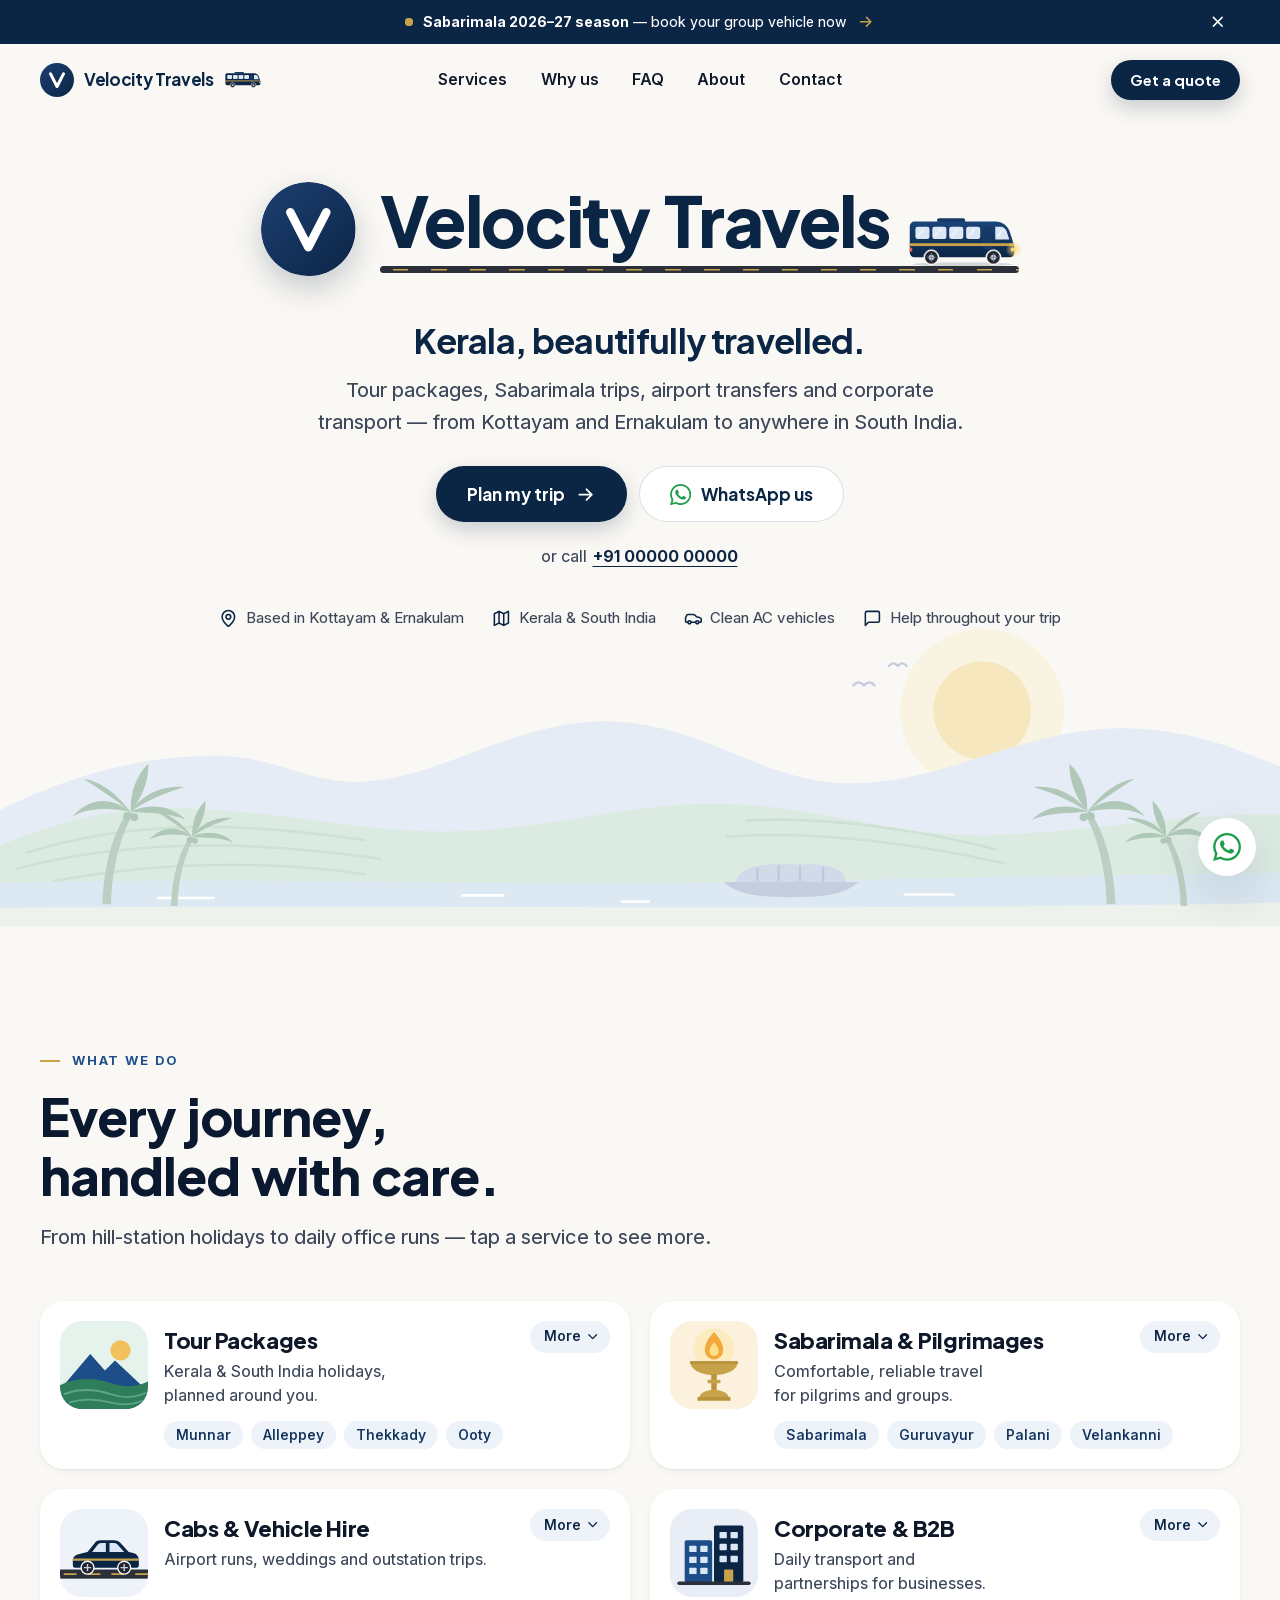
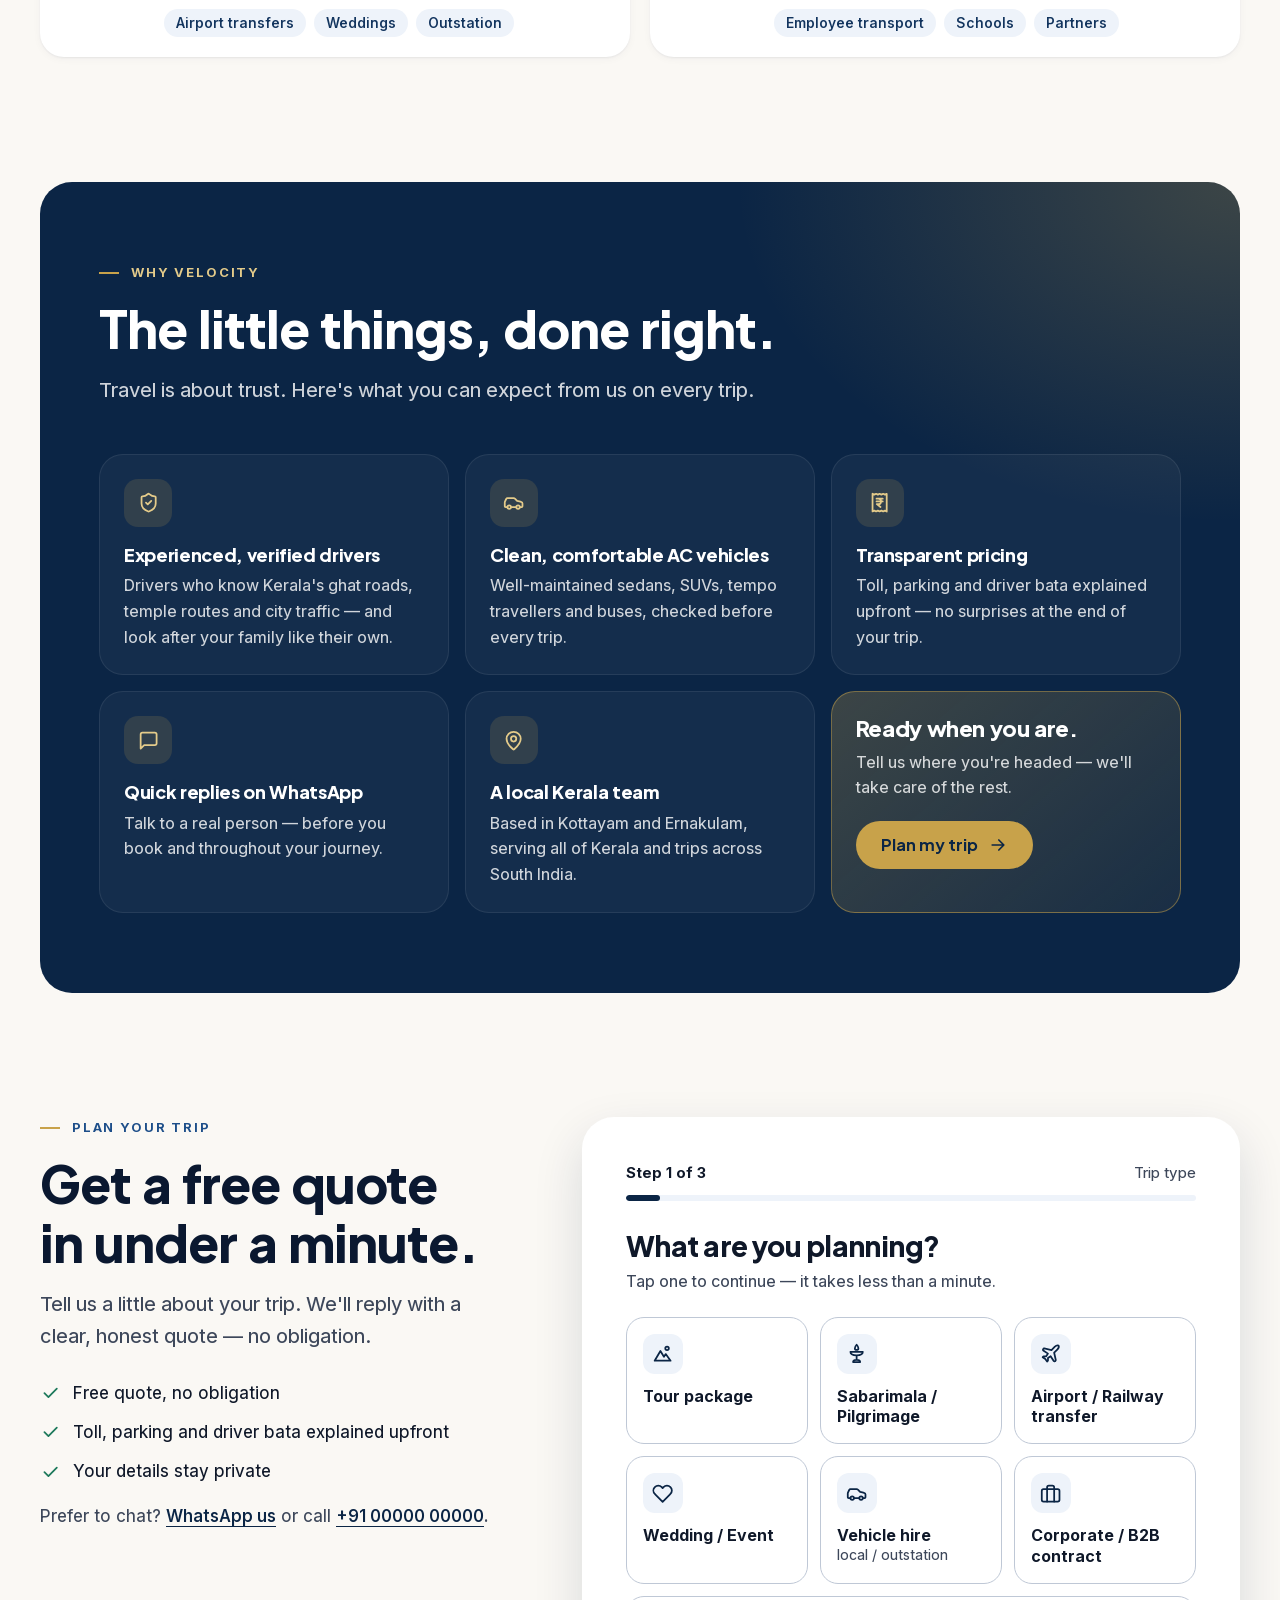
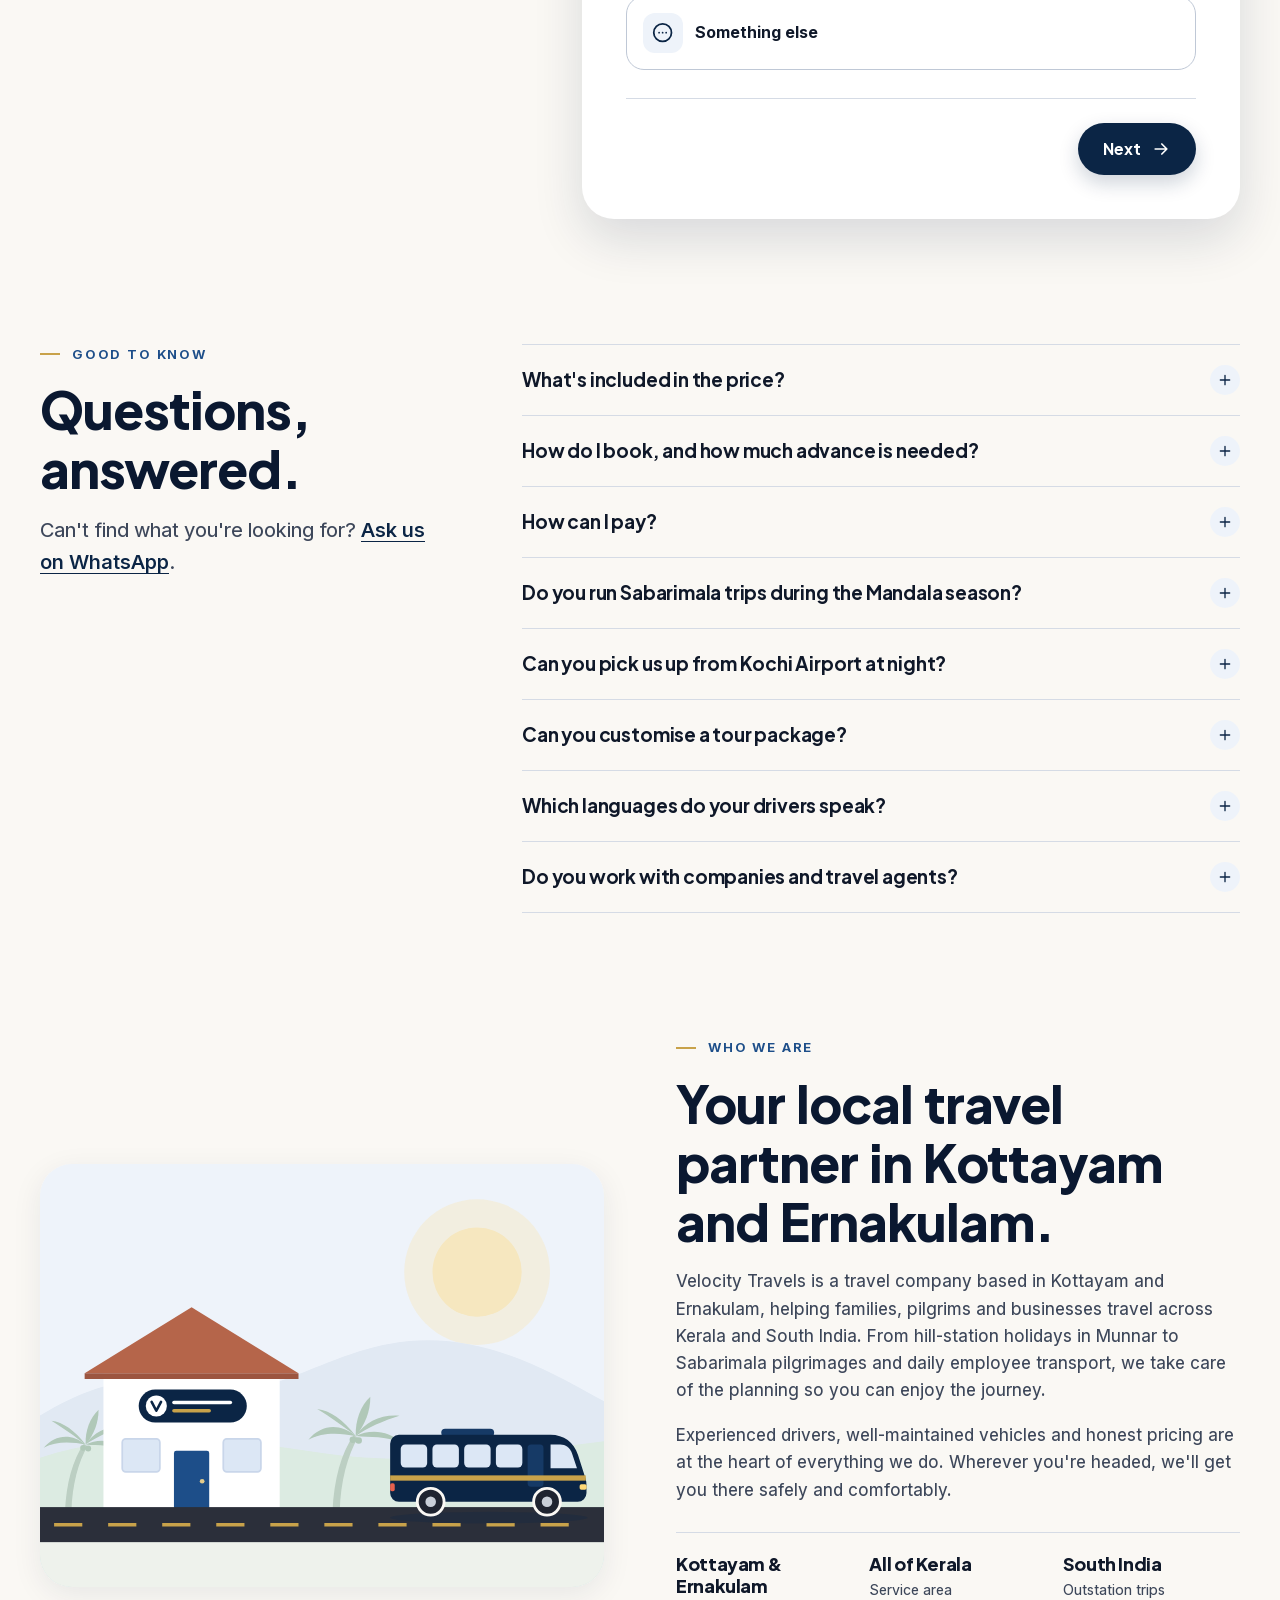
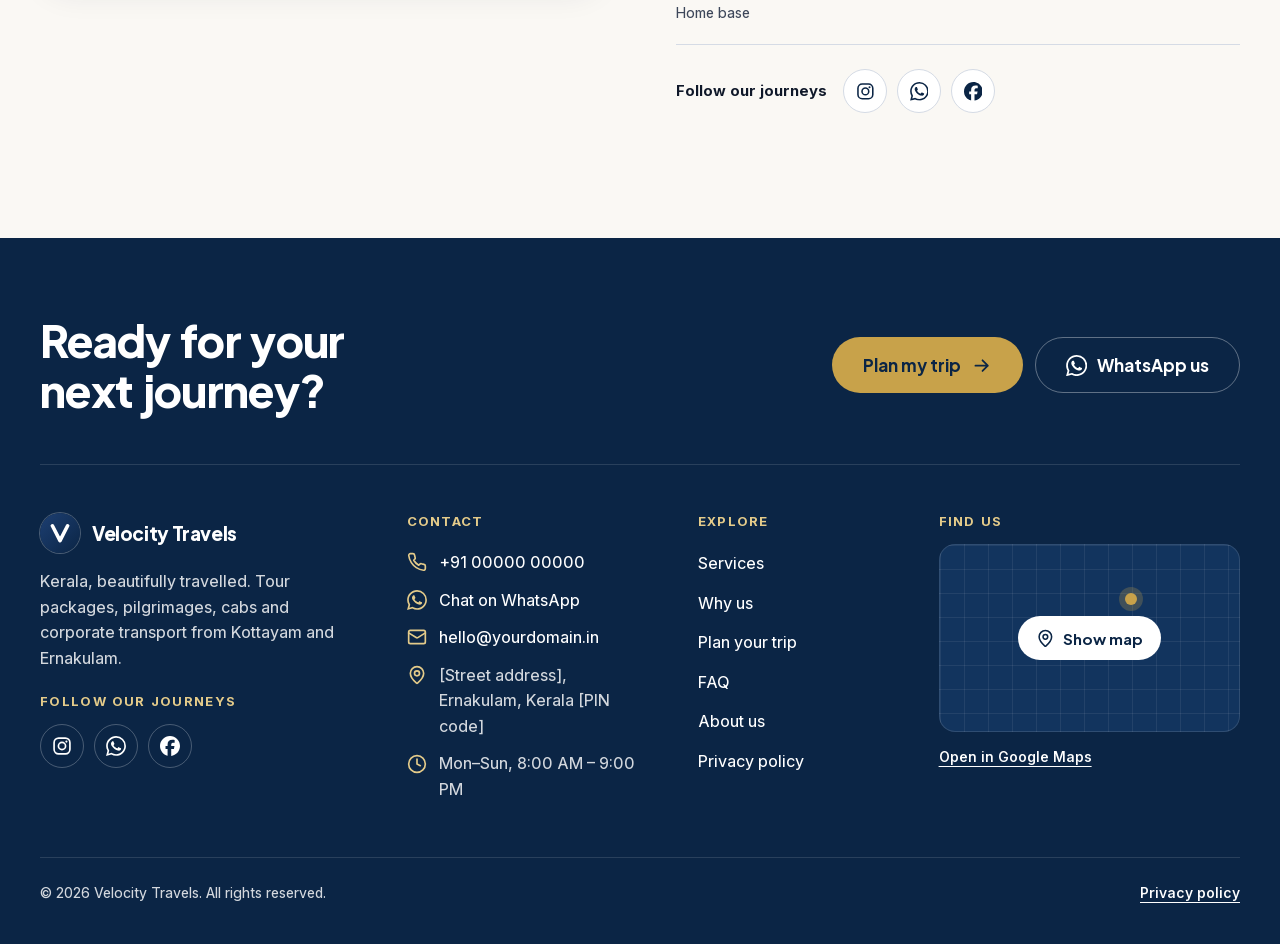
==== index.html @ d316256d "Add Velocity Travels website and enquiry backend Static site with a phone-specific layout, multi-ste" ====
<!DOCTYPE html>
<html lang="en-IN">
<head>
<meta charset="utf-8">
<meta name="viewport" content="width=device-width, initial-scale=1, viewport-fit=cover">
<title>Velocity Travels | Tour Packages, Sabarimala Trips &amp; Taxi in Kottayam &amp; Ernakulam, Kerala</title>
<meta name="description" content="Velocity Travels is a travel company based in Kottayam and Ernakulam, offering Kerala tour packages, Sabarimala and pilgrimage trips, Kochi airport transfers, vehicle hire and corporate transport across South India.">
<link rel="canonical" href="https://www.yourdomain.in/">
<meta name="theme-color" content="#FAF8F4">
<meta name="format-detection" content="telephone=no">
<meta property="og:type" content="website">
<meta property="og:site_name" content="Velocity Travels">
<meta property="og:locale" content="en_IN">
<meta property="og:url" content="https://www.yourdomain.in/">
<meta property="og:title" content="Velocity Travels — Kerala, beautifully travelled">
<meta property="og:description" content="Tour packages, Sabarimala trips, airport transfers and corporate transport — from Kottayam and Ernakulam to anywhere in South India.">
<meta property="og:image" content="https://www.yourdomain.in/assets/img/og-image.png">
<meta property="og:image:width" content="1200">
<meta property="og:image:height" content="630">
<meta property="og:image:alt" content="Velocity Travels — Kerala, beautifully travelled.">
<meta name="twitter:card" content="summary_large_image">
<meta name="twitter:title" content="Velocity Travels — Kerala, beautifully travelled">
<meta name="twitter:description" content="Tour packages, Sabarimala trips, airport transfers and corporate transport — from Kottayam and Ernakulam to anywhere in South India.">
<meta name="twitter:image" content="https://www.yourdomain.in/assets/img/og-image.png">
<link rel="icon" href="assets/svg/logo.svg" type="image/svg+xml">
<link rel="icon" href="assets/img/favicon-32.png" sizes="32x32" type="image/png">
<link rel="apple-touch-icon" href="assets/img/apple-touch-icon.png">
<link rel="manifest" href="site.webmanifest">
<link rel="preload" href="assets/fonts/plus-jakarta-sans-var-latin.woff2" as="font" type="font/woff2" crossorigin>
<link rel="preload" href="assets/fonts/inter-var-latin.woff2" as="font" type="font/woff2" crossorigin>
<link rel="stylesheet" href="css/styles.css?v=20261124e">
<script type="application/ld+json">
{
  "@context": "https://schema.org",
  "@type": "TravelAgency",
  "name": "Velocity Travels",
  "slogan": "Kerala, beautifully travelled.",
  "url": "https://www.yourdomain.in/",
  "image": "https://www.yourdomain.in/assets/img/og-image.png",
  "logo": "https://www.yourdomain.in/assets/img/icon-512.png",
  "telephone": "+910000000000",
  "email": "hello@yourdomain.in",
  "address": { "@type": "PostalAddress", "streetAddress": "[Street address]", "addressLocality": "Ernakulam", "addressRegion": "Kerala", "postalCode": "[PIN code]", "addressCountry": "IN" },
  "areaServed": ["Kottayam", "Ernakulam", "Kerala", "Tamil Nadu", "Karnataka"],
  "openingHours": "Mo-Su 08:00-21:00",
  "sameAs": ["https://www.instagram.com/your-handle/", "https://www.facebook.com/your-page"]
}
</script>
<script>
(function(d){
  var c=d.classList;c.add('js');
  try{
    var rm=matchMedia('(prefers-reduced-motion: reduce)').matches;
    if(!rm&&!sessionStorage.getItem('vt-intro-played')){c.add('intro-pending');setTimeout(function(){c.remove('intro-pending')},3000)}
    if(localStorage.getItem('vt-announce-dismissed')==='sabarimala-2026')c.add('announce-dismissed');
  }catch(e){}
})(document.documentElement);
</script>
</head>
<body>
<a class="skip" href="#main">Skip to content</a>

<svg class="sprite" aria-hidden="true" focusable="false">
  <defs>
    <linearGradient id="g-logo" x1="0" y1="0" x2="1" y2="1"><stop stop-color="#1D3F72"/><stop offset="1" stop-color="#0B2545"/></linearGradient>
    <linearGradient id="g-bus" x1="0" y1="0" x2="0" y2="1"><stop stop-color="#1A4479"/><stop offset="1" stop-color="#0B2545"/></linearGradient>
    <radialGradient id="g-glow"><stop stop-color="#FFD978" stop-opacity=".9"/><stop offset="1" stop-color="#FFD978" stop-opacity="0"/></radialGradient>
  </defs>
  <symbol id="i-arrow" viewBox="0 0 24 24"><path d="M5 12h14M13 6l6 6-6 6"/></symbol>
  <symbol id="i-back" viewBox="0 0 24 24"><path d="M19 12H5M11 6l-6 6 6 6"/></symbol>
  <symbol id="i-x" viewBox="0 0 24 24"><path d="M18 6 6 18M6 6l12 12"/></symbol>
  <symbol id="i-plus" viewBox="0 0 24 24"><path d="M12 5v14M5 12h14"/></symbol>
  <symbol id="i-minus" viewBox="0 0 24 24"><path d="M5 12h14"/></symbol>
  <symbol id="i-check" viewBox="0 0 24 24"><path d="m5 12.5 4.5 4.5L19 7.5"/></symbol>
  <symbol id="i-chevron" viewBox="0 0 24 24"><path d="m6 9 6 6 6-6"/></symbol>
  <symbol id="i-pin" viewBox="0 0 24 24"><path d="M20 10c0 5-5.5 10.2-7.4 11.8a1 1 0 0 1-1.2 0C9.5 20.2 4 15 4 10a8 8 0 0 1 16 0z"/><circle cx="12" cy="10" r="3"/></symbol>
  <symbol id="i-map" viewBox="0 0 24 24"><path d="m3 6 6-3 6 3 6-3v15l-6 3-6-3-6 3zM9 3v15M15 6v15"/></symbol>
  <symbol id="i-car" viewBox="0 0 24 24"><path d="M19 17h2c.6 0 1-.4 1-1v-3c0-.9-.7-1.7-1.5-1.9C18.7 10.6 16 10 16 10s-1.300-1.400-2.200-2.300c-.5-.4-1.100-.7-1.800-.7H5c-.6 0-1.100.4-1.400.9l-1.400 2.900A3.700 3.700 0 0 0 2 12v4c0 .6.4 1 1 1h2M9 17h6"/><circle cx="7" cy="17" r="2"/><circle cx="17" cy="17" r="2"/></symbol>
  <symbol id="i-message" viewBox="0 0 24 24"><path d="M21 15a2 2 0 0 1-2 2H7l-4 4V5a2 2 0 0 1 2-2h14a2 2 0 0 1 2 2z"/></symbol>
  <symbol id="i-shield" viewBox="0 0 24 24"><path d="M20 13c0 5-3.500 7.500-7.700 9a1 1 0 0 1-.6 0C7.500 20.500 4 18 4 13V6a1 1 0 0 1 1-1c2 0 4.500-1.200 6.200-2.700a1.200 1.200 0 0 1 1.600 0C14.500 3.800 17 5 19 5a1 1 0 0 1 1 1z"/><path d="m9 12 2 2 4-4"/></symbol>
  <symbol id="i-receipt" viewBox="0 0 24 24"><path d="M4 2v20l2-1 2 1 2-1 2 1 2-1 2 1 2-1 2 1V2l-2 1-2-1-2 1-2-1-2 1-2-1-2 1z"/><path d="M8.500 7.500h7M8.500 10.700h7M13 17l-4.200-3.300h1.700a3.100 3.100 0 0 0 0-6.200"/></symbol>
  <symbol id="i-phone" viewBox="0 0 24 24"><path d="M22 16.900v3a2 2 0 0 1-2.200 2 19.800 19.800 0 0 1-8.600-3.100 19.500 19.500 0 0 1-6-6A19.800 19.800 0 0 1 2.100 4.200 2 2 0 0 1 4.100 2h3a2 2 0 0 1 2 1.700c.1 1 .4 1.900.7 2.800a2 2 0 0 1-.5 2.100L8.100 9.900a16 16 0 0 0 6 6l1.300-1.300a2 2 0 0 1 2.100-.4c.9.300 1.800.600 2.800.700a2 2 0 0 1 1.700 2z"/></symbol>
  <symbol id="i-mail" viewBox="0 0 24 24"><rect x="2" y="4" width="20" height="16" rx="2"/><path d="m22 7-9 5.700a1.900 1.900 0 0 1-2 0L2 7"/></symbol>
  <symbol id="i-clock" viewBox="0 0 24 24"><circle cx="12" cy="12" r="10"/><path d="M12 6v6l4 2"/></symbol>
  <symbol id="i-alert" viewBox="0 0 24 24"><circle cx="12" cy="12" r="10"/><path d="M12 8v4M12 16h.01"/></symbol>
  <symbol id="i-mountain" viewBox="0 0 24 24"><path d="m3 20 6.500-11 4 6.500 2-3L21 20z"/><circle cx="17" cy="6" r="2"/></symbol>
  <symbol id="i-lamp" viewBox="0 0 24 24"><path d="M12 2c1.800 2 2 3 2 3.800a2 2 0 0 1-4 0C10 5 10.200 4 12 2zM5 10h14c0 2.500-3 4-7 4s-7-1.500-7-4zM12 14v5M8 21.500c0-1.500 1.800-2.500 4-2.500s4 1 4 2.500z"/></symbol>
  <symbol id="i-plane" viewBox="0 0 24 24"><path d="M17.800 19.200 16 11l3.500-3.500C21 6 21.500 4 21 3c-1-.5-3 0-4.500 1.500L13 8 4.800 6.200c-.5-.1-.9.100-1.100.500l-.3.500c-.2.500-.1 1 .3 1.300L9 12l-2 3H4l-1 1 3 2 2 3 1-1v-3l3-2 3.500 5.300c.3.400.8.500 1.300.300l.5-.2c.4-.3.600-.7.500-1.200z"/></symbol>
  <symbol id="i-heart" viewBox="0 0 24 24"><path d="M20.800 4.600a5.500 5.500 0 0 0-7.800 0L12 5.700l-1-1.100a5.500 5.500 0 0 0-7.800 7.800l1 1L12 21.200l7.800-7.800 1-1a5.500 5.500 0 0 0 0-7.800z"/></symbol>
  <symbol id="i-briefcase" viewBox="0 0 24 24"><rect x="2" y="7" width="20" height="14" rx="2"/><path d="M16 21V5a2 2 0 0 0-2-2h-4a2 2 0 0 0-2 2v16"/></symbol>
  <symbol id="i-dots" viewBox="0 0 24 24"><circle cx="12" cy="12" r="10"/><path d="M8 12h.01M12 12h.01M16 12h.01"/></symbol>
  <symbol id="i-instagram" viewBox="0 0 24 24"><rect x="2.500" y="2.500" width="19" height="19" rx="5.500" fill="none" stroke="currentColor" stroke-width="2"/><circle cx="12" cy="12" r="4.300" fill="none" stroke="currentColor" stroke-width="2"/><circle cx="17.300" cy="6.700" r="1.300"/></symbol>
  <symbol id="i-facebook" viewBox="0 0 24 24"><path d="M9.101 23.691v-7.980H6.627v-3.667h2.474v-1.580c0-4.085 1.848-5.978 5.858-5.978.401 0 .955.042 1.468.103a8.680 8.680 0 0 1 1.141.195v3.325a8.623 8.623 0 0 0-.653-.036 26.805 26.805 0 0 0-.733-.009c-.707 0-1.259.096-1.675.309a1.686 1.686 0 0 0-.679.622c-.258.420-.374.995-.374 1.752v1.297h3.919l-.386 2.103-.287 1.564h-3.246v8.245C19.396 23.238 24 18.179 24 12.044c0-6.627-5.373-12-12-12s-12 5.373-12 12c0 5.628 3.874 10.350 9.101 11.647Z"/></symbol>
  <symbol id="i-whatsapp" viewBox="0 0 24 24"><path d="M17.472 14.382c-.297-.149-1.758-.867-2.030-.967-.273-.099-.471-.148-.670.150-.197.297-.767.966-.940 1.164-.173.199-.347.223-.644.075-.297-.150-1.255-.463-2.390-1.475-.883-.788-1.480-1.761-1.653-2.059-.173-.297-.018-.458.130-.606.134-.133.298-.347.446-.520.149-.174.198-.298.298-.497.099-.198.050-.371-.025-.520-.075-.149-.669-1.612-.916-2.207-.242-.579-.487-.500-.669-.510-.173-.008-.371-.010-.570-.010-.198 0-.520.074-.792.372-.272.297-1.040 1.016-1.040 2.479 0 1.462 1.065 2.875 1.213 3.074.149.198 2.096 3.200 5.077 4.487.709.306 1.262.489 1.694.625.712.227 1.360.195 1.871.118.571-.085 1.758-.719 2.006-1.413.248-.694.248-1.289.173-1.413-.074-.124-.272-.198-.570-.347m-5.421 7.403h-.004a9.870 9.870 0 0 1-5.031-1.378l-.361-.214-3.741.982.998-3.648-.235-.374a9.860 9.860 0 0 1-1.510-5.260c.001-5.450 4.436-9.884 9.888-9.884 2.640 0 5.122 1.030 6.988 2.898a9.825 9.825 0 0 1 2.893 6.994c-.003 5.450-4.437 9.884-9.885 9.884m8.413-18.297A11.815 11.815 0 0 0 12.050 0C5.495 0 .160 5.335.157 11.892c0 2.096.547 4.142 1.588 5.945L.057 24l6.305-1.654a11.882 11.882 0 0 0 5.683 1.448h.005c6.554 0 11.890-5.335 11.893-11.893a11.821 11.821 0 0 0-3.480-8.413Z"/></symbol>
  <symbol id="logo" viewBox="0 0 512 512"><circle cx="256" cy="256" r="256" fill="url(#g-logo)"/><path d="M158.600 163.300 256 353 353.400 163.300" fill="none" stroke="#fff" stroke-width="46" stroke-linecap="round" stroke-linejoin="round"/></symbol>
  <symbol id="bus" viewBox="0 0 120 54">
    <rect x="33" y="3.500" width="30" height="4.500" rx="2.200" fill="#163A66"/>
    <path d="M9 7h86c7.500 0 13.300 4.300 15.600 11.400l4.200 13.200c.4 1.200.6 2.500.6 3.800V40a5 5 0 0 1-5 5H9a5 5 0 0 1-5-5V12a5 5 0 0 1 5-5z" fill="#0B2545"/>
    <g fill="#DCE7F5"><rect x="10" y="12.500" width="15" height="13" rx="2.500"/><rect x="28" y="12.500" width="15" height="13" rx="2.500"/><rect x="46" y="12.500" width="15" height="13" rx="2.500"/><rect x="64" y="12.500" width="15" height="13" rx="2.500"/><path d="M95 12.500h5.500c3 0 5.600 1.900 6.600 4.800l2.900 8.700H95z"/></g>
    <rect x="82" y="12.500" width="9" height="24" rx="2" fill="#163A66"/>
    <rect x="4" y="30" width="111" height="3" fill="#C8A24A"/>
    <rect x="111.500" y="35" width="4" height="3.200" rx="1" fill="#FFD978"/><rect x="4" y="34.500" width="2.600" height="4.500" rx="1" fill="#E5604D"/>
    <g fill="#1F2430" stroke="#FAF8F4" stroke-width="1.600"><circle cx="27" cy="45" r="7.600"/><circle cx="93" cy="45" r="7.600"/></g><g fill="#C9CFD8"><circle cx="27" cy="45" r="3"/><circle cx="93" cy="45" r="3"/></g>
  </symbol>
  <symbol id="palm" viewBox="-50 -165 150 170" overflow="visible">
    <path class="trunk" d="M-5 0C-3-45 7-80 24-105l6 3C16-78 6-42 5 0z"/>
    <g class="fronds"><path d="M27-104C5-122-20-120-38-99c20-11 44-9 65-5z"/><path d="M27-104C10-126-8-139-26-141c18 11 38 25 53 37z"/><path d="M27-104c-1-22 7-42 20-54 0 20-7 38-20 54z"/><path d="M27-104c13-20 35-30 60-28-22 7-44 16-60 28z"/><path d="M27-104c19-10 46-8 62 9-21-9-42-7-62-9z"/><circle cx="23" cy="-99" r="4.500"/><circle cx="31" cy="-98" r="4.500"/></g>
  </symbol>
</svg>

<div class="announce" id="announce">
  <a href="#plan" data-trip="pilgrimage" data-track="announce_sabarimala"><span class="ping" aria-hidden="true"></span><span><strong>Sabarimala 2026–27 season</strong><span class="announce-more"> — book your group vehicle now</span></span><svg class="i"><use href="#i-arrow"/></svg></a>
  <button type="button" class="announce-close" aria-label="Dismiss announcement"><svg class="i"><use href="#i-x"/></svg></button>
</div>

<header class="header" id="header">
  <div class="container header-grid">
    <a class="brand-mini" href="#top" aria-label="Velocity Travels, back to top"><svg class="brand-logo" aria-hidden="true"><use href="#logo"/></svg><span class="brand-name">Velocity Travels</span><svg class="brand-bus" aria-hidden="true"><use href="#bus"/></svg></a>
    <nav class="nav" aria-label="Main">
      <a href="#services" data-l="Services">Services</a><a href="#why-us" data-l="Why us">Why us</a><a href="#faq" data-l="FAQ">FAQ</a><a href="#about" data-l="About">About</a><a href="#contact" data-l="Contact">Contact</a>
    </nav>
    <div class="header-end">
      <a class="btn btn-primary btn-sm" href="#plan" data-track="header_quote">Get a quote</a>
      <button type="button" class="burger" id="burger" aria-label="Open menu" aria-expanded="false" aria-controls="menu"><span></span><span></span></button>
    </div>
  </div>
</header>

<div class="menu" id="menu" role="dialog" aria-modal="true" aria-label="Menu" hidden>
  <div class="container menu-top">
    <a class="brand-mini is-on" href="#top"><svg class="brand-logo" aria-hidden="true"><use href="#logo"/></svg><span class="brand-name">Velocity Travels</span></a>
    <button type="button" class="menu-close" id="menu-close" aria-label="Close menu"><svg class="i"><use href="#i-x"/></svg></button>
  </div>
  <nav class="container menu-links" aria-label="Mobile">
    <a href="#services">Services</a><a href="#why-us">Why us</a><a href="#plan">Plan your trip</a><a href="#faq">FAQ</a><a href="#about">About us</a><a href="#contact">Contact</a>
  </nav>
  <div class="container menu-foot">
    <div class="menu-cta">
      <a class="btn btn-secondary" href="tel:+910000000000" data-track="menu_call"><svg class="i"><use href="#i-phone"/></svg>Call us</a>
      <a class="btn btn-whatsapp" href="https://wa.me/910000000000?text=Hi%20Velocity%20Travels!%20I%27d%20like%20to%20plan%20a%20trip." target="_blank" rel="noopener" data-track="menu_whatsapp"><svg class="i-brand"><use href="#i-whatsapp"/></svg>WhatsApp us</a>
    </div>
    <div class="follow"><span>Follow our journeys</span>
      <div class="social"><a href="https://www.instagram.com/your-handle/" target="_blank" rel="noopener" aria-label="Instagram"><svg class="i-brand"><use href="#i-instagram"/></svg></a><a href="https://wa.me/910000000000?text=Hi%20Velocity%20Travels!" target="_blank" rel="noopener" aria-label="WhatsApp"><svg class="i-brand"><use href="#i-whatsapp"/></svg></a><a href="https://www.facebook.com/your-page" target="_blank" rel="noopener" aria-label="Facebook"><svg class="i-brand"><use href="#i-facebook"/></svg></a></div>
    </div>
  </div>
</div>

<main id="main" tabindex="-1">
<section class="hero" id="top">
  <div class="container hero-inner">
    <h1 class="lockup" aria-label="Velocity Travels">
      <svg class="lockup-logo" aria-hidden="true"><use href="#logo"/></svg>
      <span class="lockup-line" aria-hidden="true">
        <span class="lockup-name">Velocity Travels</span>
        <svg class="lockup-bus" viewBox="0 0 120 54">
          <g class="speed" stroke="#9FB3CF" stroke-width="1.600" stroke-linecap="round"><path d="M-22 16h18M-32 26h26M-20 37h15"/></g>
          <g class="puffs" fill="#C9CFD8"><circle cx="-3" cy="42" r="3"/><circle cx="-10" cy="40" r="4"/><circle cx="-18" cy="37" r="5"/></g>
          <ellipse cx="60" cy="52.500" rx="54" ry="2" fill="#0B2545" opacity=".16"/>
          <g class="chassis">
            <rect x="33" y="3.500" width="30" height="4.500" rx="2.200" fill="#163A66"/>
            <path d="M9 7h86c7.500 0 13.300 4.300 15.600 11.400l4.200 13.200c.4 1.200.6 2.500.6 3.800V40a5 5 0 0 1-5 5H9a5 5 0 0 1-5-5V12a5 5 0 0 1 5-5z" fill="url(#g-bus)"/>
            <g fill="#DCE7F5"><rect x="10" y="12.500" width="15" height="13" rx="2.500"/><rect x="28" y="12.500" width="15" height="13" rx="2.500"/><rect x="46" y="12.500" width="15" height="13" rx="2.500"/><rect x="64" y="12.500" width="15" height="13" rx="2.500"/><path d="M95 12.500h5.500c3 0 5.600 1.900 6.600 4.800l2.900 8.700H95z"/></g>
            <g stroke="#fff" stroke-opacity=".55" stroke-width="1.800" stroke-linecap="round"><path d="m13 22 6-7M31 22l6-7M49 22l6-7M67 22l6-7M98 22l5-6"/></g>
            <rect x="82" y="12.500" width="9" height="24" rx="2" fill="#163A66"/>
            <rect x="4" y="30" width="111" height="3" fill="#C8A24A"/>
            <circle class="glow" cx="115" cy="36.600" r="9" fill="url(#g-glow)"/>
            <rect x="111.500" y="35" width="4" height="3.200" rx="1" fill="#FFD978"/><rect x="4" y="34.500" width="2.600" height="4.500" rx="1" fill="#E5604D"/>
          </g>
          <g class="wheel"><circle cx="27" cy="45" r="7.600" fill="#1F2430" stroke="#FAF8F4" stroke-width="1.600"/><circle cx="27" cy="45" r="3" fill="#C9CFD8"/><path d="M27 40.500v9M22.500 45h9" stroke="#7C8798" stroke-width="1"/></g>
          <g class="wheel"><circle cx="93" cy="45" r="7.600" fill="#1F2430" stroke="#FAF8F4" stroke-width="1.600"/><circle cx="93" cy="45" r="3" fill="#C9CFD8"/><path d="M93 40.500v9M88.500 45h9" stroke="#7C8798" stroke-width="1"/></g>
          <g class="honk" fill="none" stroke="#C8A24A" stroke-width="1.800" stroke-linecap="round"><path d="M119 21a8 8 0 0 1 0 10M123 17a14 14 0 0 1 0 18"/></g>
        </svg>
        <span class="lockup-road"></span>
      </span>
    </h1>
    <p class="hero-tag rise" style="--i:0">Kerala, beautifully travelled.</p>
    <p class="lead hero-lead rise" style="--i:1">Tour packages, Sabarimala trips, airport transfers and corporate transport — from Kottayam and Ernakulam to anywhere in South India.</p>
    <div class="hero-cta rise" style="--i:2">
      <a class="btn btn-primary btn-lg" href="#plan" data-track="hero_plan">Plan my trip<svg class="i"><use href="#i-arrow"/></svg></a>
      <a class="btn btn-whatsapp btn-lg" href="https://wa.me/910000000000?text=Hi%20Velocity%20Travels!%20I%27d%20like%20to%20plan%20a%20trip." target="_blank" rel="noopener" data-track="hero_whatsapp"><svg class="i-brand"><use href="#i-whatsapp"/></svg>WhatsApp us</a>
    </div>
    <p class="hero-call rise" style="--i:3">or call <a class="tlink" href="tel:+910000000000" data-track="hero_call">+91 00000 00000</a></p>
    <ul class="trust rise" style="--i:4">
      <li><svg class="i"><use href="#i-pin"/></svg>Based in Kottayam &amp; Ernakulam</li><li><svg class="i"><use href="#i-map"/></svg>Kerala &amp; South India</li><li><svg class="i"><use href="#i-car"/></svg>Clean AC vehicles</li><li><svg class="i"><use href="#i-message"/></svg>Help throughout your trip</li>
    </ul>
  </div>
  <svg class="scene" viewBox="0 0 1440 360" preserveAspectRatio="xMidYMax slice" aria-hidden="true">
    <circle cx="1105" cy="118" r="92" fill="#F6E7BF" opacity=".35"/><circle cx="1105" cy="118" r="55" fill="#F6E7BF"/>
    <g fill="none" stroke="#C3CDDF" stroke-width="2.500" stroke-linecap="round"><path d="M960 90q6-7 12 0q6-7 12 0M1000 68q5-6 10 0q5-6 10 0"/></g>
    <path d="M0 230C80 190 160 169 243 169c67 0 107 33 168 29 89-6 169-68 269-68 110 0 180 72 280 70 110-2 190-62 304-62 76 0 136 27 176 43v179H0z" fill="#E6ECF5"/>
    <path d="M0 270c60-25 120-42 190-42 120 0 210 28 320 26 110-2 190-31 292-31 118 0 208 39 316 35 112-4 222-26 322-23v125H0z" fill="#DCEBE2"/>
    <g fill="none" stroke="#CDE2D5" stroke-width="3" stroke-linecap="round"><path d="M30 278c120-38 250-34 380-14M18 296c140-36 280-30 410-11M60 310c130-24 250-22 350-8M840 242c90-6 200 12 280 32M818 260c102-8 222 10 312 30"/></g>
    <path d="M0 312c300-8 600 6 900-2s400-6 540-10v60H0z" fill="#DCE9F2"/>
    <g stroke="#fff" stroke-width="3" stroke-linecap="round"><path d="M178 329h62M520 326h46M1018 325h54M700 333h30"/></g>
    <g class="boat"><path d="M828 311c2-13 17-19 42-20h45c23 1 35 7 37 20z" fill="#D2DAE9"/><path d="M852 310v-15M876 310v-18M900 310v-18M926 310v-16" stroke="#BEC8DC" stroke-width="2.500"/><path d="M814 311h152c-16 14-36 17-76 17s-60-3-76-17z" fill="#C5CEDF"/></g>
    <path d="M0 340c400-4 1000 4 1440-6v26H0z" fill="#EEF2EC"/>
    <g class="palms"><use href="#palm" x="-50" y="-165" width="150" height="170" transform="translate(120 336)"/><use href="#palm" x="-50" y="-165" width="150" height="170" transform="translate(196 338) scale(.75)"/><use href="#palm" x="-50" y="-165" width="150" height="170" transform="translate(1250 336) scale(-1 1)"/><use href="#palm" x="-50" y="-165" width="150" height="170" transform="translate(1332 338) scale(-.75 .75)"/>
    <g class="palms-sm"><use href="#palm" x="-50" y="-165" width="150" height="170" transform="translate(318 338)"/><use href="#palm" x="-50" y="-165" width="150" height="170" transform="translate(1136 338) scale(-.9 .9)"/></g></g>
  </svg>
</section>

<section class="section" id="services">
  <div class="container">
    <div class="head" data-reveal><p class="eyebrow">What we do</p><h2>Every journey,<br>handled with care.</h2><p class="lead">From hill-station holidays to daily office runs — tap a service to see more.</p></div>
    <div class="services">

      <article class="svc" data-reveal style="--i:0">
        <h3 class="svc-h"><button type="button" class="svc-row" aria-expanded="false" aria-controls="svc-tour">
          <svg class="art art-tour" viewBox="0 0 96 96" style="background:#E6F2EC" aria-hidden="true"><circle class="sun" cx="66" cy="32" r="11" fill="#F2C15B"/><path d="M4 70 33 36l16 18 11-11 32 30v23H4z" fill="#1D4E89"/><path class="wide" d="M-104 74c36-6 70-8 104-4 18-9 40-8 56-2 14 5 28 4 40-2 34-8 70-4 104 4v26h-304z" fill="#2E7D5B"/><path d="M0 70c18-9 40-8 56-2 14 5 28 4 40-2v30H0z" fill="#2E7D5B"/><g fill="none" stroke="#5FA585" stroke-width="2"><path d="M4 80c20-8 40-4 52 0s26 4 38-2M10 89c18-6 34-3 46 0s22 3 34-2"/></g></svg>
          <span class="svc-text"><span class="svc-title">Tour Packages</span><span class="svc-sum">Kerala &amp; South India holidays, planned around you.</span></span>
          <span class="chip"><span class="chip-l">More</span><svg class="i"><use href="#i-chevron"/></svg></span>
        </button></h3>
        <ul class="tags"><li>Munnar</li><li>Alleppey</li><li>Thekkady</li><li>Ooty</li></ul>
        <div class="svc-body" id="svc-tour"><div><div class="svc-in"><p>Discover the best of Kerala and South India — the misty tea hills of Munnar, Alleppey's backwaters, Thekkady's spice trails, and favourites like Ooty and Kodaikanal. Choose a ready-made package or let us plan one around your dates, budget and group size. We handle the route, timings and vehicle, so all you have to do is enjoy the journey.</p><a class="btn btn-primary" href="#plan" data-trip="tour" data-track="service_tour">Enquire about tour packages<svg class="i"><use href="#i-arrow"/></svg></a></div></div></div>
      </article>

      <article class="svc" data-reveal style="--i:1">
        <h3 class="svc-h"><button type="button" class="svc-row" aria-expanded="false" aria-controls="svc-pilgrimage">
          <svg class="art art-lamp" viewBox="0 0 96 96" style="background:#FBF1DC" aria-hidden="true"><circle class="halo" cx="48" cy="30" r="22" fill="#FFE08A" opacity=".35"/><g class="flame"><path d="M48 12c9 10 10 15 10 20a10 10 0 0 1-20 0c0-5 1-10 10-20z" fill="#F2A93B"/><path d="M48 23c4 5 5 8 5 10a5 5 0 0 1-10 0c0-2 1-5 5-10z" fill="#FFE08A"/></g><path d="M22 44h52c0 9-11 15-26 15s-26-6-26-15z" fill="#C8A24A"/><path d="M22 44h52v3H22z" fill="#B8933E"/><path d="M45 58h6v18h-6z" fill="#B8933E"/><path d="M41 64h14v4H41z" fill="#C8A24A"/><path d="M32 84c0-5 7-9 16-9s16 4 16 9z" fill="#C8A24A"/><path d="M30 83h36v4H30z" fill="#B8933E"/></svg>
          <span class="svc-text"><span class="svc-title">Sabarimala &amp; Pilgrimages</span><span class="svc-sum">Comfortable, reliable travel for pilgrims and groups.</span></span>
          <span class="chip"><span class="chip-l">More</span><svg class="i"><use href="#i-chevron"/></svg></span>
        </button></h3>
        <ul class="tags"><li>Sabarimala</li><li>Guruvayur</li><li>Palani</li><li>Velankanni</li></ul>
        <div class="svc-body" id="svc-pilgrimage"><div><div class="svc-in"><p>Travel to Sabarimala with drivers who know the season, the routes and what pilgrims need. We provide comfortable vehicles for individuals and large Ayyappa groups during Mandala–Makaravilakku and the monthly poojas. We also cover pilgrimage circuits such as Guruvayur, Chottanikkara, Palani, Madurai and Velankanni. Pickup is available from your home, the railway station or the airport.</p><a class="btn btn-primary" href="#plan" data-trip="pilgrimage" data-track="service_pilgrimage">Enquire about a pilgrimage<svg class="i"><use href="#i-arrow"/></svg></a></div></div></div>
      </article>

      <article class="svc" data-reveal style="--i:2">
        <h3 class="svc-h"><button type="button" class="svc-row" aria-expanded="false" aria-controls="svc-vehicle">
          <svg class="art art-car" viewBox="0 0 96 96" style="background:#EEF3FA" aria-hidden="true"><rect x="-104" y="66" width="304" height="10" fill="#2B2F3A"/><path d="M-100 71h14M-74 71h14M-48 71h14M-22 71h14M4 71h14M30 71h14M56 71h14M82 71h14M108 71h14M134 71h14M160 71h14M186 71h14" stroke="#C8A24A" stroke-width="2"/><g class="lines" stroke="#9FB3CF" stroke-width="2" stroke-linecap="round"><path d="M2 46h9M0 53h8M3 60h7"/></g><g class="body"><path d="M14 56c0-4 3-6 7-7l9-2 8-10c1-2 3-3 6-3h15c3 0 5 1 7 3l9 10 5 1c4 1 6 4 6 8v6a2 2 0 0 1-2 2H16a2 2 0 0 1-2-2z" fill="#0B2545"/><path d="m35 47 6-8c1-1 2-2 4-2h5v10zM54 37h5c2 0 3 1 4 2l7 8H54z" fill="#DCE7F5"/><path d="M14 54h72v2.500H14z" fill="#C8A24A"/><g class="w"><circle cx="30" cy="64" r="7" fill="#1F2430" stroke="#FAF8F4" stroke-width="1.500"/><path d="M30 60v8M26 64h8" stroke="#C9CFD8" stroke-width="1.500"/></g><g class="w"><circle cx="70" cy="64" r="7" fill="#1F2430" stroke="#FAF8F4" stroke-width="1.500"/><path d="M70 60v8M66 64h8" stroke="#C9CFD8" stroke-width="1.500"/></g></g></svg>
          <span class="svc-text"><span class="svc-title">Cabs &amp; Vehicle Hire</span><span class="svc-sum">Airport runs, weddings and outstation trips.</span></span>
          <span class="chip"><span class="chip-l">More</span><svg class="i"><use href="#i-chevron"/></svg></span>
        </button></h3>
        <ul class="tags"><li>Airport transfers</li><li>Weddings</li><li>Outstation</li></ul>
        <div class="svc-body" id="svc-vehicle"><div><div class="svc-in"><p>Reliable cabs, tempo travellers and buses for every journey — Kochi Airport and railway transfers, weddings and events, local trips and outstation travel. Tell us your route and group size, and we'll suggest the right vehicle.</p><a class="btn btn-primary" href="#plan" data-trip="vehicle" data-track="service_vehicle">Enquire about a vehicle<svg class="i"><use href="#i-arrow"/></svg></a></div></div></div>
      </article>

      <article class="svc" data-reveal style="--i:3">
        <h3 class="svc-h"><button type="button" class="svc-row" aria-expanded="false" aria-controls="svc-corporate">
          <svg class="art art-corp" viewBox="0 0 96 96" style="background:#E9EDF6" aria-hidden="true"><rect x="16" y="34" width="30" height="46" rx="2" fill="#1D4E89"/><rect x="48" y="18" width="32" height="62" rx="2" fill="#0B2545"/><g class="win" fill="#DCE7F5"><rect x="21" y="40" width="8" height="7" rx="1"/><rect x="33" y="40" width="8" height="7" rx="1"/><rect x="21" y="52" width="8" height="7" rx="1"/><rect x="33" y="52" width="8" height="7" rx="1"/><rect x="21" y="64" width="8" height="7" rx="1"/><rect x="33" y="64" width="8" height="7" rx="1"/><rect x="54" y="25" width="8" height="7" rx="1"/><rect x="66" y="25" width="8" height="7" rx="1"/><rect x="54" y="38" width="8" height="7" rx="1"/><rect x="66" y="38" width="8" height="7" rx="1"/><rect x="54" y="51" width="8" height="7" rx="1"/><rect x="66" y="51" width="8" height="7" rx="1"/></g><rect x="59" y="66" width="10" height="14" rx="1" fill="#C8A24A"/><rect class="wide" x="-104" y="79" width="304" height="4" fill="#2B2F3A"/><rect x="8" y="79" width="80" height="4" rx="2" fill="#2B2F3A"/></svg>
          <span class="svc-text"><span class="svc-title">Corporate &amp; B2B</span><span class="svc-sum">Daily transport and partnerships for businesses.</span></span>
          <span class="chip"><span class="chip-l">More</span><svg class="i"><use href="#i-chevron"/></svg></span>
        </button></h3>
        <ul class="tags"><li>Employee transport</li><li>Schools</li><li>Partners</li></ul>
        <div class="svc-body" id="svc-corporate"><div><div class="svc-in"><p>Monthly contracts for employee and student transport, and partner rates for hotels, resorts and travel agents. Tell us your routes, timings and headcount, and we'll put together a plan that fits. GST invoices are available on request.</p><a class="btn btn-primary" href="#plan" data-trip="corporate" data-track="service_corporate">Enquire about corporate transport<svg class="i"><use href="#i-arrow"/></svg></a></div></div></div>
      </article>
    </div>
  </div>
</section>

<section class="why-wrap" id="why-us">
  <div class="container"><div class="why">
    <div class="head on-dark" data-reveal><p class="eyebrow">Why Velocity</p><h2>The little things, done right.</h2><p class="lead">Travel is about trust. Here's what you can expect from us on every trip.</p></div>
    <ul class="why-grid">
      <li data-reveal style="--i:0"><span class="ico"><svg class="i"><use href="#i-shield"/></svg></span><h3>Experienced, verified drivers</h3><p>Drivers who know Kerala's ghat roads, temple routes and city traffic — and look after your family like their own.</p></li>
      <li data-reveal style="--i:1"><span class="ico"><svg class="i"><use href="#i-car"/></svg></span><h3>Clean, comfortable AC vehicles</h3><p>Well-maintained sedans, SUVs, tempo travellers and buses, checked before every trip.</p></li>
      <li data-reveal style="--i:2"><span class="ico"><svg class="i"><use href="#i-receipt"/></svg></span><h3>Transparent pricing</h3><p>Toll, parking and driver bata explained upfront — no surprises at the end of your trip.</p></li>
      <li data-reveal style="--i:3"><span class="ico"><svg class="i"><use href="#i-message"/></svg></span><h3>Quick replies on WhatsApp</h3><p>Talk to a real person — before you book and throughout your journey.</p></li>
      <li data-reveal style="--i:4"><span class="ico"><svg class="i"><use href="#i-pin"/></svg></span><h3>A local Kerala team</h3><p>Based in Kottayam and Ernakulam, serving all of Kerala and trips across South India.</p></li>
      <li class="why-cta" data-reveal style="--i:5"><h3>Ready when you are.</h3><p>Tell us where you're headed — we'll take care of the rest.</p><a class="btn btn-gold" href="#plan" data-track="why_plan">Plan my trip<svg class="i"><use href="#i-arrow"/></svg></a></li>
    </ul>
  </div></div>
</section>

<section class="section" id="enquire">
  <div class="container enquire">
    <div class="enq-intro head" data-reveal><p class="eyebrow">Plan your trip</p><h2>Get a free quote<br>in under a minute.</h2><p class="lead">Tell us a little about your trip. We'll reply with a clear, honest quote — no obligation.</p></div>
    <aside class="enq-aside" data-reveal>
      <ul><li><svg class="i"><use href="#i-check"/></svg>Free quote, no obligation</li><li><svg class="i"><use href="#i-check"/></svg>Toll, parking and driver bata explained upfront</li><li><svg class="i"><use href="#i-check"/></svg>Your details stay private</li></ul>
      <p>Prefer to chat? <a class="tlink" href="https://wa.me/910000000000?text=Hi%20Velocity%20Travels!%20I%27d%20like%20a%20quote." target="_blank" rel="noopener" data-track="enquire_whatsapp">WhatsApp us</a> or call <a class="tlink" href="tel:+910000000000" data-track="enquire_call">+91 00000 00000</a>.</p>
    </aside>
    <div class="card" id="plan" data-reveal>
      <noscript><p>The quote form needs JavaScript. Please <a class="tlink" href="https://wa.me/910000000000">message us on WhatsApp</a> or call +91 00000 00000.</p></noscript>
      <p class="sr" id="live" role="status" aria-live="polite"></p>
      <div class="welcome" id="welcome" hidden><span><svg class="i"><use href="#i-check"/></svg>Welcome back — we saved your trip details.</span><button type="button" class="linkbtn" id="start-over">Start over</button></div>
      <div class="progress" id="progress"><div class="progress-l"><span id="step-n">Step 1 of 3</span><span id="step-l">Trip type</span></div><div class="bar" role="progressbar" aria-label="Form progress" aria-valuemin="0" aria-valuemax="100" aria-valuenow="6"><span></span></div></div>
      <form id="form" novalidate>
        <div class="summary" id="summary" role="alert" tabindex="-1" hidden></div>

        <fieldset class="step" data-step="1">
          <legend tabindex="-1">What are you planning?</legend>
          <p class="hint">Tap one to continue — it takes less than a minute.</p>
          <div class="field" data-field="trip">
            <div class="tiles" role="radiogroup" aria-label="Trip type">
              <label class="tile"><input type="radio" name="trip" value="tour"><span class="tile-i"><svg class="i"><use href="#i-mountain"/></svg></span><span class="tile-l">Tour package</span><span class="tile-c"><svg class="i"><use href="#i-check"/></svg></span></label>
              <label class="tile"><input type="radio" name="trip" value="pilgrimage"><span class="tile-i"><svg class="i"><use href="#i-lamp"/></svg></span><span class="tile-l">Sabarimala / Pilgrimage</span><span class="tile-c"><svg class="i"><use href="#i-check"/></svg></span></label>
              <label class="tile"><input type="radio" name="trip" value="transfer"><span class="tile-i"><svg class="i"><use href="#i-plane"/></svg></span><span class="tile-l">Airport / Railway transfer</span><span class="tile-c"><svg class="i"><use href="#i-check"/></svg></span></label>
              <label class="tile"><input type="radio" name="trip" value="event"><span class="tile-i"><svg class="i"><use href="#i-heart"/></svg></span><span class="tile-l">Wedding / Event</span><span class="tile-c"><svg class="i"><use href="#i-check"/></svg></span></label>
              <label class="tile"><input type="radio" name="trip" value="vehicle"><span class="tile-i"><svg class="i"><use href="#i-car"/></svg></span><span class="tile-l">Vehicle hire<small>local / outstation</small></span><span class="tile-c"><svg class="i"><use href="#i-check"/></svg></span></label>
              <label class="tile"><input type="radio" name="trip" value="corporate"><span class="tile-i"><svg class="i"><use href="#i-briefcase"/></svg></span><span class="tile-l">Corporate / B2B contract</span><span class="tile-c"><svg class="i"><use href="#i-check"/></svg></span></label>
              <label class="tile tile-wide"><input type="radio" name="trip" value="other"><span class="tile-i"><svg class="i"><use href="#i-dots"/></svg></span><span class="tile-l">Something else</span><span class="tile-c"><svg class="i"><use href="#i-check"/></svg></span></label>
            </div>
            <p class="err" id="err-trip" hidden></p>
          </div>
        </fieldset>

        <fieldset class="step" data-step="2" hidden>
          <legend tabindex="-1">Tell us about the trip</legend>
          <p class="hint">Everything here is optional — share what you know and we'll help with the rest.</p>
          <div class="step-body">
          <div class="picked"><span class="picked-c"><svg class="i"><use href="#i-check"/></svg></span><strong id="picked"></strong><button type="button" class="linkbtn" id="change">Change</button></div>

          <div class="field" data-for="transfer"><p class="label" id="l-service">Pickup or drop?</p><div class="pills" role="radiogroup" aria-labelledby="l-service" data-pills="radio:service">Airport pickup|Airport drop|Railway pickup|Railway drop</div></div>
          <div class="field" data-for="corporate"><label class="label" for="company">Company or institution name</label><input id="company" name="company" type="text" autocomplete="organization" maxlength="120"></div>
          <div class="field" data-for="corporate"><p class="label" id="l-need">What do you need?</p><div class="pills" role="radiogroup" aria-labelledby="l-need" data-pills="radio:need">Employee transport|School / college|Hotel / travel partner|Other</div></div>
          <div class="field" data-for="tour pilgrimage transfer event vehicle other"><label class="label" for="pickup">Pickup location</label><input id="pickup" name="pickup" type="text" list="places-list" placeholder="e.g. Kochi Airport, Kakkanad" autocomplete="off" maxlength="120"></div>
          <div class="field" data-for="tour"><p class="label" id="l-places">Where would you like to go?</p><div class="pills" role="group" aria-labelledby="l-places" data-pills="checkbox:places">Munnar|Alleppey|Thekkady|Wayanad|Vagamon|Varkala|Athirappilly|Ooty|Kodaikanal|Kanyakumari|Help me choose</div></div>
          <div class="field" data-for="pilgrimage"><p class="label" id="l-temples">Temples to visit</p><div class="pills" role="group" aria-labelledby="l-temples" data-pills="checkbox:temples">Sabarimala|Erumeli|Pandalam|Guruvayur|Chottanikkara|Palani|Madurai|Rameswaram|Velankanni</div></div>
          <div class="field more" data-for="tour pilgrimage"><label class="label" for="otherPlaces">Other places <span class="opt">(optional)</span></label><input id="otherPlaces" name="otherPlaces" type="text" placeholder="e.g. a stop at Athirappilly on the way" maxlength="160"></div>
          <div class="field" data-for="transfer vehicle other"><label class="label" for="drop">Drop / destination</label><input id="drop" name="drop" type="text" list="places-list" placeholder="Where are you going?" autocomplete="off" maxlength="120"></div>
          <div class="field" data-for="event"><label class="label" for="venue">Event venue</label><input id="venue" name="venue" type="text" placeholder="e.g. hall, church or temple name and town" maxlength="160"></div>
          <div class="field more" data-for="transfer"><label class="label" for="flight">Flight or train number <span class="opt">(optional)</span></label><input id="flight" name="flight" type="text" class="upper" placeholder="e.g. 6E 1234 or 12625" autocapitalize="characters" autocomplete="off" maxlength="20"></div>
          <div class="row" id="date-row">
            <div class="field" data-field="startDate" data-for="tour pilgrimage transfer event vehicle corporate other"><label class="label" for="startDate" id="l-start">Start date</label><input id="startDate" name="startDate" type="date" aria-describedby="err-startDate"><p class="err" id="err-startDate" hidden></p></div>
            <div class="field" data-field="endDate" data-for="tour pilgrimage vehicle other"><label class="label" for="endDate">End date</label><input id="endDate" name="endDate" type="date" aria-describedby="err-endDate"><p class="err" id="err-endDate" hidden></p></div>
            <div class="field" data-for="transfer"><label class="label" for="time">Time</label><input id="time" name="time" type="time"></div>
          </div>
          <div class="field" data-for="tour pilgrimage event vehicle other"><label class="switch"><input type="checkbox" role="switch" name="datesOpen" id="datesOpen"><span class="track"></span>Dates not fixed yet</label></div>
          <div class="row row-steppers" data-for="tour pilgrimage transfer vehicle other">
            <div class="field"><p class="label" id="l-adults">Adults</p><div class="stepper" role="group" aria-labelledby="l-adults" data-min="1" data-max="99"><button type="button" aria-label="Fewer adults"><svg class="i"><use href="#i-minus"/></svg></button><output id="o-adults" aria-live="polite">2</output><input type="hidden" name="adults" value="2"><button type="button" aria-label="More adults"><svg class="i"><use href="#i-plus"/></svg></button></div></div>
            <div class="field"><p class="label" id="l-children">Children</p><div class="stepper" role="group" aria-labelledby="l-children" data-min="0" data-max="99"><button type="button" aria-label="Fewer children"><svg class="i"><use href="#i-minus"/></svg></button><output aria-live="polite">0</output><input type="hidden" name="children" value="0"><button type="button" aria-label="More children"><svg class="i"><use href="#i-plus"/></svg></button></div></div>
            <div class="field" data-for="transfer"><p class="label" id="l-bags">Bags</p><div class="stepper" role="group" aria-labelledby="l-bags" data-min="0" data-max="99"><button type="button" aria-label="Fewer bags"><svg class="i"><use href="#i-minus"/></svg></button><output aria-live="polite">2</output><input type="hidden" name="bags" value="2"><button type="button" aria-label="More bags"><svg class="i"><use href="#i-plus"/></svg></button></div></div>
          </div>
          <div class="field" data-for="event"><label class="label" for="guests">Guests or vehicles needed</label><input id="guests" name="guests" type="text" placeholder="e.g. 80 guests, 2 buses" maxlength="120"></div>
          <div class="field" data-for="corporate"><label class="label" for="people">People or vehicles needed</label><input id="people" name="people" type="text" placeholder="e.g. 40 employees or 3 vehicles" maxlength="120"></div>
          <div class="field more" data-for="corporate"><label class="label" for="shifts">Shifts / routes</label><input id="shifts" name="shifts" type="text" placeholder="e.g. 9 AM–6 PM, Aluva to Kakkanad" maxlength="160"></div>
          <div class="field more" data-for="tour pilgrimage transfer event vehicle other"><p class="label" id="l-vehicle">Vehicle preference</p><div class="pills" role="radiogroup" aria-labelledby="l-vehicle" data-pills="radio:vehicle" data-default="Not sure">Not sure|Sedan~4|SUV~6–7|Tempo Traveller~12–26|Bus~20–49</div></div>
          <div class="field more" data-for="pilgrimage"><p class="label" id="l-vq">Virtual-Q booked?</p><div class="pills" role="radiogroup" aria-labelledby="l-vq" data-pills="radio:virtualQ">Yes|Not yet</div></div>
          <div class="field more" data-for="corporate"><label class="switch"><input type="checkbox" role="switch" name="gst"><span class="track"></span>GST invoice needed</label></div>
          <div class="field more" data-for="tour pilgrimage transfer event vehicle corporate other"><label class="label" for="notes">Anything else we should know? <span class="opt">(optional)</span></label><textarea id="notes" name="notes" rows="3" placeholder="e.g. elderly travellers, need a child seat, want to stop at Athirappilly on the way" maxlength="800"></textarea></div>
          <button type="button" class="more-toggle" id="more-toggle" aria-expanded="false"><svg class="i"><use href="#i-plus"/></svg><span>Add more details</span><small>optional</small></button>
          <datalist id="places-list"><option value="Kochi Airport (COK)"><option value="Ernakulam Junction (South)"><option value="Ernakulam Town (North)"><option value="Aluva"><option value="Kakkanad"><option value="Edappally"><option value="Vyttila"><option value="Fort Kochi"><option value="Thrissur"><option value="Kottayam"><option value="Alappuzha"><option value="Thiruvananthapuram"></datalist>
          </div>
        </fieldset>

        <fieldset class="step" data-step="3" hidden>
          <legend tabindex="-1">Where should we send your quote?</legend>
          <p class="hint">Almost there! We'll only use these details to reply to you.</p>
          <div class="field" data-field="name"><label class="label" for="name">Your name <span class="req" aria-hidden="true">*</span></label><div class="inp"><input id="name" name="name" type="text" autocomplete="name" required aria-describedby="err-name" maxlength="80"><span class="ok"><svg class="i"><use href="#i-check"/></svg></span></div><p class="err" id="err-name" hidden></p></div>
          <div class="field" data-field="phone"><label class="label" for="phone">Mobile number <span class="req" aria-hidden="true">*</span></label><div class="phone">
            <span class="sel"><select name="code" id="code" aria-label="Country code" autocomplete="tel-country-code"><option value="+91" selected>+91 IN</option><option value="+971">+971 AE</option><option value="+966">+966 SA</option><option value="+974">+974 QA</option><option value="+968">+968 OM</option><option value="+965">+965 KW</option><option value="+973">+973 BH</option><option value="+1">+1 US/CA</option><option value="+44">+44 UK</option><option value="+61">+61 AU</option></select><svg class="i"><use href="#i-chevron"/></svg></span>
            <div class="inp"><input id="phone" name="phone" type="tel" inputmode="tel" autocomplete="tel-national" placeholder="10-digit mobile number" required aria-describedby="err-phone" maxlength="20"><span class="ok"><svg class="i"><use href="#i-check"/></svg></span></div></div><p class="err" id="err-phone" hidden></p></div>
          <div class="field"><label class="switch"><input type="checkbox" role="switch" name="onWhatsApp" id="onWhatsApp" checked><span class="track"></span>This number is on WhatsApp</label></div>
          <div class="field"><p class="label" id="l-contact">Preferred way to reach you</p><div class="pills" role="radiogroup" aria-labelledby="l-contact" data-pills="radio:contact" data-default="WhatsApp">WhatsApp|Call|Email</div></div>
          <div class="field" data-field="email"><label class="label" for="email">Email <span class="opt" id="email-opt">(optional)</span><span class="req" id="email-req" aria-hidden="true" hidden>*</span></label><div class="inp"><input id="email" name="email" type="email" autocomplete="email" placeholder="you@example.com" aria-describedby="err-email" maxlength="120"><span class="ok"><svg class="i"><use href="#i-check"/></svg></span></div><p class="err" id="err-email" hidden></p></div>
          <div class="field"><p class="label" id="l-best">Best time to reach you <span class="opt">(optional)</span></p><div class="pills" role="group" aria-labelledby="l-best" data-pills="checkbox:best">Morning|Afternoon|Evening</div></div>
          <div class="hp" aria-hidden="true"><label>Website <input name="website" type="text" tabindex="-1" autocomplete="off"></label></div>
          <p class="consent">We'll only use your details to reply to this enquiry. <a class="tlink" href="privacy.html">Privacy policy</a></p>
        </fieldset>

        <div class="fail" id="fail" role="alert" hidden><p><strong>Sorry — we couldn't send your request.</strong> Your details are saved. Please try again, or send them to us directly.</p><div class="fail-b"><a class="btn btn-secondary btn-sm" id="fail-mail" href="mailto:hello@yourdomain.in" data-track="form_fail_email"><svg class="i"><use href="#i-mail"/></svg>Email them</a><a class="btn btn-whatsapp btn-sm" id="fail-wa" target="_blank" rel="noopener" href="https://wa.me/910000000000" data-track="form_fail_whatsapp"><svg class="i-brand"><use href="#i-whatsapp"/></svg>Send on WhatsApp</a></div></div>
        <div class="navrow">
          <button type="button" class="btn btn-ghost" id="back" hidden><svg class="i"><use href="#i-back"/></svg>Back</button>
          <button type="button" class="btn btn-primary" id="next">Next<svg class="i"><use href="#i-arrow"/></svg></button>
          <button type="submit" class="submit" id="submit" hidden><span class="submit-fill" aria-hidden="true"></span><span class="submit-l submit-l1">2 more details to go</span><span class="submit-l submit-l2" aria-hidden="true">2 more details to go</span><span class="submit-bus" aria-hidden="true"><svg><use href="#bus"/></svg></span></button>
        </div>
      </form>
      <div class="done" id="done" hidden></div>
    </div>
  </div>
</section>

<section class="section" id="faq">
  <div class="container faq">
    <div class="head faq-head" data-reveal><p class="eyebrow">Good to know</p><h2>Questions, answered.</h2><p class="lead">Can't find what you're looking for? <a class="tlink" href="https://wa.me/910000000000?text=Hi%20Velocity%20Travels!%20I%20have%20a%20question." target="_blank" rel="noopener" data-track="faq_whatsapp">Ask us on WhatsApp</a>.</p></div>
    <div class="faq-list" data-reveal>
      <details name="faq"><summary>What's included in the price?<span class="pm"><svg class="i"><use href="#i-plus"/></svg></span></summary><p>Your quote lists exactly what's included — usually the vehicle, fuel and driver. Toll, parking, interstate permit fees, driver bata (daily allowance) and any night charges are explained upfront, so there are no surprises.</p></details>
      <details name="faq"><summary>How do I book, and how much advance is needed?<span class="pm"><svg class="i"><use href="#i-plus"/></svg></span></summary><p>Send us an enquiry or message us on WhatsApp. We'll reply with your quote, including any advance needed to confirm the booking.</p></details>
      <details name="faq"><summary>How can I pay?<span class="pm"><svg class="i"><use href="#i-plus"/></svg></span></summary><p>We'll share the payment options along with your quote. If you have a preference, just let us know.</p></details>
      <details name="faq"><summary>Do you run Sabarimala trips during the Mandala season?<span class="pm"><svg class="i"><use href="#i-plus"/></svg></span></summary><p>Yes. We arrange vehicles for individuals and large Ayyappa groups during Mandala–Makaravilakku and the monthly poojas. Share your dates and group size early, and tell us whether your Virtual-Q is booked.</p></details>
      <details name="faq"><summary>Can you pick us up from Kochi Airport at night?<span class="pm"><svg class="i"><use href="#i-plus"/></svg></span></summary><p>Send us your flight number and arrival time, and we'll confirm availability. Any night charges are included in your quote.</p></details>
      <details name="faq"><summary>Can you customise a tour package?<span class="pm"><svg class="i"><use href="#i-plus"/></svg></span></summary><p>Absolutely. Tell us your dates, group size, budget and the places you'd like to see, and we'll plan the route and vehicle around you.</p></details>
      <details name="faq"><summary>Which languages do your drivers speak?<span class="pm"><svg class="i"><use href="#i-plus"/></svg></span></summary><p>Malayalam and English, and many of our drivers also speak Tamil or Hindi. Let us know your preference when you enquire.</p></details>
      <details name="faq"><summary>Do you work with companies and travel agents?<span class="pm"><svg class="i"><use href="#i-plus"/></svg></span></summary><p>Yes. We offer monthly contracts for employee and student transport, and partner rates for hotels, resorts and travel agents. GST invoices are available on request.</p></details>
    </div>
  </div>
</section>

<section class="section" id="about">
  <div class="container about">
    <svg class="about-art" data-reveal viewBox="0 0 480 360" role="img" aria-label="Illustration of the Velocity Travels office with a navy bus parked outside">
      <rect width="480" height="360" fill="#EEF3FA"/><circle cx="372" cy="92" r="62" fill="#F6E7BF" opacity=".45"/><circle cx="372" cy="92" r="38" fill="#F6E7BF"/>
      <path d="M0 214c50-30 90-38 140-24 60 16 110-40 190-40 60 0 110 30 150 52v158H0z" fill="#E1E9F3"/><path d="M0 250c80-26 160-16 240-4s160 0 240-10v124H0z" fill="#DCEBE2"/>
      <g class="palms"><use href="#palm" x="-50" y="-165" width="150" height="170" transform="translate(24 296) scale(.55)"/><use href="#palm" x="-50" y="-165" width="150" height="170" transform="translate(252 296) scale(.62)"/></g>
      <rect x="54" y="176" width="150" height="118" fill="#fff"/><path d="M38 178 129 122l91 56z" fill="#B5654A"/><path d="M38 178h182v5H38z" fill="#9C5540"/>
      <rect x="84" y="192" width="92" height="28" rx="14" fill="#0B2545"/><circle cx="99" cy="206" r="9" fill="#fff"/><path d="m95 202.500 4 7.500 4-7.500" fill="none" stroke="#0B2545" stroke-width="2.200" stroke-linecap="round" stroke-linejoin="round"/><path d="M114 203h48" stroke="#fff" stroke-width="3" stroke-linecap="round"/><path d="M114 210h30" stroke="#C8A24A" stroke-width="3" stroke-linecap="round"/>
      <g fill="#DCE7F5" stroke="#C9D6EA" stroke-width="1.500"><rect x="70" y="234" width="32" height="28" rx="3"/><rect x="156" y="234" width="32" height="28" rx="3"/></g><rect x="114" y="244" width="30" height="50" rx="2" fill="#1D4E89"/><circle cx="138" cy="270" r="2" fill="#E4CB8A"/>
      <rect y="292" width="480" height="30" fill="#2B2F3A"/><path d="M12 307h456" stroke="#C8A24A" stroke-width="3" stroke-dasharray="24 22"/><rect y="322" width="480" height="38" fill="#EEF2EC"/>
      <ellipse cx="382" cy="301" rx="84" ry="5" fill="#0B2545" opacity=".25"/><use href="#bus" x="292" y="220" width="180" height="81"/>
    </svg>
    <div class="about-text" data-reveal>
      <div class="head"><p class="eyebrow">Who we are</p><h2>Your local travel partner in Kottayam and Ernakulam.</h2></div>
      <p>Velocity Travels is a travel company based in Kottayam and Ernakulam, helping families, pilgrims and businesses travel across Kerala and South India. From hill-station holidays in Munnar to Sabarimala pilgrimages and daily employee transport, we take care of the planning so you can enjoy the journey.</p>
      <p>Experienced drivers, well-maintained vehicles and honest pricing are at the heart of everything we do. Wherever you're headed, we'll get you there safely and comfortably.</p>
      <dl class="facts"><div><dt>Home base</dt><dd>Kottayam &amp; Ernakulam</dd></div><div><dt>Service area</dt><dd>All of Kerala</dd></div><div><dt>Outstation trips</dt><dd>South India</dd></div></dl>
      <div class="follow"><span>Follow our journeys</span><div class="social"><a href="https://www.instagram.com/your-handle/" target="_blank" rel="noopener" aria-label="Instagram" data-track="about_instagram"><svg class="i-brand"><use href="#i-instagram"/></svg></a><a href="https://wa.me/910000000000?text=Hi%20Velocity%20Travels!" target="_blank" rel="noopener" aria-label="WhatsApp" data-track="about_whatsapp"><svg class="i-brand"><use href="#i-whatsapp"/></svg></a><a href="https://www.facebook.com/your-page" target="_blank" rel="noopener" aria-label="Facebook" data-track="about_facebook"><svg class="i-brand"><use href="#i-facebook"/></svg></a></div></div>
    </div>
  </div>
</section>
</main>

<footer class="footer" id="contact">
  <div class="container">
    <div class="foot-cta"><h2>Ready for your next journey?</h2><div class="foot-btns"><a class="btn btn-gold btn-lg" href="#plan" data-track="footer_plan">Plan my trip<svg class="i"><use href="#i-arrow"/></svg></a><a class="btn btn-outline-light btn-lg" href="https://wa.me/910000000000?text=Hi%20Velocity%20Travels!%20I%27d%20like%20to%20plan%20a%20trip." target="_blank" rel="noopener" data-track="footer_whatsapp"><svg class="i-brand"><use href="#i-whatsapp"/></svg>WhatsApp us</a></div></div>
    <div class="foot-grid">
      <div class="foot-brand"><p class="foot-logo"><svg aria-hidden="true"><use href="#logo"/></svg>Velocity Travels</p><p>Kerala, beautifully travelled. Tour packages, pilgrimages, cabs and corporate transport from Kottayam and Ernakulam.</p><h3>Follow our journeys</h3><div class="social social-light"><a href="https://www.instagram.com/your-handle/" target="_blank" rel="noopener" aria-label="Instagram" data-track="footer_instagram"><svg class="i-brand"><use href="#i-instagram"/></svg></a><a href="https://wa.me/910000000000?text=Hi%20Velocity%20Travels!" target="_blank" rel="noopener" aria-label="WhatsApp" data-track="footer_wa_icon"><svg class="i-brand"><use href="#i-whatsapp"/></svg></a><a href="https://www.facebook.com/your-page" target="_blank" rel="noopener" aria-label="Facebook" data-track="footer_facebook"><svg class="i-brand"><use href="#i-facebook"/></svg></a></div></div>
      <div><h3>Contact</h3><ul class="foot-contact"><li><svg class="i"><use href="#i-phone"/></svg><a href="tel:+910000000000" data-track="footer_call">+91 00000 00000</a></li><li><svg class="i-brand"><use href="#i-whatsapp"/></svg><a href="https://wa.me/910000000000?text=Hi%20Velocity%20Travels!" target="_blank" rel="noopener" data-track="footer_chat">Chat on WhatsApp</a></li><li><svg class="i"><use href="#i-mail"/></svg><a href="mailto:hello@yourdomain.in" data-track="footer_email">hello@yourdomain.in</a></li><li><svg class="i"><use href="#i-pin"/></svg><span>[Street address],<br>Ernakulam, Kerala [PIN code]</span></li><li><svg class="i"><use href="#i-clock"/></svg><span>Mon–Sun, 8:00 AM – 9:00 PM</span></li></ul></div>
      <div><h3>Explore</h3><ul class="foot-links"><li><a href="#services">Services</a></li><li><a href="#why-us">Why us</a></li><li><a href="#plan">Plan your trip</a></li><li><a href="#faq">FAQ</a></li><li><a href="#about">About us</a></li><li><a href="privacy.html">Privacy policy</a></li></ul></div>
      <div><h3>Find us</h3><div class="map" id="map"><span class="map-dot" aria-hidden="true"></span><button type="button" id="show-map"><svg class="i"><use href="#i-pin"/></svg>Show map</button></div><a class="tlink tlink-light" href="https://www.google.com/maps?q=Ernakulam%2C%20Kerala" target="_blank" rel="noopener" data-track="footer_maps">Open in Google Maps</a></div>
    </div>
    <div class="foot-bottom"><p>© <span id="year">2026</span> Velocity Travels. All rights reserved.</p><a class="tlink tlink-light" href="privacy.html">Privacy policy</a></div>
  </div>
</footer>

<div class="actionbar" id="actionbar">
  <a href="tel:+910000000000" data-track="bar_call"><svg class="i"><use href="#i-phone"/></svg>Call</a>
  <a class="ab-wa" href="https://wa.me/910000000000?text=Hi%20Velocity%20Travels!%20I%27d%20like%20to%20plan%20a%20trip." target="_blank" rel="noopener" data-track="bar_whatsapp"><svg class="i-brand"><use href="#i-whatsapp"/></svg>WhatsApp</a>
  <a class="ab-q" href="#plan" data-track="bar_quote">Get quote</a>
</div>
<a class="fab" href="https://wa.me/910000000000?text=Hi%20Velocity%20Travels!%20I%27d%20like%20to%20plan%20a%20trip." target="_blank" rel="noopener" aria-label="Chat on WhatsApp" data-track="fab_whatsapp"><svg class="i-brand"><use href="#i-whatsapp"/></svg><span aria-hidden="true">Chat on WhatsApp</span></a>

<script src="js/app.js?v=20261124e" defer></script>
</body>
</html>
---- css/styles.css ----
@font-face{font-family:Inter;font-weight:100 900;font-style:normal;font-display:swap;src:url(../assets/fonts/inter-var-latin.woff2) format("woff2");unicode-range:U+0000-00FF,U+0131,U+0152-0153,U+02BB-02BC,U+02C6,U+02DA,U+02DC,U+0304,U+0308,U+0329,U+2000-206F,U+20AC,U+2122,U+2191,U+2193,U+2212,U+2215,U+FEFF,U+FFFD}
@font-face{font-family:"Plus Jakarta Sans";font-weight:200 800;font-style:normal;font-display:swap;src:url(../assets/fonts/plus-jakarta-sans-var-latin.woff2) format("woff2");unicode-range:U+0000-00FF,U+0131,U+0152-0153,U+02BB-02BC,U+02C6,U+02DA,U+02DC,U+0304,U+0308,U+0329,U+2000-206F,U+20AC,U+2122,U+2191,U+2193,U+2212,U+2215,U+FEFF,U+FFFD}
:root{
  --navy-900:#0B2545;--navy-800:#12345E;--navy-700:#1D4E89;--navy-100:#DCE7F5;--navy-50:#EEF3FA;
  --gold-500:#C8A24A;--gold-300:#E4CB8A;--gold-50:#FBF4E4;
  --green-600:#1F7A5C;--green-50:#E7F3EE;--red-600:#C0392B;--red-50:#FBEDEB;
  --ivory:#FAF8F4;--ink:#0F1829;--muted:#3D475A;--line:#D5DBE5;--charcoal:#2B2F3A;--wa:#1E9E4A;
  --display:"Plus Jakarta Sans",system-ui,-apple-system,"Segoe UI",sans-serif;
  --body:Inter,system-ui,-apple-system,"Segoe UI",sans-serif;
  --sh-sm:0 1px 2px rgba(11,37,69,.06),0 2px 8px rgba(11,37,69,.04);
  --sh-md:0 8px 30px rgba(11,37,69,.08);--sh-lg:0 20px 50px rgba(11,37,69,.14);
  --out:cubic-bezier(.22,1,.36,1);--spring:cubic-bezier(.34,1.56,.64,1);--drive:cubic-bezier(.55,0,.15,1);
  --gutter:20px;--header:64px;
}
@media(min-width:640px){:root{--gutter:32px}}
@media(min-width:960px){:root{--gutter:40px;--header:72px}}
*,*::before,*::after{box-sizing:border-box}
html{scroll-behavior:smooth;scroll-padding-top:var(--header);-webkit-text-size-adjust:100%}
body{margin:0;background:var(--ivory);color:var(--ink);font:450 16px/1.6 var(--body);text-rendering:optimizeLegibility;overflow-x:clip}
@media(min-width:1024px){body{font-size:17px}}
h1,h2,h3,p,ul,dl,dd,fieldset{margin:0;padding:0}
ul{list-style:none}
fieldset{border:0;min-width:0}
h1,h2,h3{font-family:var(--display);font-weight:780;letter-spacing:-.02em;word-spacing:.06em;line-height:1.15}
a{color:inherit}
button,input,select,textarea{font:inherit;color:inherit}
button{background:none;border:0;padding:0;cursor:pointer}
svg{display:block;flex:none}
[hidden]{display:none!important}
a,button,label,input,select,textarea,summary{touch-action:manipulation;-webkit-tap-highlight-color:rgba(29,78,137,.14)}
button,.btn,.actionbar a,.tile,.pill,.switch{-webkit-user-select:none;user-select:none}
:focus-visible{outline:3px solid var(--navy-700);outline-offset:3px}
main:focus,legend:focus{outline:none}
.sprite{position:absolute;width:0;height:0;overflow:hidden}
.sr{position:absolute;width:1px;height:1px;overflow:hidden;clip-path:inset(50%);white-space:nowrap}
.skip{position:fixed;left:16px;top:-80px;z-index:200;background:var(--navy-900);color:#fff;padding:12px 20px;border-radius:999px;transition:top .2s}
.skip:focus{top:12px}
.i{width:1.25em;height:1.25em;fill:none;stroke:currentColor;stroke-width:2;stroke-linecap:round;stroke-linejoin:round}
.i-brand{width:1.25em;height:1.25em;fill:currentColor}
.container{width:min(100% - 2*var(--gutter),1200px);margin-inline:auto}
.section,.why-wrap{padding-top:clamp(4.5rem,3rem + 6vw,8.5rem)}
#about{padding-bottom:clamp(4.5rem,3rem + 6vw,8.5rem)}
.eyebrow{display:flex;align-items:center;gap:12px;font-size:13px;font-weight:680;text-transform:uppercase;letter-spacing:.14em;color:var(--navy-700);margin-bottom:16px}
.eyebrow::before{content:"";width:20px;height:2px;background:var(--gold-500)}
.head h2{font-size:clamp(1.875rem,1.35rem + 2.3vw,3.25rem);color:#0A1830;text-wrap:balance}
.lead{color:var(--muted);font-size:clamp(17px,15.8px + .33vw,20px);max-width:60ch}
.head .lead{margin-top:16px}
.on-dark .eyebrow{color:var(--gold-300)}.on-dark h2{color:#fff}.on-dark .lead{color:rgba(255,255,255,.8)}
a[href^="tel:"]{white-space:nowrap}
.tlink{font-weight:560;color:var(--navy-900);text-underline-offset:4px;text-decoration-thickness:1px}
@media(hover:hover){.tlink:hover{color:var(--navy-700)}}
.tlink-light{color:#fff;font-size:14px}@media(hover:hover){.tlink-light:hover{color:var(--gold-300)}}

/* Buttons */
.btn{display:inline-flex;align-items:center;justify-content:center;gap:10px;min-height:48px;padding:0 24px;border-radius:999px;border:1px solid transparent;font:700 16px/1.2 var(--display);text-decoration:none;text-align:center;cursor:pointer;transition:background .25s,border-color .25s,color .25s,box-shadow .25s,transform .25s var(--out)}
.btn:active{transform:scale(.97)}
.btn .i{transition:transform .3s var(--out)}
@media(hover:hover){.btn:hover .i{transform:translateX(3px)}#back:hover .i{transform:translateX(-3px)}}
.btn-sm{min-height:40px;padding:0 18px;font-size:15px;white-space:nowrap}
.btn-lg{min-height:56px;padding:0 30px;font-size:17px}
.btn-primary{background:var(--navy-900);color:#fff;box-shadow:0 8px 20px rgba(11,37,69,.2)}
@media(hover:hover){.btn-primary:hover{background:var(--navy-700)}}
.btn-whatsapp,.btn-secondary{background:#fff;border-color:rgba(11,37,69,.14);color:var(--navy-900)}
@media(hover:hover){.btn-whatsapp:hover,.btn-secondary:hover{border-color:rgba(11,37,69,.4)}}
.btn-whatsapp .i-brand{color:var(--wa)}
.btn-ghost{background:transparent;color:var(--navy-900)}@media(hover:hover){.btn-ghost:hover{background:rgba(11,37,69,.06)}}
.btn-gold{background:var(--gold-500);color:var(--navy-900)}@media(hover:hover){.btn-gold:hover{background:var(--gold-300)}}
.btn-outline-light{border-color:rgba(255,255,255,.35);color:#fff}@media(hover:hover){.btn-outline-light:hover{border-color:#fff}}
/* touch target for 40px buttons */
.btn-sm{position:relative}.btn-sm::after{content:"";position:absolute;inset:-3px 0}
.linkbtn{min-height:44px;padding:0 4px;font-weight:560;text-decoration:underline;text-underline-offset:4px;color:var(--navy-900)}

/* Announcement */
.announce{position:relative;background:var(--navy-900);color:#fff;height:44px;display:flex;align-items:center;justify-content:center;font-size:14px}
@media(min-width:640px){.announce{font-size:14px}}
.announce a{display:flex;align-items:center;gap:10px;height:44px;padding:0 48px 0 16px;color:#fff;text-decoration:none}
.announce a .i{color:var(--gold-500);transition:transform .3s var(--out)}.announce a:hover .i{transform:translateX(3px)}
.announce-more{display:none}
@media(min-width:480px){.announce-more{display:inline}.announce a{padding-inline:48px}}
.announce-close{position:absolute;right:max(4px,calc((100% - 1200px)/2));top:0;width:44px;height:44px;display:grid;place-items:center}
.announce :focus-visible{outline-color:var(--gold-300);outline-offset:-4px}
.announce-dismissed .announce{display:none}
.ping{position:relative;width:8px;height:8px;border-radius:50%;background:var(--gold-500)}
.ping::after{content:"";position:absolute;inset:0;border-radius:50%;background:var(--gold-500);animation:ping 1.4s var(--out) 4}
@keyframes ping{to{transform:scale(3.2);opacity:0}}

/* Header */
.header{position:sticky;top:0;z-index:50;height:var(--header);border-bottom:1px solid transparent;transition:background .3s,border-color .3s,transform .4s var(--out)}
.header.compact{background:rgba(250,248,244,.84);-webkit-backdrop-filter:blur(14px);backdrop-filter:blur(14px);border-color:rgba(11,37,69,.08)}
.header.away{transform:translateY(-100%)}
.header.away .btn{box-shadow:none}
.header:focus-within{transform:none}
.header-grid{height:100%;display:grid;grid-template-columns:auto 1fr auto;align-items:center;gap:8px}
@media(max-width:359px){.header .brand-bus{display:none}}
@media(min-width:960px){.header-grid{grid-template-columns:1fr auto 1fr;gap:16px}}
.brand-mini{display:inline-flex;align-items:center;gap:10px;min-height:44px;justify-self:start;text-decoration:none;font:700 17px/1 var(--display);letter-spacing:-.02em;color:var(--navy-900);opacity:0;visibility:hidden;transform:translateY(6px);transition:opacity .3s,transform .4s var(--out),visibility 0s .3s}
.compact .brand-mini,.brand-mini.is-on{opacity:1;visibility:visible;transform:none;transition-delay:0s}
.brand-logo{width:34px;height:34px}
.brand-bus{width:38px;height:17px;transform:translateX(-26px);opacity:0;transition:transform .6s var(--spring) .1s,opacity .3s .1s}
.compact .brand-bus,.is-on .brand-bus{transform:none;opacity:1}
.header .brand-name{display:none}
@media(min-width:480px){.header .brand-name{display:inline}}
.nav{display:none}
@media(min-width:960px){.nav{display:flex;gap:6px}}
.nav a{position:relative;display:flex;align-items:center;min-height:44px;padding:0 13px;font-size:16px;font-weight:580;flex-direction:column;justify-content:center;text-decoration:none;color:var(--ink);transition:color .2s}
.nav a::before{content:attr(data-l);height:0;overflow:hidden;visibility:hidden;font-weight:680}
@media(hover:hover){.nav a:hover{color:var(--navy-700)}}
.nav a::after{content:"";position:absolute;left:50%;bottom:5px;width:16px;height:2px;margin-left:-8px;background:var(--gold-500);transform:scaleX(0);transition:transform .35s var(--out)}
.nav a[aria-current]{font-weight:680}.nav a[aria-current]::after{transform:none}
.header-end{grid-column:3;justify-self:end;display:flex;align-items:center;gap:8px}
.burger{width:44px;height:44px;display:flex;flex-direction:column;align-items:flex-end;justify-content:center;gap:7px;padding-right:8px}
.burger span{width:24px;height:2px;border-radius:2px;background:var(--navy-900)}.burger span+span{width:16px}
@media(min-width:960px){.burger{display:none}}

/* Mobile menu */
.menu{position:fixed;inset:0;z-index:100;background:rgba(250,248,244,.98);-webkit-backdrop-filter:blur(20px);backdrop-filter:blur(20px);display:flex;flex-direction:column;overflow-y:auto;animation:fade .25s}
.menu-top{display:flex;align-items:center;justify-content:space-between;min-height:var(--header);flex:none}
.menu-close{width:44px;height:44px;border-radius:50%;background:rgba(11,37,69,.06);display:grid;place-items:center}
.menu-links{padding-block:12px 24px}
.menu-links a{display:block;padding:13px 0;border-bottom:1px solid var(--line);font:680 clamp(18px,4.9vw,21px)/1.3 var(--display);letter-spacing:-.01em;text-decoration:none;color:var(--navy-900);animation:up .5s var(--out) backwards}
.menu-links a:nth-child(2){animation-delay:.05s}.menu-links a:nth-child(3){animation-delay:.1s}.menu-links a:nth-child(4){animation-delay:.15s}.menu-links a:nth-child(5){animation-delay:.2s}.menu-links a:nth-child(6){animation-delay:.25s}
.menu-foot{margin-top:auto;padding-bottom:max(24px,env(safe-area-inset-bottom))}
.menu-cta{display:grid;grid-template-columns:1fr 1fr;gap:10px;margin-bottom:20px}.menu-cta .btn{padding:0 10px}
.no-scroll{overflow:hidden}
@keyframes fade{from{opacity:0}}
@keyframes up{from{opacity:0;transform:translateY(22px)}}

/* Hero */
.hero{--scene:clamp(150px,22vw,480px);position:relative;padding:clamp(2.5rem,6vw,5.5rem) 0 calc(var(--scene) + 1rem);margin-top:calc(-1*var(--header));padding-top:calc(var(--header) + clamp(2rem,5vw,4.5rem));overflow-x:clip}
.hero-inner{position:relative;z-index:1;display:flex;flex-direction:column;align-items:center;text-align:center}
.lockup{font-size:clamp(1.65rem,9.4vw,3.4rem);display:flex;flex-direction:column;align-items:center;gap:.42em;color:var(--navy-900);line-height:1.15}
.lockup-logo{width:1.75em;height:1.75em;border-radius:50%;box-shadow:0 12px 30px rgba(11,37,69,.22)}
.lockup-line{position:relative;display:flex;align-items:flex-end;gap:.22em;padding-bottom:.26em;white-space:nowrap}
.lockup-bus{width:1.62em;height:.73em;overflow:visible;margin-bottom:-.09em}
.lockup-road{position:absolute;left:0;right:0;bottom:.08em;height:.1em;min-height:4px;border-radius:9px;background:repeating-linear-gradient(90deg,transparent 0 .18em,var(--gold-500) .18em .4em,transparent .4em .56em) center/100% 1.5px no-repeat,var(--charcoal)}
@media(min-width:640px){.lockup{flex-direction:row;font-size:clamp(2.9rem,6vw,4.35rem);gap:.34em}.lockup-logo{width:1.36em;height:1.36em}}
.speed,.puffs,.honk{opacity:0}
.hero-tag{margin-top:clamp(1.4rem,3.4vw,2.6rem);font:700 clamp(22px,16px + 1.6vw,34px)/1.25 var(--display);letter-spacing:-.02em;color:var(--navy-900)}
.hero-lead{margin-top:12px;max-width:36em;text-wrap:balance}
.hero-cta{display:flex;flex-direction:column;gap:12px;width:100%;max-width:340px;margin-top:28px}
@media(min-width:480px){.hero-cta{flex-direction:row;justify-content:center;max-width:none}}
.hero-call{margin-top:12px;font-size:16px;color:var(--muted)}
.hero-call a{display:inline-block;padding:10px 2px;font-weight:680}
.trust{display:grid;grid-template-columns:1fr 1fr;gap:12px 18px;margin-top:20px;font-size:15px;color:var(--muted);text-align:left;line-height:1.35}
.trust li{display:flex;align-items:center;gap:8px}.trust .i{color:var(--navy-900)}
@media(min-width:760px){.trust{display:flex;flex-wrap:wrap;justify-content:center;gap:10px 28px;margin-top:28px}}
.scene{position:absolute;left:0;bottom:0;width:100%;height:var(--scene);overflow:visible;pointer-events:none}
.trunk{fill:#BCCFC3}.fronds{fill:#B0C8B8}
@media(min-width:640px){.palms-sm{display:none}}
.boat{animation:bob 6s ease-in-out infinite}
@keyframes bob{50%{transform:translate(6px,2px)}}

/* Intro */
.intro-pending .lockup-logo,.intro-pending .lockup-line,.intro-pending .rise{opacity:0}
.intro-play .lockup-logo{animation:logo-in 1.1s both}
.intro-play .lockup-road{transform-origin:left;animation:road .55s var(--out) .75s both}
.intro-play .lockup-name{animation:wipe 1.15s var(--drive) .95s both}
.intro-play .lockup-bus{animation:drive 1.15s var(--drive) .95s both}
.intro-play .wheel{transform-box:fill-box;transform-origin:center;animation:spin 1.15s var(--drive) .95s both}
.intro-play .chassis{transform-box:fill-box;transform-origin:80% 100%;animation:brake .5s ease-out 2s}
.intro-play .speed{animation:flash 1s ease-in-out 1s}
.intro-play .puffs{animation:puff .8s ease-out 1.2s}
.intro-play .honk{animation:flash .6s ease-out 2.15s}
.intro-play .rise{animation:up .7s var(--out) calc(1.75s + var(--i)*90ms) both}
@keyframes logo-in{0%{opacity:0;transform:translate(var(--lx,0),var(--ly,0)) scale(.6)}38%{opacity:1;transform:translate(var(--lx,0),var(--ly,0)) scale(1);animation-timing-function:var(--out)}55%{transform:translate(var(--lx,0),var(--ly,0));animation-timing-function:var(--out)}100%{opacity:1;transform:none}}
@keyframes road{from{transform:scaleX(0)}}
@keyframes wipe{from{clip-path:inset(-20% 100% -30% -5%)}to{clip-path:inset(-20% -5% -30% -5%)}}
@keyframes drive{from{transform:translateX(var(--run,-400px));opacity:0}8%{opacity:1}}
@keyframes spin{from{transform:rotate(-1080deg)}}
@keyframes brake{35%{transform:rotate(1.6deg)}70%{transform:rotate(-.6deg)}}
@keyframes flash{40%{opacity:.9}}
@keyframes puff{30%{opacity:.7}100%{opacity:0;transform:translate(-16px,-6px)}}

/* Reveal */
.js [data-reveal]:not(.in){opacity:0;transform:translateY(22px)}
.js [data-reveal]{transition:opacity .8s var(--out) calc(var(--i,0)*80ms),transform .8s var(--out) calc(var(--i,0)*80ms)}

/* Services */
.services{display:grid;gap:20px;margin-top:clamp(2rem,4vw,3rem)}
@media(min-width:760px){.services{grid-template-columns:1fr 1fr;align-items:start}}
.svc{background:#fff;border-radius:24px;box-shadow:var(--sh-sm);--art:72px}
@media(min-width:1024px){.svc{--art:88px}}
.js .svc.in{transition:opacity .8s var(--out) calc(var(--i,0)*80ms),transform .4s var(--out),box-shadow .4s}
.svc.open{box-shadow:var(--sh-md)}
@media(hover:hover){.svc:hover{transform:translateY(-4px);box-shadow:var(--sh-lg)}}
.svc-h{font-size:inherit}
.svc-row{font:450 1rem/1.6 var(--body);letter-spacing:normal;display:grid;grid-template-columns:var(--art) 1fr auto;gap:16px;width:100%;padding:20px 20px 0;text-align:left;align-items:start;border-radius:24px}
.art{width:var(--art);height:var(--art);border-radius:calc(var(--art)/4);overflow:hidden}
.svc-text{padding-top:6px;min-width:0}
.svc-title{display:block;font:780 clamp(18px,16px + .5vw,22px)/1.2 var(--display);letter-spacing:-.02em}
.svc-sum{display:block;margin-top:6px;color:var(--muted);font-size:16px;line-height:1.5;text-wrap:balance}
.chip{display:inline-flex;align-items:center;gap:4px;min-height:32px;padding:0 10px;border-radius:999px;background:var(--navy-50);font-size:14px;font-weight:560;color:var(--navy-900)}
.chip-l{display:none}@media(min-width:400px){.chip-l{display:inline}.chip{padding-left:14px}}
.chip .i{width:1.1em;height:1.1em;transition:transform .4s var(--out)}.open .chip .i{transform:rotate(180deg)}
.tags{display:flex;flex-wrap:wrap;gap:8px;padding:12px 20px 20px calc(var(--art) + 36px)}
.tags li{padding:3px 12px;border-radius:999px;background:var(--navy-50);font-size:14px;font-weight:560;color:var(--navy-800)}
.svc-body{display:grid;grid-template-rows:1fr}
.js .svc-body{grid-template-rows:0fr;visibility:hidden;transition:grid-template-rows .45s var(--out),visibility 0s .45s}
.js .open .svc-body{grid-template-rows:1fr;visibility:visible;transition-delay:0s}
.svc-body>div{overflow:hidden;min-height:0}
.svc-in{margin:0 20px;padding:18px 0 22px;border-top:1px solid var(--line);color:var(--muted);font-size:17px;line-height:1.7}
.svc-in .btn{margin-top:18px;color:#fff;max-width:100%}
.art *{transform-box:fill-box}
.sun,.flame,.halo,.body,.w,.lines,.win rect{transition:transform .6s var(--out),opacity .5s,fill .4s}
.flame{transform-origin:50% 100%}.w{transform-origin:center}.halo{transform-origin:center}.lines{opacity:0}
.open .sun{transform:translateY(-5px)}.open .flame{animation:flicker 1s ease-in-out infinite}.open .halo{transform:scale(1.2);opacity:.6}.open .body{transform:translateX(5px)}.open .w{transform:rotate(220deg)}.open .lines{opacity:1}.open .win rect:nth-child(odd){fill:#F2C15B}
@media(hover:hover){.svc:hover .sun{transform:translateY(-5px)}.svc:hover .flame{animation:flicker 1s ease-in-out infinite}.svc:hover .halo{transform:scale(1.2);opacity:.6}.svc:hover .body{transform:translateX(5px)}.svc:hover .w{transform:rotate(220deg)}.svc:hover .lines{opacity:1}.svc:hover .win rect:nth-child(odd){fill:#F2C15B}}
@keyframes flicker{25%{transform:scale(.95,1.06) rotate(-2deg)}60%{transform:scale(1.04,.96) rotate(2deg)}}

/* Why us */
.why{background:radial-gradient(60% 60% at 100% 0,rgba(200,162,74,.26),transparent 70%),var(--navy-900);border-radius:32px;padding:clamp(2rem,1rem + 5vw,5rem) clamp(1.25rem,.5rem + 4vw,4.5rem)}
.why-grid{display:grid;gap:16px;margin-top:clamp(2rem,4vw,3rem)}
@media(min-width:640px){.why-grid{grid-template-columns:1fr 1fr}}
@media(min-width:1024px){.why-grid{grid-template-columns:repeat(3,1fr)}}
.why-grid li{padding:24px;border-radius:24px;background:rgba(255,255,255,.04);border:1px solid rgba(255,255,255,.08)}
.why-grid h3{font-size:18px;color:#fff}.why-grid p{margin-top:8px;color:rgba(255,255,255,.8);font-size:16px}
.ico{display:grid;place-items:center;width:48px;height:48px;margin-bottom:18px;border-radius:14px;background:rgba(200,162,74,.16);color:var(--gold-300)}
.why-grid .why-cta{background:linear-gradient(140deg,rgba(200,162,74,.26),rgba(200,162,74,.08));border-color:rgba(200,162,74,.5)}
.why-cta h3{font-size:22px}.why-cta .btn{margin-top:20px}
.why :focus-visible,.footer :focus-visible{outline-color:var(--gold-300)}

/* Enquiry */
.enquire{display:grid;gap:28px}
.enq-aside ul{display:grid;gap:12px;margin-bottom:18px}.enq-aside li{display:flex;gap:12px;align-items:flex-start}.enq-aside li .i{color:var(--green-600);margin-top:.15em}
.enq-aside p{color:var(--muted)}
@media(min-width:1024px){.enquire{grid-template-columns:5fr 7fr;grid-template-rows:auto 1fr;column-gap:72px}.card{grid-column:2;grid-row:1/3}.enq-aside{grid-column:1}}
.card{background:#fff;border-radius:32px;box-shadow:var(--sh-lg);padding:clamp(20px,4vw,44px);min-width:0;scroll-margin-top:12px}
.card>noscript p{margin-bottom:16px}html:not(.js) .card form,html:not(.js) .progress{display:none}
.progress-l{display:flex;justify-content:space-between;font-size:15px;font-weight:680}.progress-l span+span{font-weight:450;color:var(--muted)}
.bar{height:6px;margin:10px 0 28px;border-radius:9px;background:var(--navy-50);overflow:hidden}
.bar span{display:block;height:100%;width:6%;border-radius:9px;background:var(--navy-900);transition:width .6s var(--out)}
.welcome{display:flex;flex-wrap:wrap;align-items:center;justify-content:space-between;gap:0 12px;padding:6px 16px;margin-bottom:20px;border-radius:16px;background:var(--green-50);color:var(--green-600);font-size:15px;font-weight:560}
.welcome span{display:flex;gap:8px;align-items:center}.welcome .linkbtn{color:var(--green-600)}
.step{animation:step .45s var(--out)}
@keyframes step{from{opacity:0;transform:translateX(16px)}}
legend{padding:0;font:780 clamp(22px,19px + .8vw,28px)/1.2 var(--display);letter-spacing:-.02em}
.hint{margin-top:6px;color:var(--muted);font-size:16px}
.field{margin-top:22px;min-width:0}
.row{display:grid;gap:0 16px}
@media(min-width:480px){.row{grid-template-columns:1fr 1fr}}
.row-steppers{display:flex;flex-wrap:wrap;gap:0 20px}
.label{display:block;margin-bottom:8px;font-size:16px;font-weight:680}
.opt{font-weight:450;color:var(--muted)}.req{color:var(--red-600)}
input[type=text],input[type=tel],input[type=email],input[type=date],input[type=time],textarea,select{width:100%;min-height:52px;padding:12px 16px;border:1px solid #BFC8D6;border-radius:14px;background:#fff;font-size:16px;line-height:1.4;transition:border-color .2s,box-shadow .2s,background .2s;-webkit-appearance:none;appearance:none}
textarea{resize:vertical;min-height:96px}
input::placeholder,textarea::placeholder{color:#5F6879;opacity:1}
@media(hover:hover){input:is([type=text],[type=tel],[type=email],[type=date],[type=time]):hover,textarea:hover,select:hover{border-color:var(--navy-700)}}
input:is([type=text],[type=tel],[type=email],[type=date],[type=time]):focus,textarea:focus,select:focus{outline:3px solid var(--navy-700);outline-offset:1px;border-color:var(--navy-700)}
.upper{text-transform:uppercase}.upper::placeholder{text-transform:none}
.inp{position:relative;flex:1;min-width:0}
.ok{position:absolute;right:14px;top:14px;width:24px;height:24px;border-radius:50%;display:grid;place-items:center;background:var(--green-600);color:#fff;opacity:0;transform:scale(.4);transition:opacity .2s,transform .4s var(--spring);pointer-events:none}
.ok .i{width:15px;height:15px;stroke-width:2.6;stroke-dasharray:24;stroke-dashoffset:24;transition:stroke-dashoffset .4s var(--out) .15s}
.valid .ok{opacity:1;transform:none}.valid .ok .i{stroke-dashoffset:0}
.valid .inp input{padding-right:50px}
.phone{display:flex;gap:10px}
.sel{position:relative;flex:none}.sel select{width:116px;padding-right:34px}.sel .i{position:absolute;right:12px;top:17px;width:18px;height:18px;pointer-events:none}
.err{display:flex;gap:6px;align-items:flex-start;margin-top:8px;color:var(--red-600);font-size:15px;font-weight:560}
.err .i{margin-top:.12em}
.bad input,.bad select,.bad .tile{border-color:var(--red-600)!important;background:var(--red-50)}
.shake{animation:shake .4s}
@keyframes shake{20%,60%{transform:translateX(-5px)}40%,80%{transform:translateX(5px)}}
.summary,.fail{padding:16px 20px;margin-bottom:22px;border-radius:16px;border:1px solid var(--red-600);background:var(--red-50);font-size:15px}
.summary strong{color:var(--red-600)}.summary a{display:inline-block;padding:6px 0;color:var(--red-600);text-underline-offset:3px}
.fail{margin:24px 0 0}.fail-b{display:flex;flex-wrap:wrap;gap:10px;margin-top:14px}
.tiles{display:grid;grid-template-columns:1fr 1fr;gap:12px}
@media(min-width:560px){.tiles{grid-template-columns:repeat(3,1fr)}}
.tile{position:relative;display:flex;flex-direction:column;gap:12px;padding:16px;min-height:118px;border:1px solid #BFC8D6;border-radius:18px;background:#fff;cursor:pointer;transition:border-color .2s,background .2s,box-shadow .2s}
@media(hover:hover){.tile:hover{border-color:var(--navy-700)}}
.tile input{position:absolute;opacity:0;inset:0;width:100%;height:100%;margin:0;cursor:pointer}
.tile-i{display:grid;place-items:center;width:40px;height:40px;border-radius:12px;background:var(--navy-50);color:var(--navy-900);transition:background .25s,color .25s}
.tile-l{font-size:16px;font-weight:680;line-height:1.3}.tile-l small{display:block;font-size:14px;font-weight:450;color:var(--muted)}
.tile-c{position:absolute;right:12px;top:12px;width:24px;height:24px;border-radius:50%;display:grid;place-items:center;background:var(--navy-900);color:#fff;transform:scale(0);transition:transform .35s var(--spring)}
.tile-c .i{width:14px;height:14px;stroke-width:2.6}
.tile:has(:checked){border-color:var(--navy-900);background:var(--navy-50);box-shadow:inset 0 0 0 1px var(--navy-900)}
.tile:has(:checked) .tile-i{background:var(--navy-900);color:#fff}.tile:has(:checked) .tile-c{transform:none}
.tile:has(:focus-visible){outline:3px solid var(--navy-700);outline-offset:3px}
.tile-wide{grid-column:1/-1;flex-direction:row;align-items:center;min-height:0}
.picked{display:flex;align-items:center;gap:10px;margin-top:20px;padding:4px 16px;border-radius:16px;background:var(--navy-50);font-size:15px}
.picked .linkbtn{margin-left:auto}
.picked-c{display:grid;place-items:center;width:22px;height:22px;border-radius:50%;background:var(--navy-900);color:#fff}.picked-c .i{width:13px;height:13px;stroke-width:2.6}
.pills{display:flex;flex-wrap:wrap;gap:8px}
.pill{position:relative;display:inline-flex;align-items:center;min-height:44px;padding:0 18px;border:1px solid #BFC8D6;border-radius:999px;background:#fff;font-size:15px;font-weight:560;cursor:pointer;transition:background .2s,color .2s,border-color .2s}
@media(hover:hover){.pill:hover{border-color:var(--navy-700)}}
.pill input{position:absolute;inset:0;opacity:0;margin:0;width:100%;height:100%;cursor:pointer}
.pill small{margin-left:6px;font-size:14px;color:var(--muted)}
.pill .i{width:0;height:16px;margin-right:0;stroke-width:2.4;opacity:0;transition:width .25s var(--out),margin .25s var(--out),opacity .2s}
.pill:has(:checked){background:var(--navy-900);border-color:var(--navy-900);color:#fff}.pill:has(:checked) small{color:rgba(255,255,255,.75)}
.pill:has(:checked) .i{width:16px;margin-right:8px;opacity:1}
.pill:has(:focus-visible){outline:3px solid var(--navy-700);outline-offset:3px}
.switch{display:inline-flex;align-items:center;gap:12px;min-height:44px;font-size:15px;cursor:pointer;position:relative}
.switch input{position:absolute;opacity:0;width:46px;height:44px;margin:0}
.track{width:46px;height:28px;border-radius:99px;background:#8C96A8;position:relative;transition:background .25s;flex:none}
.track::after{content:"";position:absolute;left:3px;top:3px;width:22px;height:22px;border-radius:50%;background:#fff;box-shadow:var(--sh-sm);transition:transform .35s var(--spring)}
input:checked+.track{background:var(--navy-900)}input:checked+.track::after{transform:translateX(18px)}
input:focus-visible+.track{outline:3px solid var(--navy-700);outline-offset:3px}
.stepper{display:inline-flex;align-items:center;gap:4px;padding:4px;border:1px solid #BFC8D6;border-radius:999px}
.stepper button{width:44px;height:44px;border-radius:50%;background:var(--navy-50);display:grid;place-items:center;transition:background .2s}
@media(hover:hover){.stepper button:hover{background:var(--navy-100)}}.stepper button:disabled{opacity:.4;cursor:not-allowed}
.stepper output{min-width:38px;text-align:center;font-weight:680;font-variant-numeric:tabular-nums}
.bump{animation:bump .3s var(--spring)}
@keyframes bump{40%{transform:scale(1.35)}}
.hp{position:absolute;left:-9999px;width:1px;height:1px;overflow:hidden}
.consent{margin-top:22px;font-size:14px;color:var(--muted)}
.navrow{display:flex;align-items:center;justify-content:space-between;gap:12px;margin-top:28px;padding-top:24px;border-top:1px solid var(--line)}
.navrow #next,.navrow .submit{margin-left:auto}
.navrow .btn{min-height:52px}
@media(max-width:479px){.navrow{gap:8px}.navrow #back{padding:0 12px;flex:none}.navrow #next{flex:1;max-width:220px}.navrow .submit{flex:1;min-width:0}}
.actionbar a:active,.pill:active,.tile:active,.stepper button:active{transform:scale(.97)}
.card.pulse{animation:cardpulse 1.1s ease-out}
@keyframes cardpulse{0%{box-shadow:var(--sh-lg),0 0 0 0 rgba(200,162,74,.75)}100%{box-shadow:var(--sh-lg),0 0 0 16px rgba(200,162,74,0)}}
.submit{position:relative;min-width:200px;min-height:56px;border-radius:999px;border:1px solid rgba(11,37,69,.14);background:var(--navy-50);color:var(--navy-900);font:700 16px/1.2 var(--display);overflow:hidden;transition:transform .25s var(--out),box-shadow .3s;--fill:0%}
.submit:active{transform:scale(.97)}
.submit-fill{position:absolute;inset:0;background:var(--navy-900);clip-path:inset(0 calc(100% - var(--fill)) 0 0);transition:clip-path .6s var(--out)}
.submit-l{position:absolute;inset:0;display:grid;place-items:center;padding:0 16px}
.submit-l2{color:#fff;clip-path:inset(0 calc(100% - var(--fill)) 0 0);transition:clip-path .6s var(--out)}
.submit.ready{box-shadow:0 10px 26px rgba(11,37,69,.28);animation:glow 1s ease-out 1}
@keyframes glow{0%{box-shadow:0 0 0 0 rgba(29,78,137,.55)}100%{box-shadow:0 0 0 18px rgba(29,78,137,0)}}
.submit-bus{position:absolute;inset:0;display:none;background:var(--navy-900)}
.submit-bus::after{content:"";position:absolute;left:24px;right:24px;bottom:13px;height:2px;background:repeating-linear-gradient(90deg,var(--gold-500) 0 10px,transparent 10px 20px);animation:dash .4s linear infinite}
.submit-bus svg{position:absolute;left:50%;bottom:15px;width:56px;height:25px;margin-left:-28px;animation:jig .5s ease-in-out infinite;filter:drop-shadow(0 0 1px rgba(255,255,255,.8))}
.sending .submit-bus{display:block}.sending{pointer-events:none}
@keyframes dash{to{background-position:-20px 0}}
@keyframes jig{50%{transform:translateY(-2px)}}

/* Success */
.done{text-align:center}
.done:focus{outline:none}
.done-scene{position:relative;width:min(100%,320px);height:84px;margin:0 auto 24px}
.done-road{position:absolute;left:0;right:0;bottom:6px;height:6px;border-radius:9px;background:repeating-linear-gradient(90deg,transparent 0 10px,var(--gold-500) 10px 22px,transparent 22px 30px) center/100% 1.5px no-repeat,var(--charcoal)}
.done-bus{position:absolute;left:50%;bottom:10px;width:104px;height:47px;margin-left:-52px;animation:arrive 1.1s var(--drive) both}
@keyframes arrive{from{transform:translateX(-260px);opacity:0}20%{opacity:1}88%{transform:rotate(1.5deg)}}
.sparks{position:absolute;left:50%;bottom:44px}
.sparks i{position:absolute;width:6px;height:6px;border-radius:50%;background:var(--gold-500);opacity:0;animation:spark .8s var(--out) 1.05s}
.sparks i:nth-child(1){--x:-78px;--y:-14px}.sparks i:nth-child(2){--x:-54px;--y:-38px}.sparks i:nth-child(3){--x:-18px;--y:-50px}.sparks i:nth-child(4){--x:18px;--y:-50px}.sparks i:nth-child(5){--x:54px;--y:-38px}.sparks i:nth-child(6){--x:78px;--y:-14px}
@keyframes spark{0%{opacity:1}100%{opacity:0;transform:translate(var(--x),var(--y))}}
.done-in>*{animation:up .6s var(--out) both;animation-delay:calc(.7s + var(--d,0)*.1s)}
.done-in>:nth-child(2){--d:1}.done-in>:nth-child(3){--d:2}.done-in>:nth-child(4){--d:3}.done-in>:nth-child(5){--d:4}.done-in>:nth-child(6){--d:5}.done-in>:nth-child(7){--d:6}
.done-tick{position:absolute;left:50%;top:0;width:34px;height:34px;margin-left:34px;display:grid;place-items:center;border-radius:50%;background:var(--green-600);color:#fff;box-shadow:0 0 0 4px #fff;animation:pop .5s var(--spring) 1.1s both}
.done-tick .i{width:18px;height:18px;stroke-width:2.8}
.done h3{font-size:clamp(24px,20px + 1vw,33px);line-height:1.2;overflow-wrap:anywhere}
.done h3:focus{outline:none}
.done-text{margin:12px auto 0;max-width:46ch;color:var(--muted);text-wrap:balance}
.done-text strong{color:var(--ink);font-weight:680;overflow-wrap:anywhere}.nb{white-space:nowrap}
.done-preview{margin:14px auto 0;padding:8px 16px;max-width:460px;border-radius:12px;background:var(--gold-50);border:1px dashed var(--gold-500);font-size:14px;color:#5E4A14}
.ticket{position:relative;margin:26px auto 0;max-width:520px;border-radius:22px;background:var(--ivory);border:1px solid rgba(11,37,69,.1);box-shadow:var(--sh-md);text-align:left;overflow:hidden}
.ticket small{display:block;font-size:12.5px;line-height:1.3;font-weight:560;letter-spacing:.02em;opacity:.75}
.ticket b{font-weight:680;overflow-wrap:anywhere}
.tk-top{display:flex;align-items:center;gap:12px;padding:14px 18px;background:var(--navy-900);color:#fff}
.tk-i{display:grid;place-items:center;flex:none;width:40px;height:40px;border-radius:12px;background:rgba(200,162,74,.2);color:var(--gold-300)}
.tk-t,.tk-r{display:block;min-width:0;line-height:1.3;font-size:15.5px}
.tk-r{margin-left:auto;text-align:right;flex:none}.tk-r b{color:var(--gold-300);font-variant-numeric:tabular-nums;white-space:nowrap}
.tk-route{display:grid;grid-template-columns:1fr auto 1fr;align-items:center;gap:14px;padding:18px 18px 4px}
.tk-route>div:last-child{text-align:right}.tk-route b{font:720 18px/1.25 var(--display);letter-spacing:-.01em}
.tk-one{grid-template-columns:1fr}.tk-one>div:last-child{text-align:left}
.tk-bus{width:78px;height:35px;padding-bottom:6px;background:repeating-linear-gradient(90deg,var(--gold-500) 0 8px,transparent 8px 15px) bottom/100% 2px no-repeat}
.tk-facts{display:grid;grid-template-columns:repeat(auto-fit,minmax(140px,1fr));gap:14px 18px;padding:16px 18px 18px}
.tk-facts dt{font-size:12.5px;font-weight:560;color:var(--muted)}.tk-facts dd{font-size:15.5px;font-weight:620;line-height:1.35;overflow-wrap:anywhere}
.tk-more{position:relative;border:0;border-top:2px dashed #CBD3DF;margin-top:4px}
.tk-more::before,.tk-more::after{content:"";position:absolute;top:-11px;width:20px;height:20px;border-radius:50%;background:#fff;border:1px solid rgba(11,37,69,.1)}
.tk-more::before{left:-11px}.tk-more::after{right:-11px}
.tk-more summary{justify-content:center;gap:6px;min-height:48px;padding:0 24px;font:620 15px/1.3 var(--body);letter-spacing:0;color:var(--navy-700)}
.tk-more summary .i{transition:transform .3s var(--out)}.tk-more[open] summary .i{transform:rotate(180deg)}
.tk-more dl{display:grid;grid-template-columns:auto 1fr;gap:7px 18px;padding:4px 20px 20px;font-size:15px}
.tk-more dt{color:var(--muted)}.tk-more dd{overflow-wrap:anywhere;white-space:pre-line}
.steps-next{list-style:none;display:grid;grid-template-columns:repeat(3,1fr);margin:28px auto 0;padding:0;max-width:520px;font-size:14px;line-height:1.35;color:var(--muted)}
.steps-next li{position:relative;padding:0 4px}
.steps-next li+li::before{content:"";position:absolute;right:calc(50% + 22px);top:15px;width:calc(100% - 44px);height:2px;background:repeating-linear-gradient(90deg,var(--gold-500) 0 8px,transparent 8px 15px)}
.steps-next span{display:grid;place-items:center;width:32px;height:32px;margin:0 auto 8px;border-radius:50%;background:var(--navy-50);color:var(--navy-900);font-weight:680}
.steps-next .is-done{color:var(--ink);font-weight:620}.steps-next .is-done span{background:var(--green-600);color:#fff}.steps-next .i{width:16px;height:16px;stroke-width:2.8}
.talk{margin:28px auto 0;max-width:520px;padding-top:24px;border-top:1px solid var(--line)}
.talk-h{font:700 17px/1.3 var(--display);letter-spacing:-.01em}
.talk-b{display:grid;grid-template-columns:repeat(3,minmax(0,1fr));gap:10px;margin-top:14px}
.talk-b a{display:flex;flex-direction:column;align-items:center;gap:8px;min-height:104px;padding:14px 8px;border-radius:18px;border:1px solid rgba(11,37,69,.14);background:#fff;text-decoration:none;color:var(--navy-900);transition:border-color .25s,box-shadow .25s,transform .25s var(--out)}
.talk-b a:active{transform:scale(.97)}
@media(hover:hover){.talk-b a:hover{border-color:var(--navy-700);box-shadow:var(--sh-md);transform:translateY(-2px)}}
.talk-b .i,.talk-b .i-brand{width:24px;height:24px}.talk-wa .i-brand{color:var(--wa)}
.talk-b span{max-width:100%}.talk-b b{display:block;font:700 15px/1.3 var(--body)}.talk-b small{display:block;font-size:13px;line-height:1.35;color:var(--muted);overflow-wrap:anywhere}
.done-foot{display:flex;flex-wrap:wrap;align-items:center;justify-content:space-between;gap:12px;max-width:520px;margin:22px auto 0}

/* FAQ */
.faq{display:grid;gap:32px}
@media(min-width:1024px){.faq{grid-template-columns:4fr 7fr;column-gap:72px}.faq-head{position:sticky;top:calc(var(--header) + 40px);align-self:start}}
.faq-list{border-top:1px solid var(--line);interpolate-size:allow-keywords}
details{border-bottom:1px solid var(--line)}
summary{display:flex;align-items:center;justify-content:space-between;gap:20px;padding:20px 0;font:700 clamp(16px,15px + .35vw,19px)/1.35 var(--display);letter-spacing:-.01em;cursor:pointer;list-style:none}
summary::-webkit-details-marker{display:none}
.pm{display:grid;place-items:center;flex:none;width:30px;height:30px;border-radius:50%;background:var(--navy-50);color:var(--navy-900);transition:transform .35s var(--out),background .25s,color .25s}
.pm .i{width:16px;height:16px}
details[open] .pm{transform:rotate(45deg);background:var(--navy-900);color:#fff}
details p{padding:0 50px 22px 0;color:var(--muted)}
details::details-content{block-size:0;overflow:clip;transition:block-size .4s var(--out),content-visibility .4s allow-discrete}
details[open]::details-content{block-size:auto}

/* About */
.about{display:grid;gap:40px}
@media(min-width:900px){.about{grid-template-columns:1fr 1fr;gap:72px;align-items:center}}
.about-art{width:100%;height:auto;aspect-ratio:4/3;border-radius:32px;box-shadow:var(--sh-md)}
.about-text>p{margin-top:18px;color:var(--muted);font-size:17px}
.facts{display:grid;grid-template-columns:repeat(3,1fr);gap:16px;margin-top:28px;padding:20px 0;border-block:1px solid var(--line)}
.facts div{display:flex;flex-direction:column-reverse;justify-content:flex-end}
.facts dd{font:780 clamp(15px,13px + .5vw,18px)/1.25 var(--display);letter-spacing:-.02em}.facts dt{margin-top:4px;font-size:14px;color:var(--muted)}
.follow{display:flex;flex-wrap:wrap;align-items:center;gap:12px 16px;margin-top:24px;font-size:15px;font-weight:680}
.social{display:flex;gap:10px}
.social a{display:grid;place-items:center;width:44px;height:44px;border-radius:50%;border:1px solid var(--line);background:#fff;color:var(--navy-900);transition:background .25s,color .25s,border-color .25s}
@media(hover:hover){.social a:hover{background:var(--navy-900);border-color:var(--navy-900);color:#fff}}
.social-light a{background:transparent;border-color:rgba(255,255,255,.25);color:#fff}@media(hover:hover){.social-light a:hover{background:#fff;color:var(--navy-900)}}

/* Footer */
.footer{background:var(--navy-900);color:rgba(255,255,255,.82);padding:clamp(3rem,6vw,5rem) 0 calc(96px + env(safe-area-inset-bottom));font-size:16px}
@media(min-width:960px){.footer{padding-bottom:40px}}
.foot-cta{display:flex;flex-direction:column;gap:24px;padding-bottom:clamp(2rem,4vw,3rem);border-bottom:1px solid rgba(255,255,255,.12)}
.foot-cta h2{font-size:clamp(1.875rem,1.5rem + 1.6vw,2.75rem);color:#fff;max-width:16ch;text-wrap:balance}
.foot-btns{display:flex;flex-wrap:wrap;gap:12px}
@media(min-width:900px){.foot-cta{flex-direction:row;align-items:center;justify-content:space-between}}
.foot-grid{display:grid;gap:36px;padding-block:clamp(2rem,4vw,3rem)}
@media(min-width:640px){.foot-grid{grid-template-columns:1fr 1fr}}
@media(min-width:1024px){.foot-grid{grid-template-columns:1.3fr 1fr .8fr 1.2fr;gap:40px}}
.footer h3{font:700 13px/1.3 var(--body);text-transform:uppercase;letter-spacing:.1em;color:var(--gold-300);margin-bottom:14px}
.foot-logo{display:flex;align-items:center;gap:12px;font:780 19px/1 var(--display);letter-spacing:-.02em;color:#fff;margin-bottom:16px}
.foot-logo svg{width:40px;height:40px;border-radius:50%;box-shadow:0 0 0 1px rgba(255,255,255,.25)}
.foot-brand h3{margin-top:22px}.foot-brand>p{max-width:34ch}
.foot-contact li{display:flex;gap:12px;align-items:flex-start;padding:6px 0}.foot-contact .i,.foot-contact .i-brand{color:var(--gold-300);margin-top:.15em}
.footer li a{text-decoration:none;color:#fff;overflow-wrap:anywhere}.footer li a:hover{color:var(--gold-300)}
.foot-links a{display:inline-block;padding:7px 0}
.foot-contact a{margin-block:-9px;padding-block:9px}
.map{position:relative;aspect-ratio:16/10;margin-bottom:12px;border-radius:16px;overflow:hidden;display:grid;place-items:center;border:1px solid rgba(255,255,255,.12);background:linear-gradient(rgba(255,255,255,.07) 1px,transparent 1px) 0 0/24px 24px,linear-gradient(90deg,rgba(255,255,255,.07) 1px,transparent 1px) 0 0/24px 24px,#12345E}
.map-dot{position:absolute;left:62%;top:26%;width:12px;height:12px;border-radius:50%;background:var(--gold-500);box-shadow:0 0 0 6px rgba(200,162,74,.25)}
.map button{position:relative;display:inline-flex;align-items:center;gap:8px;min-height:44px;padding:0 18px;border-radius:999px;background:#fff;color:var(--navy-900);font:700 15px/1 var(--display)}
.map iframe{position:absolute;inset:0;width:100%;height:100%;border:0}
.foot-bottom{display:flex;flex-wrap:wrap;justify-content:space-between;gap:10px 24px;padding-top:24px;border-top:1px solid rgba(255,255,255,.12);font-size:14px}

/* Mobile bar and floating button */
.actionbar{position:fixed;left:0;right:0;bottom:0;z-index:40;display:grid;grid-template-columns:1fr 1fr 1.2fr;gap:8px;padding:10px 12px calc(10px + env(safe-area-inset-bottom));background:rgba(250,248,244,.9);-webkit-backdrop-filter:blur(14px);backdrop-filter:blur(14px);border-top:1px solid rgba(11,37,69,.08);transition:transform .4s var(--out),visibility 0s}
.actionbar a{display:flex;align-items:center;justify-content:center;gap:6px;height:48px;border-radius:14px;background:#fff;border:1px solid rgba(11,37,69,.12);font:700 14px/1 var(--display);text-decoration:none;color:var(--navy-900)}
.actionbar .ab-wa .i-brand{color:var(--wa)}.actionbar .ab-q{background:var(--navy-900);border-color:var(--navy-900);color:#fff}
.actionbar.off{transform:translateY(110%);visibility:hidden;transition:transform .4s var(--out),visibility 0s .4s}
.fab{display:none}
@media(min-width:960px){
  .actionbar{display:none}
  .fab{position:fixed;right:24px;bottom:24px;z-index:40;display:grid;place-items:center;width:58px;height:58px;border-radius:50%;background:#fff;color:var(--wa);box-shadow:var(--sh-lg);transition:transform .3s var(--spring)}
  .fab .i-brand{width:28px;height:28px}.fab:hover{transform:scale(1.06)}
  .fab span{position:absolute;right:70px;padding:9px 14px;border-radius:12px;background:var(--navy-900);color:#fff;font-size:14px;white-space:nowrap;opacity:0;transform:translateX(6px);pointer-events:none;transition:opacity .2s,transform .3s var(--out)}
  .fab:hover span,.fab:focus-visible span{opacity:1;transform:none}
}

/* Privacy */
.header-simple{background:rgba(250,248,244,.84);-webkit-backdrop-filter:blur(14px);backdrop-filter:blur(14px);border-color:rgba(11,37,69,.08)}
.header-simple .brand-name{display:inline}
.prose{max-width:720px;padding-block:clamp(2.5rem,6vw,5rem)}
.prose h1{font-size:clamp(2.1rem,1.6rem + 2.2vw,3.25rem)}.prose h2{font-size:1.35rem;margin:2.2em 0 .6em}
.prose p,.prose li{color:var(--muted)}.prose p+p{margin-top:1em}.prose ul{list-style:disc;padding-left:1.3em;margin-top:.6em}.prose li+li{margin-top:.35em}.prose .updated{margin:10px 0 24px;font-size:15px}
.foot-simple{border-top:1px solid var(--line);padding:24px 0;font-size:14px;color:var(--muted)}

@media(prefers-reduced-motion:reduce){
  html{scroll-behavior:auto}
  *,*::before,*::after{animation:none!important;transition:none!important}
  .js [data-reveal]:not(.in){opacity:1;transform:none}
  .svc:hover,.fab:hover{transform:none}
}

.more-toggle,.wide{display:none}

/* ===== Phones: their own layout, desktop untouched ===== */
@media(max-width:639px){
  body{font-size:16px}
  .section,.why-wrap{padding-top:3.25rem}
  #about{padding-bottom:3.25rem}
  .eyebrow{margin-bottom:10px;font-size:12px;letter-spacing:.12em}
  .head h2{font-size:clamp(1.65rem,7.2vw,1.95rem)}
  .head .lead{margin-top:10px;font-size:16px;line-height:1.5}

  /* header: logo always there, name joins once you scroll; the bottom bar has the quote button */
  #header .header-end .btn{display:none}
  #header .brand-mini{opacity:1;visibility:visible;transform:none}
  #header .brand-name{display:inline;opacity:0;transform:translateX(-6px);transition:opacity .3s,transform .4s var(--out)}
  #header.compact .brand-name{opacity:1;transform:none}
  #header{--header:58px}
  :root{--header:58px}

  /* first screen */
  .hero{--scene:clamp(140px,23svh,220px);display:flex;flex-direction:column;min-height:calc(100svh - 44px - 69px);padding-top:calc(var(--header) + clamp(4px,2.4svh,28px));padding-bottom:calc(var(--scene) - 6px)}
  .announce-dismissed .hero{min-height:calc(100svh - 69px)}
  .lockup-logo{display:none}
  .lockup{font-size:clamp(1.65rem,9.6vw,3.2rem)}
  .hero-tag{margin-top:clamp(12px,2.2svh,22px);font-size:clamp(21px,5.9vw,26px)}
  .hero-lead{margin-top:8px;font-size:16px;line-height:1.5;max-width:22.5em}
  .hero-cta{margin-top:clamp(14px,2.4svh,24px);max-width:none}
  .hero-cta .btn-whatsapp,.hero-call{display:none}
  .hero-cta .btn{width:100%;min-height:54px}
  .trust{display:flex;justify-content:center;gap:6px 18px;margin-top:clamp(12px,2svh,20px);font-size:14px;white-space:nowrap}
  .trust li:nth-child(1),.trust li:nth-child(2){display:none}

  /* intro is quicker without the large logo */
  .intro-play .lockup-road{animation-delay:.1s}
  .intro-play .lockup-name,.intro-play .lockup-bus,.intro-play .wheel{animation-delay:.3s}
  .intro-play .chassis{animation-delay:1.35s}.intro-play .speed{animation-delay:.35s}.intro-play .puffs{animation-delay:.55s}.intro-play .honk{animation-delay:1.5s}
  .intro-play .rise{animation-delay:calc(1.1s + var(--i)*80ms)}
  .intro-play #header .brand-logo{animation:pop .6s var(--spring) both}

  /* services: picture tiles, details open under their row */
  .services{grid-template-columns:repeat(2,minmax(0,1fr));gap:0 12px;margin-top:20px}
  .svc{display:contents}
  .svc:nth-child(1) .svc-h,.svc:nth-child(2) .svc-h{order:1}
  .svc:nth-child(1) .svc-body,.svc:nth-child(2) .svc-body{order:2}
  .svc:nth-child(3) .svc-h,.svc:nth-child(4) .svc-h{order:3}
  .svc:nth-child(3) .svc-body,.svc:nth-child(4) .svc-body{order:4}
  .svc-h{margin-bottom:12px;align-self:stretch}
  .svc-row{position:relative;display:flex;flex-direction:column;gap:10px;height:100%;padding:8px 8px 14px;background:#fff;border-radius:20px;box-shadow:var(--sh-sm);transition:box-shadow .25s}
  .svc-row:active{transform:scale(.98)}
  .open .svc-row{box-shadow:0 0 0 2px var(--navy-900)}
  .art{width:100%;height:92px;border-radius:14px}
  .wide{display:inline}
  .svc-text{padding:0 6px}
  .svc-title{font-size:17px;line-height:1.22;letter-spacing:-.015em}
  .svc-sum,.svc .tags,.chip-l{display:none}
  .chip{position:absolute;right:14px;top:14px;width:30px;min-height:30px;padding:0;justify-content:center;background:rgba(255,255,255,.88)}
  .svc-body{grid-column:1/-1;scroll-margin-bottom:84px}
  .svc-in{margin:0 0 12px;padding:16px 18px 18px;border:0;border-radius:20px;background:#fff;font-size:16px;line-height:1.6}
  .svc-in .btn{width:100%;padding-inline:14px}

  /* why us: a compact list */
  .why{padding:28px 20px 12px;border-radius:26px}
  .why-grid{gap:0;margin-top:12px}
  .why-grid li{display:grid;grid-template-columns:42px 1fr;column-gap:14px;padding:15px 0;border:0;border-top:1px solid rgba(255,255,255,.12);border-radius:0;background:none}
  .why-grid li:first-child{border-top:0}
  .ico{grid-row:1/3;width:42px;height:42px;margin:2px 0 0;border-radius:12px}
  .why-grid h3{font-size:16.5px;line-height:1.3;letter-spacing:-.01em}
  .why-grid p{margin-top:3px;font-size:15px;line-height:1.5}
  .why-grid .why-cta{display:none}

  /* form: starts sooner, essentials first */
  .enquire{gap:18px}
  .enq-aside{order:3;font-size:15px}
  .enquire:has(#done:not([hidden])) .enq-aside{display:none}
  .enq-aside ul{gap:8px;margin-bottom:12px}
  .card{padding:20px 18px;border-radius:26px;box-shadow:var(--sh-md)}
  .bar{margin:8px 0 20px}
  legend{font-size:22px}
  .hint{font-size:15px;line-height:1.45}
  .field{margin-top:18px}
  .tiles{gap:8px;grid-template-columns:repeat(2,minmax(0,1fr))}
  .tile{flex-direction:row;align-items:center;gap:9px;padding:10px;min-height:68px;border-radius:16px}
  .tile-i{flex:none;width:32px;height:32px;border-radius:10px}
  .tile-l{font-size:14.5px;line-height:1.25;min-width:0}
  .tile-c{right:-5px;top:-5px;width:22px;height:22px;box-shadow:0 0 0 2px #fff}
  .label{margin-bottom:7px;font-size:15px}
  .pills{gap:7px}
  .pill{padding:0 14px;font-size:15px}
  .phone{gap:8px}
  .sel select{width:104px;padding-left:13px;padding-right:28px}.sel .i{right:9px}
  .phone .inp input{padding-inline:13px}
  .valid .phone .inp input{padding-right:46px}
  .welcome{flex-wrap:nowrap;padding:4px 14px;font-size:14px;line-height:1.35}
  .welcome .linkbtn{flex:none}
  .step-body{display:flex;flex-direction:column}
  .picked{margin-top:14px}
  #date-row{grid-template-columns:1fr 1fr;gap:0 10px}
  input[type=date],input[type=time]{min-width:0;padding-inline:12px}
  .row-steppers{gap:0 12px}
  .more-toggle{order:4;display:flex;align-items:center;gap:10px;width:100%;min-height:52px;margin-top:20px;padding:0 16px;border:1px dashed #A9B4C6;border-radius:16px;font-weight:620;color:var(--navy-900);text-align:left}
  .more-toggle small{margin-left:auto;font-size:14px;font-weight:450;color:var(--muted)}
  .more-toggle .i{transition:transform .3s var(--out)}
  .show-more .more-toggle .i{transform:rotate(45deg)}
  .more{order:5}
  form:not(.show-more) .more{display:none}
  .navrow{margin-top:22px;padding-top:18px}

  .tk-top{padding:13px 14px;gap:10px}
  .tk-t,.tk-r{font-size:14.5px}
  .tk-route{gap:10px;padding:16px 14px 4px}.tk-route b{font-size:16px}
  .tk-bus{width:58px;height:27px}
  .tk-facts{grid-template-columns:repeat(2,minmax(0,1fr));gap:12px 14px;padding:14px}
  .tk-more dl{padding:2px 16px 18px;gap:6px 14px}
  .talk-b{gap:8px}.talk-b a{min-height:0;padding:13px 4px;gap:6px}.talk-b small{display:none}

  /* faq, about, footer */
  .faq{gap:18px}
  summary{padding:15px 0;font-size:16px}
  details p{padding:0 34px 16px 0;font-size:16px}
  .about{gap:24px}
  .about-art{border-radius:24px}
  .about-text>p{margin-top:12px;font-size:16px}
  .facts{gap:12px;margin-top:20px;padding:16px 0}
  .facts dd{font-size:15px}
  .about-text .follow{display:none}
  .footer{padding-top:34px}
  .foot-cta,.foot-brand>p:not(.foot-logo),.foot-brand h3,.foot-links,.foot-grid>div:nth-child(3){display:none}
  .foot-grid{gap:26px;padding-block:0 26px}
  .foot-brand{display:flex;align-items:center;justify-content:space-between;gap:12px}
  .foot-logo{margin:0;font-size:18px}
  .foot-logo svg{width:36px;height:36px}
  .footer h3{margin-bottom:8px}
  .map{aspect-ratio:16/7}
  .foot-bottom{padding-top:16px}
}
@media(max-width:374px){
  .trust{flex-wrap:wrap;gap:4px 14px;font-size:13.5px}
  .tiles{grid-template-columns:1fr}
  .tile{min-height:54px}
  .hero-lead{font-size:15px}
}
@keyframes pop{from{opacity:0;transform:scale(.5)}}
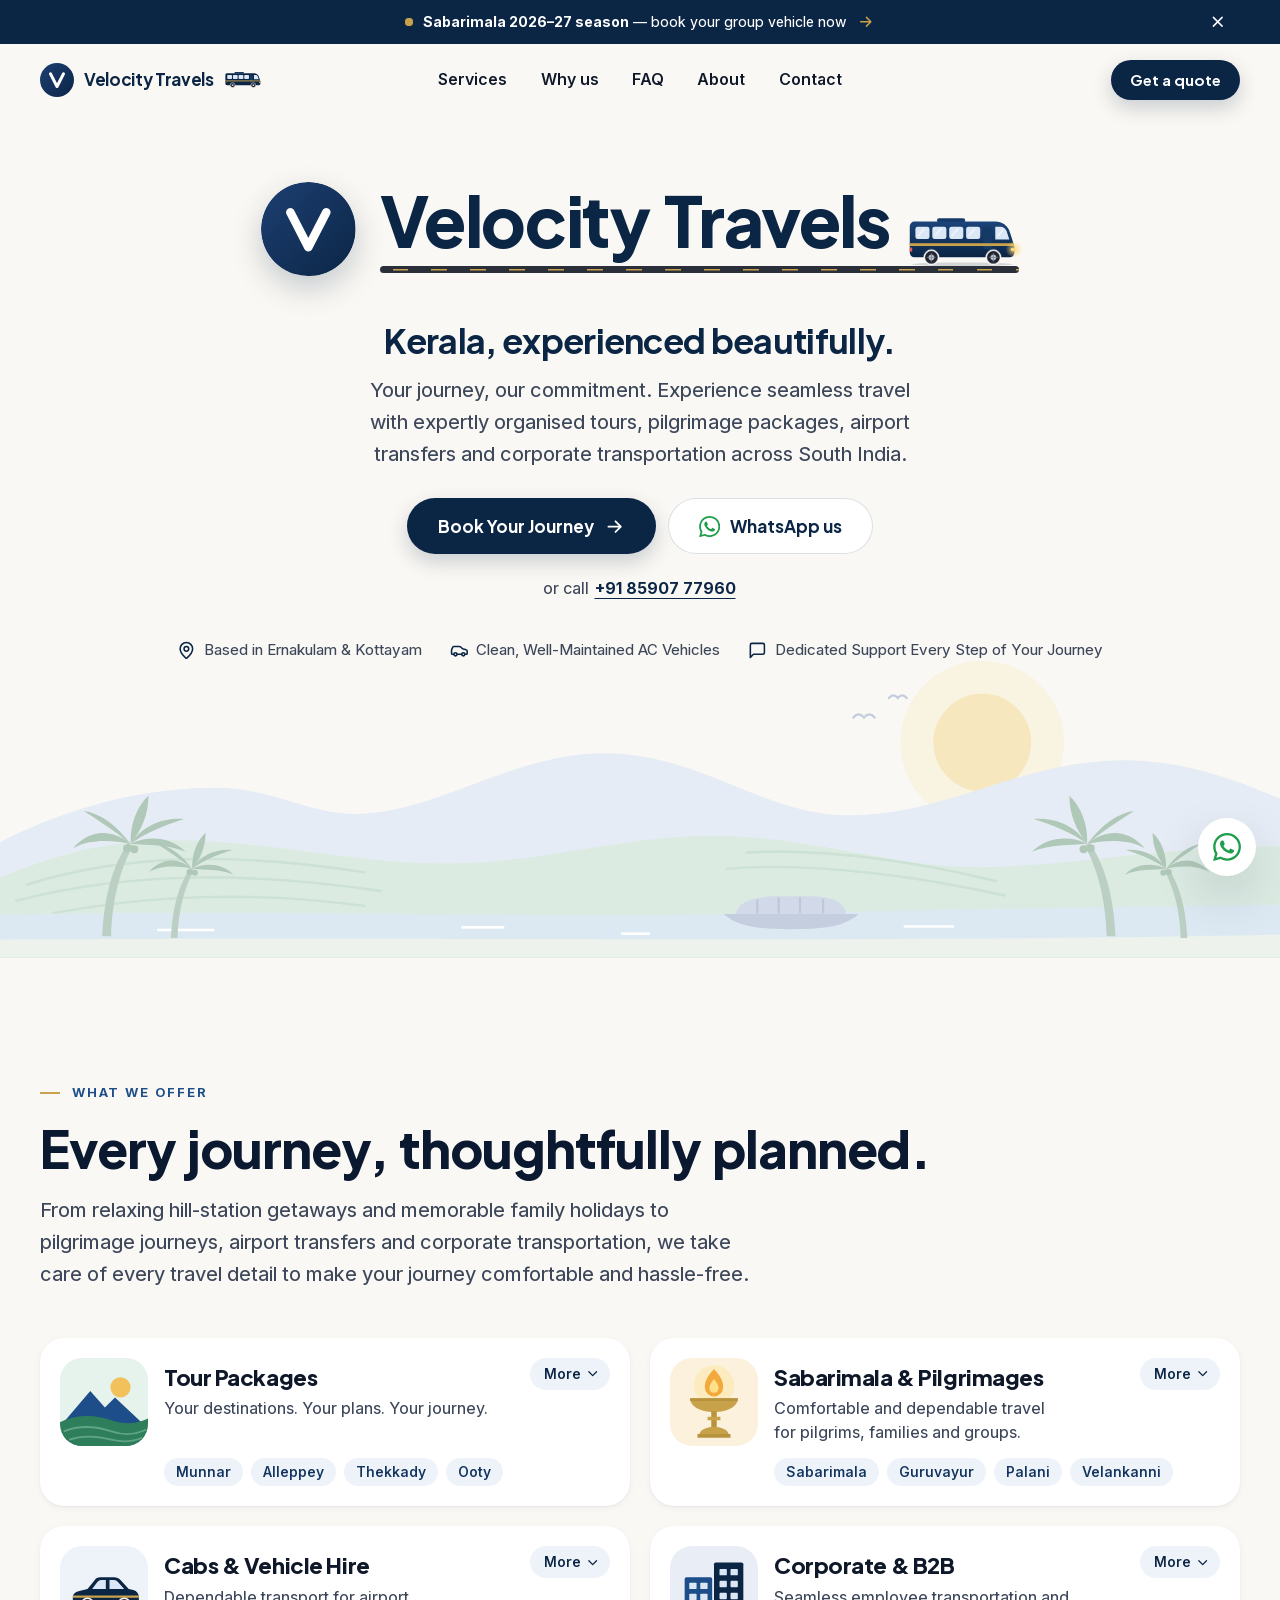
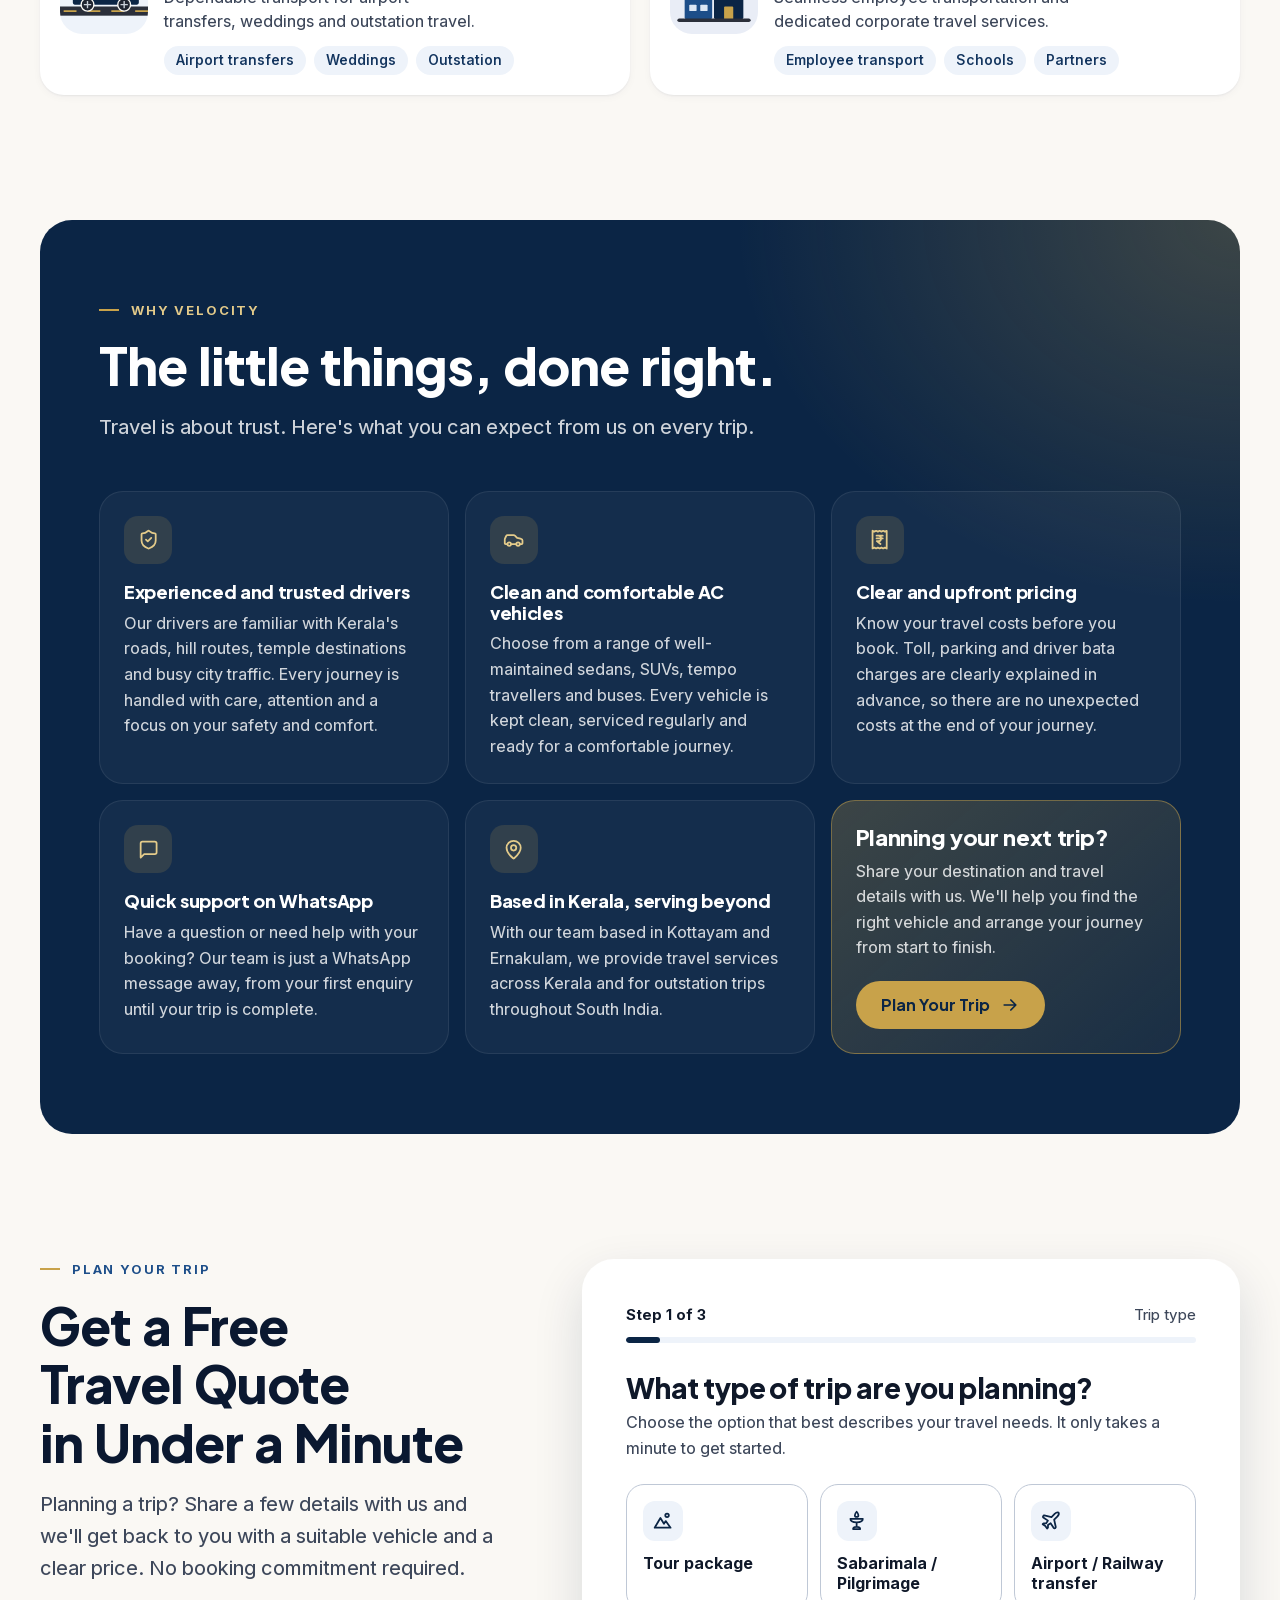
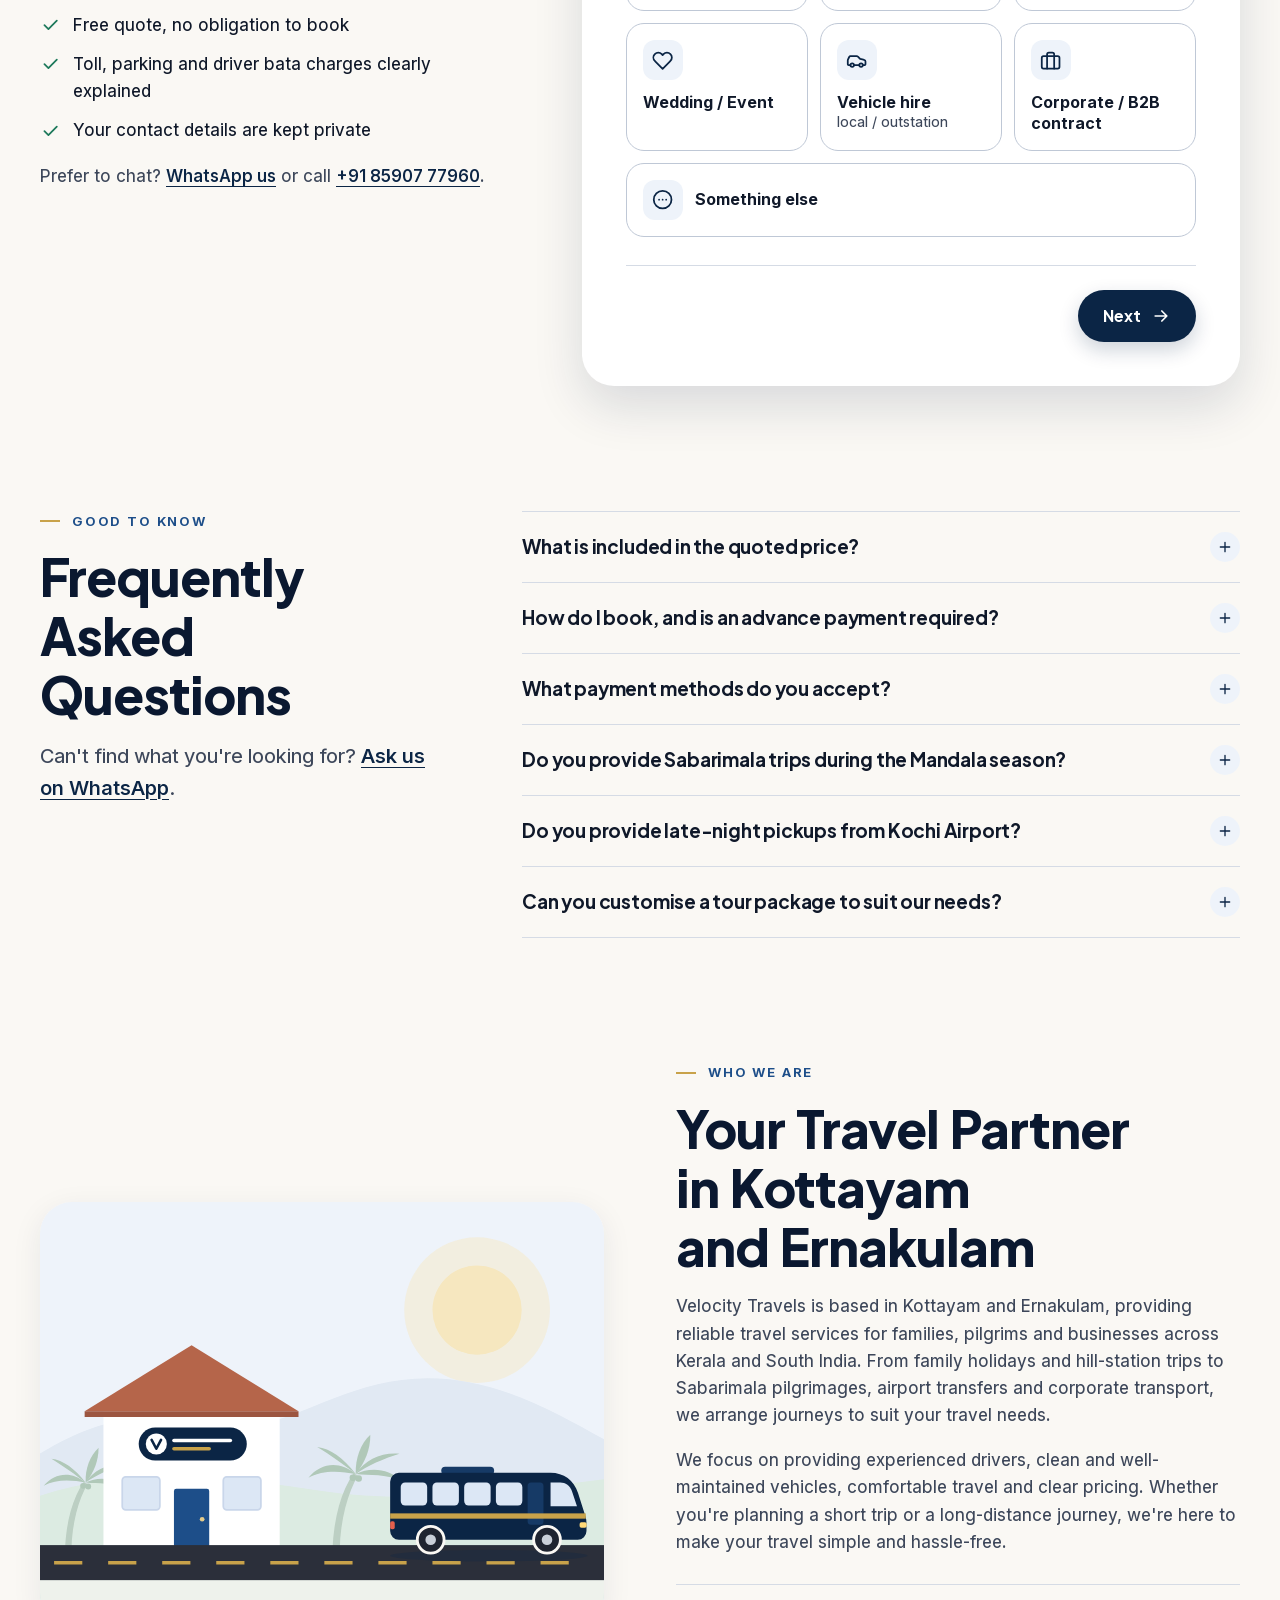
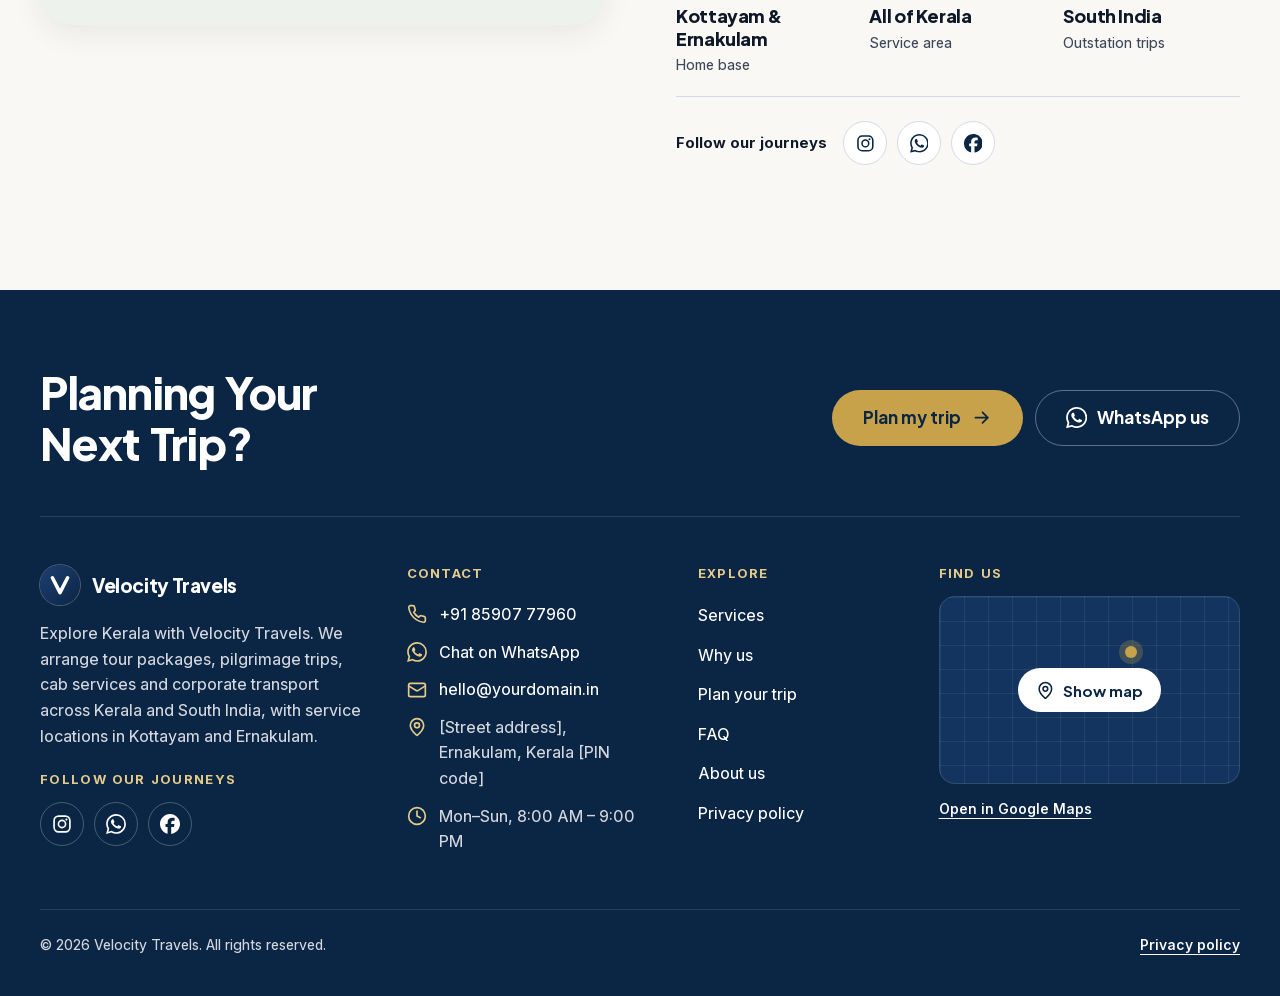
==== commit a97c0936: "content updates and phone number changes" ====
--- a/index.html
+++ b/index.html
@@ -28,7 +28,7 @@
 <link rel="manifest" href="site.webmanifest">
 <link rel="preload" href="assets/fonts/plus-jakarta-sans-var-latin.woff2" as="font" type="font/woff2" crossorigin>
 <link rel="preload" href="assets/fonts/inter-var-latin.woff2" as="font" type="font/woff2" crossorigin>
-<link rel="stylesheet" href="css/styles.css?v=20261124e">
+<link rel="stylesheet" href="css/styles.css?v=20261127b">
 <script type="application/ld+json">
 {
   "@context": "https://schema.org",
@@ -38,7 +38,7 @@
   "url": "https://www.yourdomain.in/",
   "image": "https://www.yourdomain.in/assets/img/og-image.png",
   "logo": "https://www.yourdomain.in/assets/img/icon-512.png",
-  "telephone": "+910000000000",
+  "telephone": "+918590777960",
   "email": "hello@yourdomain.in",
   "address": { "@type": "PostalAddress", "streetAddress": "[Street address]", "addressLocality": "Ernakulam", "addressRegion": "Kerala", "postalCode": "[PIN code]", "addressCountry": "IN" },
   "areaServed": ["Kottayam", "Ernakulam", "Kerala", "Tamil Nadu", "Karnataka"],
@@ -136,11 +136,11 @@
   </nav>
   <div class="container menu-foot">
     <div class="menu-cta">
-      <a class="btn btn-secondary" href="tel:+910000000000" data-track="menu_call"><svg class="i"><use href="#i-phone"/></svg>Call us</a>
-      <a class="btn btn-whatsapp" href="https://wa.me/910000000000?text=Hi%20Velocity%20Travels!%20I%27d%20like%20to%20plan%20a%20trip." target="_blank" rel="noopener" data-track="menu_whatsapp"><svg class="i-brand"><use href="#i-whatsapp"/></svg>WhatsApp us</a>
+      <a class="btn btn-secondary" href="tel:+918590777960" data-track="menu_call"><svg class="i"><use href="#i-phone"/></svg>Call us</a>
+      <a class="btn btn-whatsapp" href="https://wa.me/918590777960?text=Hi%20Velocity%20Travels!%20I%27d%20like%20to%20plan%20a%20trip." target="_blank" rel="noopener" data-track="menu_whatsapp"><svg class="i-brand"><use href="#i-whatsapp"/></svg>WhatsApp us</a>
     </div>
     <div class="follow"><span>Follow our journeys</span>
-      <div class="social"><a href="https://www.instagram.com/your-handle/" target="_blank" rel="noopener" aria-label="Instagram"><svg class="i-brand"><use href="#i-instagram"/></svg></a><a href="https://wa.me/910000000000?text=Hi%20Velocity%20Travels!" target="_blank" rel="noopener" aria-label="WhatsApp"><svg class="i-brand"><use href="#i-whatsapp"/></svg></a><a href="https://www.facebook.com/your-page" target="_blank" rel="noopener" aria-label="Facebook"><svg class="i-brand"><use href="#i-facebook"/></svg></a></div>
+      <div class="social"><a href="https://www.instagram.com/your-handle/" target="_blank" rel="noopener" aria-label="Instagram"><svg class="i-brand"><use href="#i-instagram"/></svg></a><a href="https://wa.me/918590777960?text=Hi%20Velocity%20Travels!" target="_blank" rel="noopener" aria-label="WhatsApp"><svg class="i-brand"><use href="#i-whatsapp"/></svg></a><a href="https://www.facebook.com/your-page" target="_blank" rel="noopener" aria-label="Facebook"><svg class="i-brand"><use href="#i-facebook"/></svg></a></div>
     </div>
   </div>
 </div>
@@ -173,15 +173,15 @@
         <span class="lockup-road"></span>
       </span>
     </h1>
-    <p class="hero-tag rise" style="--i:0">Kerala, beautifully travelled.</p>
-    <p class="lead hero-lead rise" style="--i:1">Tour packages, Sabarimala trips, airport transfers and corporate transport — from Kottayam and Ernakulam to anywhere in South India.</p>
+    <p class="hero-tag rise" style="--i:0">Kerala, experienced beautifully.</p>
+    <p class="lead hero-lead rise" style="--i:1">Your journey, our commitment. Experience seamless travel with expertly organised tours, pilgrimage packages, airport transfers and corporate transportation across South India.</p>
     <div class="hero-cta rise" style="--i:2">
-      <a class="btn btn-primary btn-lg" href="#plan" data-track="hero_plan">Plan my trip<svg class="i"><use href="#i-arrow"/></svg></a>
-      <a class="btn btn-whatsapp btn-lg" href="https://wa.me/910000000000?text=Hi%20Velocity%20Travels!%20I%27d%20like%20to%20plan%20a%20trip." target="_blank" rel="noopener" data-track="hero_whatsapp"><svg class="i-brand"><use href="#i-whatsapp"/></svg>WhatsApp us</a>
-    </div>
-    <p class="hero-call rise" style="--i:3">or call <a class="tlink" href="tel:+910000000000" data-track="hero_call">+91 00000 00000</a></p>
+      <a class="btn btn-primary btn-lg" href="#plan" data-track="hero_plan">Book Your Journey<svg class="i"><use href="#i-arrow"/></svg></a>
+      <a class="btn btn-whatsapp btn-lg" href="https://wa.me/918590777960?text=Hi%20Velocity%20Travels!%20I%27d%20like%20to%20plan%20a%20trip." target="_blank" rel="noopener" data-track="hero_whatsapp"><svg class="i-brand"><use href="#i-whatsapp"/></svg>WhatsApp us</a>
+    </div>
+    <p class="hero-call rise" style="--i:3">or call <a class="tlink" href="tel:+918590777960" data-track="hero_call">+91 85907 77960</a></p>
     <ul class="trust rise" style="--i:4">
-      <li><svg class="i"><use href="#i-pin"/></svg>Based in Kottayam &amp; Ernakulam</li><li><svg class="i"><use href="#i-map"/></svg>Kerala &amp; South India</li><li><svg class="i"><use href="#i-car"/></svg>Clean AC vehicles</li><li><svg class="i"><use href="#i-message"/></svg>Help throughout your trip</li>
+      <li><svg class="i"><use href="#i-pin"/></svg>Based in Ernakulam &amp; Kottayam</li><li><svg class="i"><use href="#i-car"/></svg>Clean, Well-Maintained AC Vehicles</li><li><svg class="i"><use href="#i-message"/></svg>Dedicated Support Every Step of Your Journey</li>
     </ul>
   </div>
   <svg class="scene" viewBox="0 0 1440 360" preserveAspectRatio="xMidYMax slice" aria-hidden="true">
@@ -201,47 +201,49 @@
 
 <section class="section" id="services">
   <div class="container">
-    <div class="head" data-reveal><p class="eyebrow">What we do</p><h2>Every journey,<br>handled with care.</h2><p class="lead">From hill-station holidays to daily office runs — tap a service to see more.</p></div>
+    <div class="head" data-reveal><p class="eyebrow">What we offer</p><h2>Every journey, thoughtfully planned.</h2><p class="lead">From relaxing hill-station getaways and memorable family holidays to pilgrimage journeys, airport transfers and corporate transportation, we take care of every travel detail to make your journey comfortable and hassle-free.</p></div>
     <div class="services">
 
       <article class="svc" data-reveal style="--i:0">
         <h3 class="svc-h"><button type="button" class="svc-row" aria-expanded="false" aria-controls="svc-tour">
           <svg class="art art-tour" viewBox="0 0 96 96" style="background:#E6F2EC" aria-hidden="true"><circle class="sun" cx="66" cy="32" r="11" fill="#F2C15B"/><path d="M4 70 33 36l16 18 11-11 32 30v23H4z" fill="#1D4E89"/><path class="wide" d="M-104 74c36-6 70-8 104-4 18-9 40-8 56-2 14 5 28 4 40-2 34-8 70-4 104 4v26h-304z" fill="#2E7D5B"/><path d="M0 70c18-9 40-8 56-2 14 5 28 4 40-2v30H0z" fill="#2E7D5B"/><g fill="none" stroke="#5FA585" stroke-width="2"><path d="M4 80c20-8 40-4 52 0s26 4 38-2M10 89c18-6 34-3 46 0s22 3 34-2"/></g></svg>
-          <span class="svc-text"><span class="svc-title">Tour Packages</span><span class="svc-sum">Kerala &amp; South India holidays, planned around you.</span></span>
+          <span class="svc-text"><span class="svc-title">Tour Packages</span><span class="svc-sum">Your destinations. Your plans. Your journey.</span></span>
           <span class="chip"><span class="chip-l">More</span><svg class="i"><use href="#i-chevron"/></svg></span>
         </button></h3>
         <ul class="tags"><li>Munnar</li><li>Alleppey</li><li>Thekkady</li><li>Ooty</li></ul>
-        <div class="svc-body" id="svc-tour"><div><div class="svc-in"><p>Discover the best of Kerala and South India — the misty tea hills of Munnar, Alleppey's backwaters, Thekkady's spice trails, and favourites like Ooty and Kodaikanal. Choose a ready-made package or let us plan one around your dates, budget and group size. We handle the route, timings and vehicle, so all you have to do is enjoy the journey.</p><a class="btn btn-primary" href="#plan" data-trip="tour" data-track="service_tour">Enquire about tour packages<svg class="i"><use href="#i-arrow"/></svg></a></div></div></div>
+        <div class="svc-body" id="svc-tour"><div><div class="svc-in"><p>Explore the best of Kerala and South India, from Munnar's misty hills and Alleppey's backwaters to Thekkady, Ooty and Kodaikanal.
+        Choose a ready-made package or customise your journey around your dates, budget and group size. We take care of the travel arrangements so you can simply enjoy the experience.</p><a class="btn btn-primary" href="#plan" data-trip="tour" data-track="service_tour">Enquire Now<svg class="i"><use href="#i-arrow"/></svg></a></div></div></div>
       </article>
 
       <article class="svc" data-reveal style="--i:1">
         <h3 class="svc-h"><button type="button" class="svc-row" aria-expanded="false" aria-controls="svc-pilgrimage">
           <svg class="art art-lamp" viewBox="0 0 96 96" style="background:#FBF1DC" aria-hidden="true"><circle class="halo" cx="48" cy="30" r="22" fill="#FFE08A" opacity=".35"/><g class="flame"><path d="M48 12c9 10 10 15 10 20a10 10 0 0 1-20 0c0-5 1-10 10-20z" fill="#F2A93B"/><path d="M48 23c4 5 5 8 5 10a5 5 0 0 1-10 0c0-2 1-5 5-10z" fill="#FFE08A"/></g><path d="M22 44h52c0 9-11 15-26 15s-26-6-26-15z" fill="#C8A24A"/><path d="M22 44h52v3H22z" fill="#B8933E"/><path d="M45 58h6v18h-6z" fill="#B8933E"/><path d="M41 64h14v4H41z" fill="#C8A24A"/><path d="M32 84c0-5 7-9 16-9s16 4 16 9z" fill="#C8A24A"/><path d="M30 83h36v4H30z" fill="#B8933E"/></svg>
-          <span class="svc-text"><span class="svc-title">Sabarimala &amp; Pilgrimages</span><span class="svc-sum">Comfortable, reliable travel for pilgrims and groups.</span></span>
+          <span class="svc-text"><span class="svc-title">Sabarimala &amp; Pilgrimages</span><span class="svc-sum">Comfortable and dependable travel for pilgrims, families and groups.</span></span>
           <span class="chip"><span class="chip-l">More</span><svg class="i"><use href="#i-chevron"/></svg></span>
         </button></h3>
         <ul class="tags"><li>Sabarimala</li><li>Guruvayur</li><li>Palani</li><li>Velankanni</li></ul>
-        <div class="svc-body" id="svc-pilgrimage"><div><div class="svc-in"><p>Travel to Sabarimala with drivers who know the season, the routes and what pilgrims need. We provide comfortable vehicles for individuals and large Ayyappa groups during Mandala–Makaravilakku and the monthly poojas. We also cover pilgrimage circuits such as Guruvayur, Chottanikkara, Palani, Madurai and Velankanni. Pickup is available from your home, the railway station or the airport.</p><a class="btn btn-primary" href="#plan" data-trip="pilgrimage" data-track="service_pilgrimage">Enquire about a pilgrimage<svg class="i"><use href="#i-arrow"/></svg></a></div></div></div>
+        <div class="svc-body" id="svc-pilgrimage"><div><div class="svc-in"><p>Travel to Sabarimala with experienced drivers who understand the routes, pilgrimage seasons and needs of devotees. We offer comfortable travel for individuals and Ayyappa groups during Mandala–Makaravilakku and monthly poojas.</p>
+        <p>We also arrange pilgrimage trips to Guruvayur, Chottanikkara, Palani, Madurai and Velankanni, with convenient pickups from your home, railway station or airport.</p><a class="btn btn-primary" href="#plan" data-trip="pilgrimage" data-track="service_pilgrimage">Enquire Now<svg class="i"><use href="#i-arrow"/></svg></a></div></div></div>
       </article>
 
       <article class="svc" data-reveal style="--i:2">
         <h3 class="svc-h"><button type="button" class="svc-row" aria-expanded="false" aria-controls="svc-vehicle">
           <svg class="art art-car" viewBox="0 0 96 96" style="background:#EEF3FA" aria-hidden="true"><rect x="-104" y="66" width="304" height="10" fill="#2B2F3A"/><path d="M-100 71h14M-74 71h14M-48 71h14M-22 71h14M4 71h14M30 71h14M56 71h14M82 71h14M108 71h14M134 71h14M160 71h14M186 71h14" stroke="#C8A24A" stroke-width="2"/><g class="lines" stroke="#9FB3CF" stroke-width="2" stroke-linecap="round"><path d="M2 46h9M0 53h8M3 60h7"/></g><g class="body"><path d="M14 56c0-4 3-6 7-7l9-2 8-10c1-2 3-3 6-3h15c3 0 5 1 7 3l9 10 5 1c4 1 6 4 6 8v6a2 2 0 0 1-2 2H16a2 2 0 0 1-2-2z" fill="#0B2545"/><path d="m35 47 6-8c1-1 2-2 4-2h5v10zM54 37h5c2 0 3 1 4 2l7 8H54z" fill="#DCE7F5"/><path d="M14 54h72v2.500H14z" fill="#C8A24A"/><g class="w"><circle cx="30" cy="64" r="7" fill="#1F2430" stroke="#FAF8F4" stroke-width="1.500"/><path d="M30 60v8M26 64h8" stroke="#C9CFD8" stroke-width="1.500"/></g><g class="w"><circle cx="70" cy="64" r="7" fill="#1F2430" stroke="#FAF8F4" stroke-width="1.500"/><path d="M70 60v8M66 64h8" stroke="#C9CFD8" stroke-width="1.500"/></g></g></svg>
-          <span class="svc-text"><span class="svc-title">Cabs &amp; Vehicle Hire</span><span class="svc-sum">Airport runs, weddings and outstation trips.</span></span>
+          <span class="svc-text"><span class="svc-title">Cabs &amp; Vehicle Hire</span><span class="svc-sum">Dependable transport for airport transfers, weddings and outstation travel.</span></span>
           <span class="chip"><span class="chip-l">More</span><svg class="i"><use href="#i-chevron"/></svg></span>
         </button></h3>
         <ul class="tags"><li>Airport transfers</li><li>Weddings</li><li>Outstation</li></ul>
-        <div class="svc-body" id="svc-vehicle"><div><div class="svc-in"><p>Reliable cabs, tempo travellers and buses for every journey — Kochi Airport and railway transfers, weddings and events, local trips and outstation travel. Tell us your route and group size, and we'll suggest the right vehicle.</p><a class="btn btn-primary" href="#plan" data-trip="vehicle" data-track="service_vehicle">Enquire about a vehicle<svg class="i"><use href="#i-arrow"/></svg></a></div></div></div>
+        <div class="svc-body" id="svc-vehicle"><div><div class="svc-in"><p>From airport and railway transfers to weddings, events, local and outstation trips, we offer reliable cabs, tempo travellers and buses for every travel need. Share your destination and group size, and we'll help you choose the right vehicle for a comfortable journey.</p><a class="btn btn-primary" href="#plan" data-trip="vehicle" data-track="service_vehicle">Enquire Now<svg class="i"><use href="#i-arrow"/></svg></a></div></div></div>
       </article>
 
       <article class="svc" data-reveal style="--i:3">
         <h3 class="svc-h"><button type="button" class="svc-row" aria-expanded="false" aria-controls="svc-corporate">
           <svg class="art art-corp" viewBox="0 0 96 96" style="background:#E9EDF6" aria-hidden="true"><rect x="16" y="34" width="30" height="46" rx="2" fill="#1D4E89"/><rect x="48" y="18" width="32" height="62" rx="2" fill="#0B2545"/><g class="win" fill="#DCE7F5"><rect x="21" y="40" width="8" height="7" rx="1"/><rect x="33" y="40" width="8" height="7" rx="1"/><rect x="21" y="52" width="8" height="7" rx="1"/><rect x="33" y="52" width="8" height="7" rx="1"/><rect x="21" y="64" width="8" height="7" rx="1"/><rect x="33" y="64" width="8" height="7" rx="1"/><rect x="54" y="25" width="8" height="7" rx="1"/><rect x="66" y="25" width="8" height="7" rx="1"/><rect x="54" y="38" width="8" height="7" rx="1"/><rect x="66" y="38" width="8" height="7" rx="1"/><rect x="54" y="51" width="8" height="7" rx="1"/><rect x="66" y="51" width="8" height="7" rx="1"/></g><rect x="59" y="66" width="10" height="14" rx="1" fill="#C8A24A"/><rect class="wide" x="-104" y="79" width="304" height="4" fill="#2B2F3A"/><rect x="8" y="79" width="80" height="4" rx="2" fill="#2B2F3A"/></svg>
-          <span class="svc-text"><span class="svc-title">Corporate &amp; B2B</span><span class="svc-sum">Daily transport and partnerships for businesses.</span></span>
+          <span class="svc-text"><span class="svc-title">Corporate &amp; B2B</span><span class="svc-sum">Seamless employee transportation and dedicated corporate travel services.</span></span>
           <span class="chip"><span class="chip-l">More</span><svg class="i"><use href="#i-chevron"/></svg></span>
         </button></h3>
         <ul class="tags"><li>Employee transport</li><li>Schools</li><li>Partners</li></ul>
-        <div class="svc-body" id="svc-corporate"><div><div class="svc-in"><p>Monthly contracts for employee and student transport, and partner rates for hotels, resorts and travel agents. Tell us your routes, timings and headcount, and we'll put together a plan that fits. GST invoices are available on request.</p><a class="btn btn-primary" href="#plan" data-trip="corporate" data-track="service_corporate">Enquire about corporate transport<svg class="i"><use href="#i-arrow"/></svg></a></div></div></div>
+        <div class="svc-body" id="svc-corporate"><div><div class="svc-in"><p>We offer monthly transport contracts for employees and students, along with exclusive partner rates for hotels, resorts and travel agencies. Share your routes, schedules and passenger requirements, and we'll create a transport plan tailored to your needs. GST invoices are available on request.</p><a class="btn btn-primary" href="#plan" data-trip="corporate" data-track="service_corporate">Enquire Now<svg class="i"><use href="#i-arrow"/></svg></a></div></div></div>
       </article>
     </div>
   </div>
@@ -251,25 +253,25 @@
   <div class="container"><div class="why">
     <div class="head on-dark" data-reveal><p class="eyebrow">Why Velocity</p><h2>The little things, done right.</h2><p class="lead">Travel is about trust. Here's what you can expect from us on every trip.</p></div>
     <ul class="why-grid">
-      <li data-reveal style="--i:0"><span class="ico"><svg class="i"><use href="#i-shield"/></svg></span><h3>Experienced, verified drivers</h3><p>Drivers who know Kerala's ghat roads, temple routes and city traffic — and look after your family like their own.</p></li>
-      <li data-reveal style="--i:1"><span class="ico"><svg class="i"><use href="#i-car"/></svg></span><h3>Clean, comfortable AC vehicles</h3><p>Well-maintained sedans, SUVs, tempo travellers and buses, checked before every trip.</p></li>
-      <li data-reveal style="--i:2"><span class="ico"><svg class="i"><use href="#i-receipt"/></svg></span><h3>Transparent pricing</h3><p>Toll, parking and driver bata explained upfront — no surprises at the end of your trip.</p></li>
-      <li data-reveal style="--i:3"><span class="ico"><svg class="i"><use href="#i-message"/></svg></span><h3>Quick replies on WhatsApp</h3><p>Talk to a real person — before you book and throughout your journey.</p></li>
-      <li data-reveal style="--i:4"><span class="ico"><svg class="i"><use href="#i-pin"/></svg></span><h3>A local Kerala team</h3><p>Based in Kottayam and Ernakulam, serving all of Kerala and trips across South India.</p></li>
-      <li class="why-cta" data-reveal style="--i:5"><h3>Ready when you are.</h3><p>Tell us where you're headed — we'll take care of the rest.</p><a class="btn btn-gold" href="#plan" data-track="why_plan">Plan my trip<svg class="i"><use href="#i-arrow"/></svg></a></li>
+      <li data-reveal style="--i:0"><span class="ico"><svg class="i"><use href="#i-shield"/></svg></span><h3>Experienced and trusted drivers</h3><p>Our drivers are familiar with Kerala's roads, hill routes, temple destinations and busy city traffic. Every journey is handled with care, attention and a focus on your safety and comfort.</p></li>
+      <li data-reveal style="--i:1"><span class="ico"><svg class="i"><use href="#i-car"/></svg></span><h3>Clean and comfortable AC vehicles</h3><p>Choose from a range of well-maintained sedans, SUVs, tempo travellers and buses. Every vehicle is kept clean, serviced regularly and ready for a comfortable journey.</p></li>
+      <li data-reveal style="--i:2"><span class="ico"><svg class="i"><use href="#i-receipt"/></svg></span><h3>Clear and upfront pricing</h3><p>Know your travel costs before you book. Toll, parking and driver bata charges are clearly explained in advance, so there are no unexpected costs at the end of your journey.</p></li>
+      <li data-reveal style="--i:3"><span class="ico"><svg class="i"><use href="#i-message"/></svg></span><h3>Quick support on WhatsApp</h3><p>Have a question or need help with your booking? Our team is just a WhatsApp message away, from your first enquiry until your trip is complete.</p></li>
+      <li data-reveal style="--i:4"><span class="ico"><svg class="i"><use href="#i-pin"/></svg></span><h3>Based in Kerala, serving beyond</h3><p>With our team based in Kottayam and Ernakulam, we provide travel services across Kerala and for outstation trips throughout South India.</p></li>
+      <li class="why-cta" data-reveal style="--i:5"><h3>Planning your next trip?</h3><p>Share your destination and travel details with us. We'll help you find the right vehicle and arrange your journey from start to finish.</p><a class="btn btn-gold" href="#plan" data-track="why_plan">Plan Your Trip<svg class="i"><use href="#i-arrow"/></svg></a></li>
     </ul>
   </div></div>
 </section>
 
 <section class="section" id="enquire">
   <div class="container enquire">
-    <div class="enq-intro head" data-reveal><p class="eyebrow">Plan your trip</p><h2>Get a free quote<br>in under a minute.</h2><p class="lead">Tell us a little about your trip. We'll reply with a clear, honest quote — no obligation.</p></div>
+    <div class="enq-intro head" data-reveal><p class="eyebrow">Plan your trip</p><h2>Get a Free Travel Quote<br/> in Under a Minute</h2><p class="lead">Planning a trip? Share a few details with us and we'll get back to you with a suitable vehicle and a clear price. No booking commitment required.</p></div>
     <aside class="enq-aside" data-reveal>
-      <ul><li><svg class="i"><use href="#i-check"/></svg>Free quote, no obligation</li><li><svg class="i"><use href="#i-check"/></svg>Toll, parking and driver bata explained upfront</li><li><svg class="i"><use href="#i-check"/></svg>Your details stay private</li></ul>
-      <p>Prefer to chat? <a class="tlink" href="https://wa.me/910000000000?text=Hi%20Velocity%20Travels!%20I%27d%20like%20a%20quote." target="_blank" rel="noopener" data-track="enquire_whatsapp">WhatsApp us</a> or call <a class="tlink" href="tel:+910000000000" data-track="enquire_call">+91 00000 00000</a>.</p>
+      <ul><li><svg class="i"><use href="#i-check"/></svg>Free quote, no obligation to book</li><li><svg class="i"><use href="#i-check"/></svg>Toll, parking and driver bata charges clearly explained</li><li><svg class="i"><use href="#i-check"/></svg>Your contact details are kept private</li></ul>
+      <p>Prefer to chat? <a class="tlink" href="https://wa.me/918590777960?text=Hi%20Velocity%20Travels!%20I'm%27planning%20a%20trip%20and%20would%20you%20like%20to%20get%20a%20quote." target="_blank" rel="noopener" data-track="enquire_whatsapp">WhatsApp us</a> or call <a class="tlink" href="tel:+919544110341" data-track="enquire_call">+91 85907 77960</a>.</p>
     </aside>
     <div class="card" id="plan" data-reveal>
-      <noscript><p>The quote form needs JavaScript. Please <a class="tlink" href="https://wa.me/910000000000">message us on WhatsApp</a> or call +91 00000 00000.</p></noscript>
+      <noscript><p>The quote form needs JavaScript. Please <a class="tlink" href="https://wa.me/918590777960">message us on WhatsApp</a> or call +91 85907 77960.</p></noscript>
       <p class="sr" id="live" role="status" aria-live="polite"></p>
       <div class="welcome" id="welcome" hidden><span><svg class="i"><use href="#i-check"/></svg>Welcome back — we saved your trip details.</span><button type="button" class="linkbtn" id="start-over">Start over</button></div>
       <div class="progress" id="progress"><div class="progress-l"><span id="step-n">Step 1 of 3</span><span id="step-l">Trip type</span></div><div class="bar" role="progressbar" aria-label="Form progress" aria-valuemin="0" aria-valuemax="100" aria-valuenow="6"><span></span></div></div>
@@ -277,8 +279,8 @@
         <div class="summary" id="summary" role="alert" tabindex="-1" hidden></div>
 
         <fieldset class="step" data-step="1">
-          <legend tabindex="-1">What are you planning?</legend>
-          <p class="hint">Tap one to continue — it takes less than a minute.</p>
+          <legend tabindex="-1">What type of trip are you planning?</legend>
+          <p class="hint">Choose the option that best describes your travel needs. It only takes a minute to get started.</p>
           <div class="field" data-field="trip">
             <div class="tiles" role="radiogroup" aria-label="Trip type">
               <label class="tile"><input type="radio" name="trip" value="tour"><span class="tile-i"><svg class="i"><use href="#i-mountain"/></svg></span><span class="tile-l">Tour package</span><span class="tile-c"><svg class="i"><use href="#i-check"/></svg></span></label>
@@ -294,8 +296,8 @@
         </fieldset>
 
         <fieldset class="step" data-step="2" hidden>
-          <legend tabindex="-1">Tell us about the trip</legend>
-          <p class="hint">Everything here is optional — share what you know and we'll help with the rest.</p>
+          <legend tabindex="-1">A few details about your trip</legend>
+          <p class="hint">Share your travel plans with us. Fill in whatever details you have, and our team will help you with the rest.</p>
           <div class="step-body">
           <div class="picked"><span class="picked-c"><svg class="i"><use href="#i-check"/></svg></span><strong id="picked"></strong><button type="button" class="linkbtn" id="change">Change</button></div>
 
@@ -347,7 +349,7 @@
           <p class="consent">We'll only use your details to reply to this enquiry. <a class="tlink" href="privacy.html">Privacy policy</a></p>
         </fieldset>
 
-        <div class="fail" id="fail" role="alert" hidden><p><strong>Sorry — we couldn't send your request.</strong> Your details are saved. Please try again, or send them to us directly.</p><div class="fail-b"><a class="btn btn-secondary btn-sm" id="fail-mail" href="mailto:hello@yourdomain.in" data-track="form_fail_email"><svg class="i"><use href="#i-mail"/></svg>Email them</a><a class="btn btn-whatsapp btn-sm" id="fail-wa" target="_blank" rel="noopener" href="https://wa.me/910000000000" data-track="form_fail_whatsapp"><svg class="i-brand"><use href="#i-whatsapp"/></svg>Send on WhatsApp</a></div></div>
+        <div class="fail" id="fail" role="alert" hidden><p><strong>Sorry — we couldn't send your request.</strong> Your details are saved. Please try again, or send them to us directly.</p><div class="fail-b"><a class="btn btn-secondary btn-sm" id="fail-mail" href="mailto:hello@yourdomain.in" data-track="form_fail_email"><svg class="i"><use href="#i-mail"/></svg>Email them</a><a class="btn btn-whatsapp btn-sm" id="fail-wa" target="_blank" rel="noopener" href="https://wa.me/918590777960" data-track="form_fail_whatsapp"><svg class="i-brand"><use href="#i-whatsapp"/></svg>Send on WhatsApp</a></div></div>
         <div class="navrow">
           <button type="button" class="btn btn-ghost" id="back" hidden><svg class="i"><use href="#i-back"/></svg>Back</button>
           <button type="button" class="btn btn-primary" id="next">Next<svg class="i"><use href="#i-arrow"/></svg></button>
@@ -361,16 +363,14 @@
 
 <section class="section" id="faq">
   <div class="container faq">
-    <div class="head faq-head" data-reveal><p class="eyebrow">Good to know</p><h2>Questions, answered.</h2><p class="lead">Can't find what you're looking for? <a class="tlink" href="https://wa.me/910000000000?text=Hi%20Velocity%20Travels!%20I%20have%20a%20question." target="_blank" rel="noopener" data-track="faq_whatsapp">Ask us on WhatsApp</a>.</p></div>
+    <div class="head faq-head" data-reveal><p class="eyebrow">Good to know</p><h2>Frequently Asked Questions</h2><p class="lead">Can't find what you're looking for? <a class="tlink" href="https://wa.me/918590777960?text=Hi%20Velocity%20Travels!%20I%20have%20a%20question." target="_blank" rel="noopener" data-track="faq_whatsapp">Ask us on WhatsApp</a>.</p></div>
     <div class="faq-list" data-reveal>
-      <details name="faq"><summary>What's included in the price?<span class="pm"><svg class="i"><use href="#i-plus"/></svg></span></summary><p>Your quote lists exactly what's included — usually the vehicle, fuel and driver. Toll, parking, interstate permit fees, driver bata (daily allowance) and any night charges are explained upfront, so there are no surprises.</p></details>
-      <details name="faq"><summary>How do I book, and how much advance is needed?<span class="pm"><svg class="i"><use href="#i-plus"/></svg></span></summary><p>Send us an enquiry or message us on WhatsApp. We'll reply with your quote, including any advance needed to confirm the booking.</p></details>
-      <details name="faq"><summary>How can I pay?<span class="pm"><svg class="i"><use href="#i-plus"/></svg></span></summary><p>We'll share the payment options along with your quote. If you have a preference, just let us know.</p></details>
-      <details name="faq"><summary>Do you run Sabarimala trips during the Mandala season?<span class="pm"><svg class="i"><use href="#i-plus"/></svg></span></summary><p>Yes. We arrange vehicles for individuals and large Ayyappa groups during Mandala–Makaravilakku and the monthly poojas. Share your dates and group size early, and tell us whether your Virtual-Q is booked.</p></details>
-      <details name="faq"><summary>Can you pick us up from Kochi Airport at night?<span class="pm"><svg class="i"><use href="#i-plus"/></svg></span></summary><p>Send us your flight number and arrival time, and we'll confirm availability. Any night charges are included in your quote.</p></details>
-      <details name="faq"><summary>Can you customise a tour package?<span class="pm"><svg class="i"><use href="#i-plus"/></svg></span></summary><p>Absolutely. Tell us your dates, group size, budget and the places you'd like to see, and we'll plan the route and vehicle around you.</p></details>
-      <details name="faq"><summary>Which languages do your drivers speak?<span class="pm"><svg class="i"><use href="#i-plus"/></svg></span></summary><p>Malayalam and English, and many of our drivers also speak Tamil or Hindi. Let us know your preference when you enquire.</p></details>
-      <details name="faq"><summary>Do you work with companies and travel agents?<span class="pm"><svg class="i"><use href="#i-plus"/></svg></span></summary><p>Yes. We offer monthly contracts for employee and student transport, and partner rates for hotels, resorts and travel agents. GST invoices are available on request.</p></details>
+      <details name="faq"><summary>What is included in the quoted price?<span class="pm"><svg class="i"><use href="#i-plus"/></svg></span></summary><p>Your quote clearly mentions what is covered, including the vehicle, fuel and driver charges. Additional costs such as toll, parking, interstate permits, driver bata and night charges (if applicable) will be explained before you confirm your booking. No hidden charges.</p></details>
+      <details name="faq"><summary>How do I book, and is an advance payment required?<span class="pm"><svg class="i"><use href="#i-plus"/></svg></span></summary><p>You can book by submitting an enquiry through our website or contacting us directly on WhatsApp. Once we receive your trip details, we'll share the fare and booking terms, including the advance amount required to confirm your vehicle.</p></details>
+      <details name="faq"><summary>What payment methods do you accept?<span class="pm"><svg class="i"><use href="#i-plus"/></svg></span></summary><p>We'll share the available payment options when we send your quote. If you prefer a particular payment method, let us know and we'll do our best to accommodate it.</p></details>
+      <details name="faq"><summary>Do you provide Sabarimala trips during the Mandala season?<span class="pm"><svg class="i"><use href="#i-plus"/></svg></span></summary><p>Yes. We arrange Sabarimala trips during the Mandala–Makaravilakku season and monthly pooja days for individuals, families and Ayyappa groups. Share your travel dates, pickup location and group size with us. If you have already booked your Virtual-Q slot, please let us know so we can plan your journey accordingly. Advance booking is recommended during the pilgrimage season.</p></details>
+      <details name="faq"><summary>Do you provide late-night pickups from Kochi Airport?<span class="pm"><svg class="i"><use href="#i-plus"/></svg></span></summary><p>Yes, we can arrange airport pickups at night, subject to vehicle availability. Share your flight number, arrival time and destination with us. We'll check availability and confirm the fare, including any applicable night charges, before booking.</p></details>
+      <details name="faq"><summary>Can you customise a tour package to suit our needs?<span class="pm"><svg class="i"><use href="#i-plus"/></svg></span></summary><p>Yes. We can plan a trip based on your travel dates, group size, budget and preferred destinations. Whether it's a family holiday, pilgrimage or sightseeing tour, we'll help you choose the right vehicle and plan an itinerary that suits your requirements.</p></details>
     </div>
   </div>
 </section>
@@ -388,11 +388,11 @@
       <ellipse cx="382" cy="301" rx="84" ry="5" fill="#0B2545" opacity=".25"/><use href="#bus" x="292" y="220" width="180" height="81"/>
     </svg>
     <div class="about-text" data-reveal>
-      <div class="head"><p class="eyebrow">Who we are</p><h2>Your local travel partner in Kottayam and Ernakulam.</h2></div>
-      <p>Velocity Travels is a travel company based in Kottayam and Ernakulam, helping families, pilgrims and businesses travel across Kerala and South India. From hill-station holidays in Munnar to Sabarimala pilgrimages and daily employee transport, we take care of the planning so you can enjoy the journey.</p>
-      <p>Experienced drivers, well-maintained vehicles and honest pricing are at the heart of everything we do. Wherever you're headed, we'll get you there safely and comfortably.</p>
+      <div class="head"><p class="eyebrow">Who we are</p><h2>Your Travel Partner in Kottayam and Ernakulam</h2></div>
+      <p>Velocity Travels is based in Kottayam and Ernakulam, providing reliable travel services for families, pilgrims and businesses across Kerala and South India. From family holidays and hill-station trips to Sabarimala pilgrimages, airport transfers and corporate transport, we arrange journeys to suit your travel needs.</p>
+      <p>We focus on providing experienced drivers, clean and well-maintained vehicles, comfortable travel and clear pricing. Whether you're planning a short trip or a long-distance journey, we're here to make your travel simple and hassle-free.</p>
       <dl class="facts"><div><dt>Home base</dt><dd>Kottayam &amp; Ernakulam</dd></div><div><dt>Service area</dt><dd>All of Kerala</dd></div><div><dt>Outstation trips</dt><dd>South India</dd></div></dl>
-      <div class="follow"><span>Follow our journeys</span><div class="social"><a href="https://www.instagram.com/your-handle/" target="_blank" rel="noopener" aria-label="Instagram" data-track="about_instagram"><svg class="i-brand"><use href="#i-instagram"/></svg></a><a href="https://wa.me/910000000000?text=Hi%20Velocity%20Travels!" target="_blank" rel="noopener" aria-label="WhatsApp" data-track="about_whatsapp"><svg class="i-brand"><use href="#i-whatsapp"/></svg></a><a href="https://www.facebook.com/your-page" target="_blank" rel="noopener" aria-label="Facebook" data-track="about_facebook"><svg class="i-brand"><use href="#i-facebook"/></svg></a></div></div>
+      <div class="follow"><span>Follow our journeys</span><div class="social"><a href="https://www.instagram.com/your-handle/" target="_blank" rel="noopener" aria-label="Instagram" data-track="about_instagram"><svg class="i-brand"><use href="#i-instagram"/></svg></a><a href="https://wa.me/918590777960?text=Hi%20Velocity%20Travels!" target="_blank" rel="noopener" aria-label="WhatsApp" data-track="about_whatsapp"><svg class="i-brand"><use href="#i-whatsapp"/></svg></a><a href="https://www.facebook.com/your-page" target="_blank" rel="noopener" aria-label="Facebook" data-track="about_facebook"><svg class="i-brand"><use href="#i-facebook"/></svg></a></div></div>
     </div>
   </div>
 </section>
@@ -400,10 +400,10 @@
 
 <footer class="footer" id="contact">
   <div class="container">
-    <div class="foot-cta"><h2>Ready for your next journey?</h2><div class="foot-btns"><a class="btn btn-gold btn-lg" href="#plan" data-track="footer_plan">Plan my trip<svg class="i"><use href="#i-arrow"/></svg></a><a class="btn btn-outline-light btn-lg" href="https://wa.me/910000000000?text=Hi%20Velocity%20Travels!%20I%27d%20like%20to%20plan%20a%20trip." target="_blank" rel="noopener" data-track="footer_whatsapp"><svg class="i-brand"><use href="#i-whatsapp"/></svg>WhatsApp us</a></div></div>
+    <div class="foot-cta"><h2>Planning Your Next Trip?</h2><div class="foot-btns"><a class="btn btn-gold btn-lg" href="#plan" data-track="footer_plan">Plan my trip<svg class="i"><use href="#i-arrow"/></svg></a><a class="btn btn-outline-light btn-lg" href="https://wa.me/918590777960?text=Hi%20Velocity%20Travels!%20I%27d%20like%20to%20plan%20a%20trip." target="_blank" rel="noopener" data-track="footer_whatsapp"><svg class="i-brand"><use href="#i-whatsapp"/></svg>WhatsApp us</a></div></div>
     <div class="foot-grid">
-      <div class="foot-brand"><p class="foot-logo"><svg aria-hidden="true"><use href="#logo"/></svg>Velocity Travels</p><p>Kerala, beautifully travelled. Tour packages, pilgrimages, cabs and corporate transport from Kottayam and Ernakulam.</p><h3>Follow our journeys</h3><div class="social social-light"><a href="https://www.instagram.com/your-handle/" target="_blank" rel="noopener" aria-label="Instagram" data-track="footer_instagram"><svg class="i-brand"><use href="#i-instagram"/></svg></a><a href="https://wa.me/910000000000?text=Hi%20Velocity%20Travels!" target="_blank" rel="noopener" aria-label="WhatsApp" data-track="footer_wa_icon"><svg class="i-brand"><use href="#i-whatsapp"/></svg></a><a href="https://www.facebook.com/your-page" target="_blank" rel="noopener" aria-label="Facebook" data-track="footer_facebook"><svg class="i-brand"><use href="#i-facebook"/></svg></a></div></div>
-      <div><h3>Contact</h3><ul class="foot-contact"><li><svg class="i"><use href="#i-phone"/></svg><a href="tel:+910000000000" data-track="footer_call">+91 00000 00000</a></li><li><svg class="i-brand"><use href="#i-whatsapp"/></svg><a href="https://wa.me/910000000000?text=Hi%20Velocity%20Travels!" target="_blank" rel="noopener" data-track="footer_chat">Chat on WhatsApp</a></li><li><svg class="i"><use href="#i-mail"/></svg><a href="mailto:hello@yourdomain.in" data-track="footer_email">hello@yourdomain.in</a></li><li><svg class="i"><use href="#i-pin"/></svg><span>[Street address],<br>Ernakulam, Kerala [PIN code]</span></li><li><svg class="i"><use href="#i-clock"/></svg><span>Mon–Sun, 8:00 AM – 9:00 PM</span></li></ul></div>
+      <div class="foot-brand"><p class="foot-logo"><svg aria-hidden="true"><use href="#logo"/></svg>Velocity Travels</p><p>Explore Kerala with Velocity Travels. We arrange tour packages, pilgrimage trips, cab services and corporate transport across Kerala and South India, with service locations in Kottayam and Ernakulam.</p><h3>Follow our journeys</h3><div class="social social-light"><a href="https://www.instagram.com/your-handle/" target="_blank" rel="noopener" aria-label="Instagram" data-track="footer_instagram"><svg class="i-brand"><use href="#i-instagram"/></svg></a><a href="https://wa.me/918590777960?text=Hi%20Velocity%20Travels!" target="_blank" rel="noopener" aria-label="WhatsApp" data-track="footer_wa_icon"><svg class="i-brand"><use href="#i-whatsapp"/></svg></a><a href="https://www.facebook.com/your-page" target="_blank" rel="noopener" aria-label="Facebook" data-track="footer_facebook"><svg class="i-brand"><use href="#i-facebook"/></svg></a></div></div>
+      <div><h3>Contact</h3><ul class="foot-contact"><li><svg class="i"><use href="#i-phone"/></svg><a href="tel:+918590777960" data-track="footer_call">+91 85907 77960</a></li><li><svg class="i-brand"><use href="#i-whatsapp"/></svg><a href="https://wa.me/918590777960?text=Hi%20Velocity%20Travels!" target="_blank" rel="noopener" data-track="footer_chat">Chat on WhatsApp</a></li><li><svg class="i"><use href="#i-mail"/></svg><a href="mailto:hello@yourdomain.in" data-track="footer_email">hello@yourdomain.in</a></li><li><svg class="i"><use href="#i-pin"/></svg><span>[Street address],<br>Ernakulam, Kerala [PIN code]</span></li><li><svg class="i"><use href="#i-clock"/></svg><span>Mon–Sun, 8:00 AM – 9:00 PM</span></li></ul></div>
       <div><h3>Explore</h3><ul class="foot-links"><li><a href="#services">Services</a></li><li><a href="#why-us">Why us</a></li><li><a href="#plan">Plan your trip</a></li><li><a href="#faq">FAQ</a></li><li><a href="#about">About us</a></li><li><a href="privacy.html">Privacy policy</a></li></ul></div>
       <div><h3>Find us</h3><div class="map" id="map"><span class="map-dot" aria-hidden="true"></span><button type="button" id="show-map"><svg class="i"><use href="#i-pin"/></svg>Show map</button></div><a class="tlink tlink-light" href="https://www.google.com/maps?q=Ernakulam%2C%20Kerala" target="_blank" rel="noopener" data-track="footer_maps">Open in Google Maps</a></div>
     </div>
@@ -412,12 +412,12 @@
 </footer>
 
 <div class="actionbar" id="actionbar">
-  <a href="tel:+910000000000" data-track="bar_call"><svg class="i"><use href="#i-phone"/></svg>Call</a>
-  <a class="ab-wa" href="https://wa.me/910000000000?text=Hi%20Velocity%20Travels!%20I%27d%20like%20to%20plan%20a%20trip." target="_blank" rel="noopener" data-track="bar_whatsapp"><svg class="i-brand"><use href="#i-whatsapp"/></svg>WhatsApp</a>
+  <a href="tel:+918590777960" data-track="bar_call"><svg class="i"><use href="#i-phone"/></svg>Call</a>
+  <a class="ab-wa" href="https://wa.me/918590777960?text=Hi%20Velocity%20Travels!%20I%27d%20like%20to%20plan%20a%20trip." target="_blank" rel="noopener" data-track="bar_whatsapp"><svg class="i-brand"><use href="#i-whatsapp"/></svg>WhatsApp</a>
   <a class="ab-q" href="#plan" data-track="bar_quote">Get quote</a>
 </div>
-<a class="fab" href="https://wa.me/910000000000?text=Hi%20Velocity%20Travels!%20I%27d%20like%20to%20plan%20a%20trip." target="_blank" rel="noopener" aria-label="Chat on WhatsApp" data-track="fab_whatsapp"><svg class="i-brand"><use href="#i-whatsapp"/></svg><span aria-hidden="true">Chat on WhatsApp</span></a>
-
-<script src="js/app.js?v=20261124e" defer></script>
+<a class="fab" href="https://wa.me/918590777960?text=Hi%20Velocity%20Travels!%20I%27d%20like%20to%20plan%20a%20trip." target="_blank" rel="noopener" aria-label="Chat on WhatsApp" data-track="fab_whatsapp"><svg class="i-brand"><use href="#i-whatsapp"/></svg><span aria-hidden="true">Chat on WhatsApp</span></a>
+
+<script src="js/app.js?v=20261127b" defer></script>
 </body>
 </html>
--- a/css/styles.css
+++ b/css/styles.css
@@ -456,7 +456,11 @@
   *,*::before,*::after{animation:none!important;transition:none!important}
   .js [data-reveal]:not(.in){opacity:1;transform:none}
   .svc:hover,.fab:hover{transform:none}
+  /* sending still needs a sign of life: a slow road and a gentle fade, no bouncing */
+  .sending .submit-bus::after{animation:dash .8s linear infinite!important}
+  .sending .submit-bus svg{animation:breathe 1.2s ease-in-out infinite!important}
 }
+@keyframes breathe{50%{opacity:.55}}
 
 .more-toggle,.wide{display:none}
 
